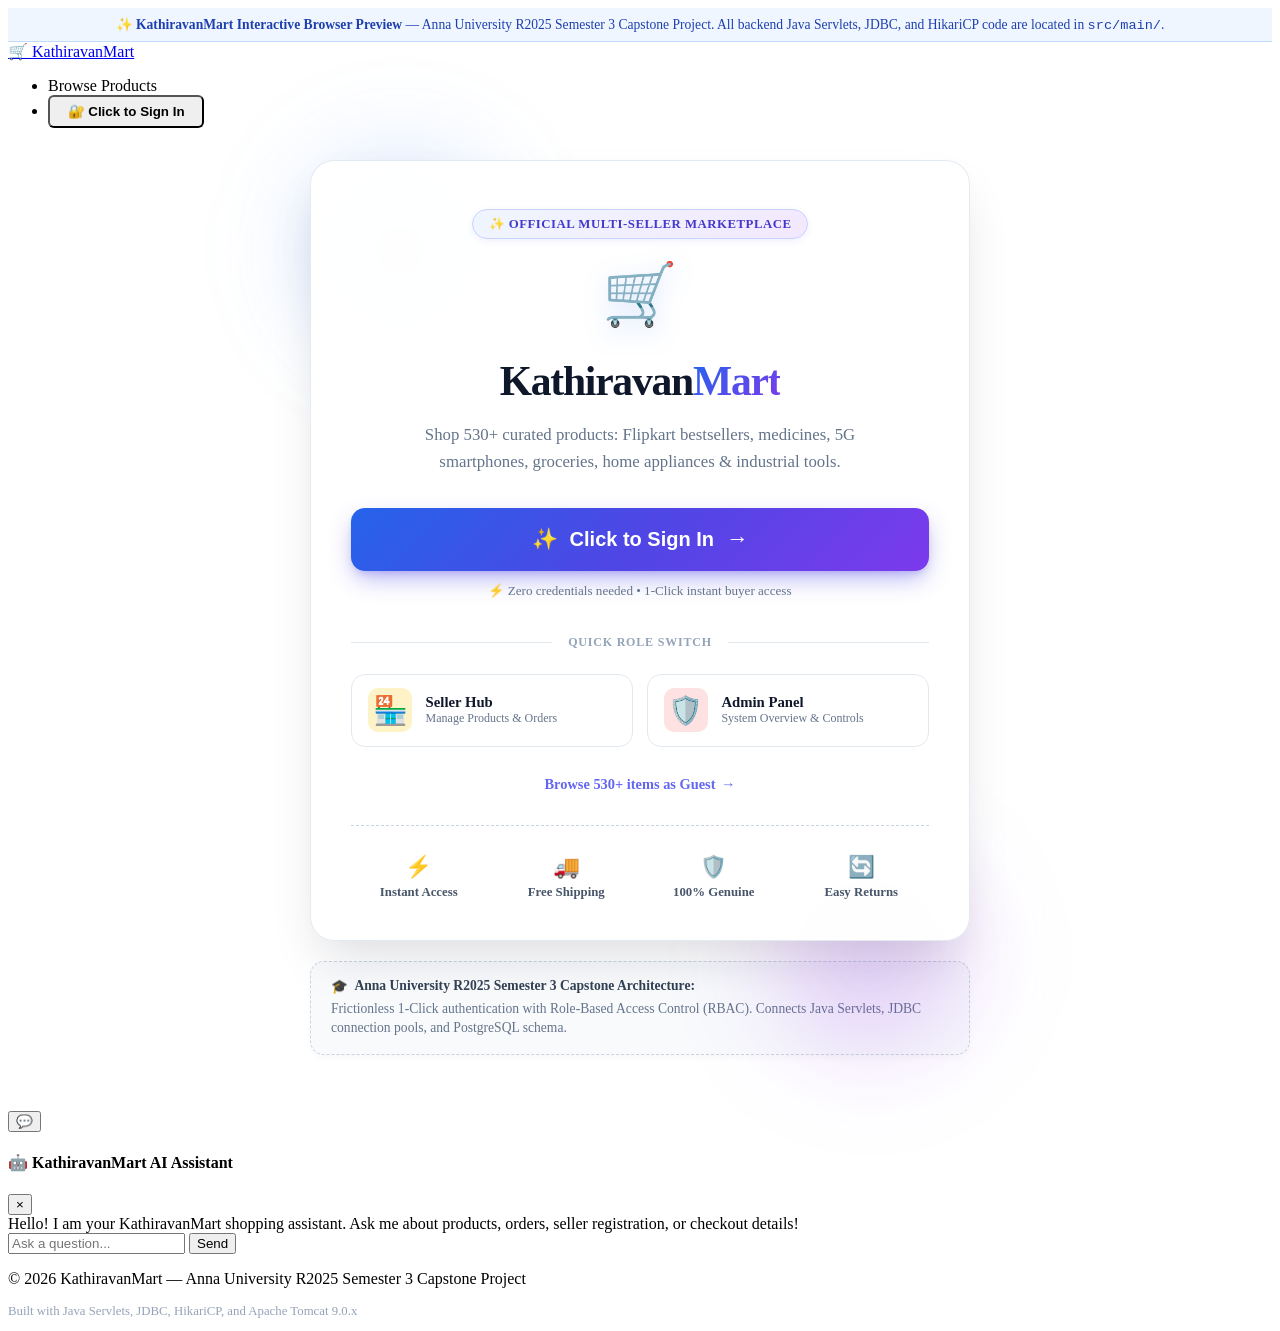
==== src/main/webapp/index.html @ b0058762 "Initial commit of KathiravanMart" ====
﻿<!DOCTYPE html>
<html lang="en">
<head>
    <meta charset="UTF-8">
    <meta name="viewport" content="width=device-width, initial-scale=1.0">
    <title>KathiravanMart — Multi-Seller E-Commerce Marketplace</title>
    <link rel="stylesheet" href="src/main/webapp/css/style.css">
    <style>
        .view-section { display: none; }
        .view-section.active { display: block; }
        .nav-links a { cursor: pointer; }
        .role-selector {
            background: #f1f5f9;
            border: 1px solid #cbd5e1;
            padding: 0.35rem 0.75rem;
            border-radius: 6px;
            font-size: 0.85rem;
            font-weight: 600;
        }
        .banner-notice {
            background: #eff6ff;
            border-bottom: 1px solid #bfdbfe;
            color: #1e40af;
            font-size: 0.85rem;
            padding: 0.5rem 1rem;
            text-align: center;
        }

        /* Luxury & Attractive Login Page Styling */
        .login-wrap {
            position: relative;
            max-width: 660px;
            margin: 2rem auto 3.5rem auto;
        }
        .login-glow-bg-1 {
            position: absolute;
            top: -40px;
            left: -40px;
            width: 260px;
            height: 260px;
            background: radial-gradient(circle, rgba(59, 130, 246, 0.35) 0%, transparent 70%);
            border-radius: 50%;
            filter: blur(45px);
            z-index: 0;
            pointer-events: none;
            animation: pulseGlow 6s ease-in-out infinite alternate;
        }
        .login-glow-bg-2 {
            position: absolute;
            bottom: -40px;
            right: -40px;
            width: 280px;
            height: 280px;
            background: radial-gradient(circle, rgba(147, 51, 234, 0.3) 0%, transparent 70%);
            border-radius: 50%;
            filter: blur(45px);
            z-index: 0;
            pointer-events: none;
            animation: pulseGlow 8s ease-in-out infinite alternate-reverse;
        }
        @keyframes pulseGlow {
            0% { transform: scale(0.95); opacity: 0.6; }
            100% { transform: scale(1.15); opacity: 0.95; }
        }
        .login-card-luxury {
            position: relative;
            z-index: 1;
            background: rgba(255, 255, 255, 0.96);
            backdrop-filter: blur(20px);
            -webkit-backdrop-filter: blur(20px);
            border: 1px solid rgba(226, 232, 240, 0.9);
            border-radius: 24px;
            box-shadow: 0 25px 50px -12px rgba(15, 23, 42, 0.15), 0 0 0 1px rgba(255, 255, 255, 0.8) inset;
            padding: 3rem 2.5rem 2.5rem 2.5rem;
            text-align: center;
        }
        .login-brand-badge {
            display: inline-flex;
            align-items: center;
            gap: 0.45rem;
            background: linear-gradient(135deg, #eff6ff 0%, #f3e8ff 100%);
            color: #4338ca;
            border: 1px solid #c7d2fe;
            padding: 0.35rem 1rem;
            border-radius: 50px;
            font-size: 0.8rem;
            font-weight: 700;
            letter-spacing: 0.5px;
            text-transform: uppercase;
            margin-bottom: 1.25rem;
            box-shadow: 0 2px 6px rgba(99, 102, 241, 0.1);
        }
        .login-btn-cta {
            width: 100%;
            padding: 1.15rem 1.75rem;
            font-size: 1.25rem;
            font-weight: 800;
            color: #ffffff;
            background: linear-gradient(135deg, #2563eb 0%, #4f46e5 50%, #7c3aed 100%);
            border: none;
            border-radius: 14px;
            box-shadow: 0 10px 25px -4px rgba(79, 70, 229, 0.45), 0 4px 6px -2px rgba(79, 70, 229, 0.2);
            display: flex;
            align-items: center;
            justify-content: center;
            gap: 0.75rem;
            cursor: pointer;
            transition: all 0.25s cubic-bezier(0.4, 0, 0.2, 1);
        }
        .login-btn-cta:hover {
            transform: translateY(-2px);
            box-shadow: 0 16px 32px -4px rgba(79, 70, 229, 0.55), 0 6px 12px -2px rgba(79, 70, 229, 0.3);
            background: linear-gradient(135deg, #1d4ed8 0%, #4338ca 50%, #6d28d9 100%);
        }
        .login-btn-cta:active {
            transform: translateY(0);
        }
        .role-pill-card {
            background: #ffffff;
            border: 1.5px solid #e2e8f0;
            border-radius: 14px;
            padding: 0.85rem 1rem;
            display: flex;
            align-items: center;
            gap: 0.85rem;
            cursor: pointer;
            transition: all 0.2s ease;
            text-align: left;
        }
        .role-pill-card:hover {
            border-color: #6366f1;
            background: #f8faff;
            transform: translateY(-2px);
            box-shadow: 0 6px 14px rgba(99, 102, 241, 0.12);
        }
        .perks-bar {
            display: grid;
            grid-template-columns: repeat(4, 1fr);
            gap: 0.75rem;
            margin-top: 2rem;
            padding-top: 1.75rem;
            border-top: 1px dashed #cbd5e1;
        }
        @media (max-width: 600px) {
            .perks-bar { grid-template-columns: repeat(2, 1fr); }
            .login-card-luxury { padding: 2rem 1.25rem; }
        }
        .perk-item {
            font-size: 0.8rem;
            color: #475569;
            display: flex;
            flex-direction: column;
            align-items: center;
            gap: 0.3rem;
            font-weight: 600;
        }
        .perk-icon {
            font-size: 1.35rem;
        }
    </style>
</head>
<body>

<div class="banner-notice">
    ✨ <strong>KathiravanMart Interactive Browser Preview</strong> — Anna University R2025 Semester 3 Capstone Project. All backend Java Servlets, JDBC, and HikariCP code are located in <code>src/main/</code>.
</div>

<!-- Header & Navbar -->
<header class="navbar">
    <a href="#" onclick="handleBrandClick()" class="brand">
        🛒 Kathiravan<span>Mart</span>
    </a>
    <nav>
        <ul class="nav-links">
            <li><a onclick="showView('catalog')">Browse Products</a></li>
            <li id="navCart" style="display:none;"><a onclick="showView('cart')">🛒 Cart (<span id="cartCount">1</span>)</a></li>
            <li id="navWishlist" style="display:none;"><a onclick="showView('wishlist')">❤️ Wishlist (<span id="wishCount">1</span>)</a></li>
            <li id="navOrders" style="display:none;"><a onclick="showView('orders')">📦 My Orders</a></li>
            <li id="navSeller" style="display:none;"><a onclick="showView('seller')">📊 Seller Hub</a></li>
            <li id="navAdmin" style="display:none;"><a onclick="showView('admin')">⚙️ Admin Panel</a></li>
            
            <!-- Logged Out State -->
            <li id="navAuthLoggedOut">
                <button type="button" onclick="quickLogin('BUYER')" class="btn btn-primary btn-sm" style="font-weight: 700; padding: 0.45rem 1.1rem; border-radius: 6px; cursor: pointer;">
                    🔐 Click to Sign In
                </button>
            </li>

            <!-- Logged In State -->
            <li id="navAuthLoggedIn" style="display:none; align-items: center; gap: 0.6rem;">
                <span id="userStatusBadge" class="user-badge" style="background:#e0e7ff; color:#3730a3;">BUYER</span>
                <span id="userNameDisplay" style="font-size: 0.85rem; font-weight: 600; color: var(--gray-700);">Aditya</span>
                <button type="button" onclick="performLogout()" class="btn btn-secondary btn-sm" style="padding: 0.35rem 0.75rem; font-size: 0.8rem; border-radius: 6px; cursor: pointer;">
                    Logout
                </button>
            </li>
        </ul>
    </nav>
</header>

<div class="container">

    <!-- 0. LOGIN VIEW (Initial Landing Screen) -->
    <div id="view-login" class="view-section active">
        <div class="login-wrap">
            <div class="login-glow-bg-1"></div>
            <div class="login-glow-bg-2"></div>

            <div class="login-card-luxury">
                <div class="login-brand-badge">
                    <span>✨ Official Multi-Seller Marketplace</span>
                </div>
                
                <div style="font-size: 3.8rem; margin-bottom: 0.5rem; filter: drop-shadow(0 6px 12px rgba(37,99,235,0.25));">
                    🛒
                </div>

                <h1 style="font-size: 2.6rem; font-weight: 900; color: #0f172a; margin-bottom: 0.5rem; letter-spacing: -0.03em;">
                    Kathiravan<span style="background: linear-gradient(135deg, #2563eb, #7c3aed); -webkit-background-clip: text; -webkit-text-fill-color: transparent;">Mart</span>
                </h1>

                <p style="color: #64748b; font-size: 1.05rem; margin-bottom: 2rem; line-height: 1.6; max-width: 520px; margin-left: auto; margin-right: auto;">
                    Shop 530+ curated products: Flipkart bestsellers, medicines, 5G smartphones, groceries, home appliances & industrial tools.
                </p>

                <div id="loginAlertBox" style="display:none; margin-bottom: 1.5rem; padding: 0.85rem 1.25rem; border-radius: 10px; font-size: 0.95rem; font-weight: 500;"></div>

                <!-- INSTANT 1-CLICK SIGN IN: NO EMAIL, NO PASSWORD NEEDED! -->
                <button type="button" onclick="quickLogin('BUYER')" class="login-btn-cta">
                    <span style="font-size: 1.3rem;">✨</span>
                    <span>Click to Sign In</span>
                    <span style="font-size: 1.4rem;">&rarr;</span>
                </button>
                <div style="font-size: 0.82rem; color: #64748b; margin-top: 0.75rem; font-weight: 500;">
                    ⚡ Zero credentials needed • 1-Click instant buyer access
                </div>

                <div style="margin: 2.25rem 0 1.5rem 0; display: flex; align-items: center; text-align: center; color: #94a3b8;">
                    <div style="flex: 1; border-bottom: 1px solid #e2e8f0;"></div>
                    <span style="padding: 0 1rem; font-size: 0.75rem; font-weight: 700; text-transform: uppercase; letter-spacing: 0.8px;">Quick Role Switch</span>
                    <div style="flex: 1; border-bottom: 1px solid #e2e8f0;"></div>
                </div>

                <!-- 1-Click Role Switches -->
                <div style="display: grid; grid-template-columns: 1fr 1fr; gap: 0.85rem;">
                    <div class="role-pill-card" onclick="quickLogin('SELLER')">
                        <div style="font-size: 1.75rem; background: #fef3c7; border-radius: 10px; width: 44px; height: 44px; display: flex; align-items: center; justify-content: center;">
                            🏪
                        </div>
                        <div>
                            <div style="font-weight: 700; color: #0f172a; font-size: 0.92rem;">Seller Hub</div>
                            <div style="font-size: 0.75rem; color: #64748b;">Manage Products & Orders</div>
                        </div>
                    </div>

                    <div class="role-pill-card" onclick="quickLogin('ADMIN')">
                        <div style="font-size: 1.75rem; background: #fee2e2; border-radius: 10px; width: 44px; height: 44px; display: flex; align-items: center; justify-content: center;">
                            🛡️
                        </div>
                        <div>
                            <div style="font-weight: 700; color: #0f172a; font-size: 0.92rem;">Admin Panel</div>
                            <div style="font-size: 0.75rem; color: #64748b;">System Overview & Controls</div>
                        </div>
                    </div>
                </div>

                <div style="margin-top: 1.75rem;">
                    <a href="#" onclick="showView('catalog')" style="color: #6366f1; font-weight: 600; font-size: 0.9rem; text-decoration: none; display: inline-flex; align-items: center; gap: 0.35rem;">
                        <span>Browse 530+ items as Guest</span> <span>&rarr;</span>
                    </a>
                </div>

                <!-- Trust Perks Bar -->
                <div class="perks-bar">
                    <div class="perk-item">
                        <span class="perk-icon">⚡</span>
                        <span>Instant Access</span>
                    </div>
                    <div class="perk-item">
                        <span class="perk-icon">🚚</span>
                        <span>Free Shipping</span>
                    </div>
                    <div class="perk-item">
                        <span class="perk-icon">🛡️</span>
                        <span>100% Genuine</span>
                    </div>
                    <div class="perk-item">
                        <span class="perk-icon">🔄</span>
                        <span>Easy Returns</span>
                    </div>
                </div>
            </div>

            <!-- Hint for Viva / Evaluators -->
            <div style="margin-top: 1.25rem; background: rgba(248, 250, 252, 0.9); border: 1px dashed #cbd5e1; border-radius: 14px; font-size: 0.85rem; padding: 1rem 1.25rem; text-align: left; box-shadow: 0 4px 6px -1px rgba(0,0,0,0.03);">
                <div style="font-weight: 700; color: #334155; margin-bottom: 0.25rem; display: flex; align-items: center; gap: 0.4rem;">
                    <span>🎓</span> Anna University R2025 Semester 3 Capstone Architecture:
                </div>
                <div style="color: #64748b; line-height: 1.45;">
                    Frictionless 1-Click authentication with Role-Based Access Control (RBAC). Connects Java Servlets, JDBC connection pools, and PostgreSQL schema.
                </div>
            </div>
        </div>
    </div>

    <!-- 1. CATALOG VIEW (F3) -->
    <div id="view-catalog" class="view-section">
        <div class="hero">
            <h1>Everyday Essentials, Flipkart Bestsellers, Mobiles & Industrial Gear</h1>
            <p>530+ Products across Flipkart Bestsellers, Medicines & Pharmacy, Flagship Smartphones, Daily Groceries, Industrial Tools & Fashion.</p>
            <div class="search-bar" style="display: flex; gap: 0.5rem; flex-wrap: wrap; justify-content: center; max-width: 960px; margin: 0 auto;">
                <select id="catFilter" class="category-select" onchange="filterProducts()" style="min-width: 175px; font-weight: 500;">
                    <option value="ALL">All Categories (530+)</option>
                    <option value="Flipkart Bestsellers">🛍️ Flipkart Bestsellers</option>
                    <option value="Mobile Phones & Tech">📱 Mobile Phones & Tech</option>
                    <option value="Laptops & Computers">💻 Laptops & Computers</option>
                    <option value="Gaming & Consoles">🎮 Gaming & Consoles</option>
                    <option value="Cameras & Drones">📷 Cameras & Drones</option>
                    <option value="Smart TVs & Audio">📺 Smart TVs & Audio</option>
                    <option value="Musical Instruments">🎸 Musical Instruments</option>
                    <option value="Industrial & Tools">🛠️ Industrial & Tools</option>
                    <option value="Medicines & Pharmacy">💊 Medicines & Pharmacy</option>
                    <option value="Kitchen & Dining">🍳 Kitchen & Dining</option>
                    <option value="Furniture & Decor">🛋️ Furniture & Decor</option>
                    <option value="Groceries & Gourmet">🍚 Groceries & Gourmet</option>
                    <option value="Footwear & Shoes">👟 Footwear & Shoes</option>
                    <option value="Clothes & Fashion">👕 Clothes & Fashion</option>
                    <option value="Perfumes & Beauty">🧴 Perfumes & Beauty</option>
                    <option value="Sports & Fitness">🏋️ Sports & Fitness</option>
                    <option value="Cycles & Adventure">🚴 Cycles & Adventure</option>
                    <option value="Baby & Kids Toys">👶 Baby & Kids Toys</option>
                    <option value="Pet Supplies">🐶 Pet Supplies</option>
                    <option value="Plants & Gardening">🌿 Plants & Gardening</option>
                    <option value="Safety & Security">🧯 Safety & Security</option>
                    <option value="Books & Stationery">📚 Books & Stationery</option>
                    <option value="Automotive & Biking">🚗 Automotive & Biking</option>
                    <option value="Watches & Travel">⌚ Watches & Travel</option>
                </select>
                <select id="priceFilter" class="category-select" onchange="filterProducts()" style="min-width: 175px; font-weight: 600; color: #047857; border: 2px solid #10b981;">
                    <option value="ALL">🏷️ All Prices</option>
                    <option value="500">⚡ Under ₹500 (180+ Deals)</option>
                    <option value="1000">🔥 Under ₹1,000 (300+ Deals)</option>
                    <option value="2000">₹ Under ₹2,000</option>
                    <option value="3000">₹ Under ₹3,000</option>
                    <option value="3001">₹ Above ₹3,000</option>
                </select>
                <input type="text" id="searchInput" class="search-input" placeholder="Search boAt, Paracetamol, Dettol, Volini, iPhone, drill, rice, shoes..." oninput="filterProducts()" style="min-width: 240px;">
                <select id="sortFilter" class="category-select" onchange="filterProducts()" style="min-width: 140px; font-weight: 500;">
                    <option value="featured">Featured</option>
                    <option value="price-asc">Price: Low to High</option>
                    <option value="price-desc">Price: High to Low</option>
                    <option value="rating-desc">Top Rated</option>
                </select>
                <button class="btn btn-primary" onclick="filterProducts()">Search</button>
            </div>

            <!-- Quick Filter Pills -->
            <div style="display: flex; gap: 0.5rem; flex-wrap: wrap; justify-content: center; margin-top: 1.25rem;">
                <button type="button" class="btn btn-sm" onclick="setQuickFilter('ALL')" id="pill-all" style="background: rgba(255,255,255,0.25); color: white; border: 1px solid rgba(255,255,255,0.4); border-radius: 20px; padding: 0.35rem 0.85rem; font-size: 0.85rem;">All Products (530)</button>
                <button type="button" class="btn btn-sm" onclick="setQuickFilter('Flipkart Bestsellers')" style="background: #2874f0; color: white; border: none; font-weight: bold; border-radius: 20px; padding: 0.35rem 0.85rem; font-size: 0.85rem; box-shadow: 0 2px 4px rgba(0,0,0,0.2);">🛍️ Flipkart Bestsellers</button>
                <button type="button" class="btn btn-sm" onclick="setQuickFilter('Mobile Phones & Tech')" style="background: #2563eb; color: white; border: none; font-weight: bold; border-radius: 20px; padding: 0.35rem 0.85rem; font-size: 0.85rem; box-shadow: 0 2px 4px rgba(0,0,0,0.2);">📱 Mobiles</button>
                <button type="button" class="btn btn-sm" onclick="setQuickFilter('Laptops & Computers')" style="background: #0284c7; color: white; border: none; font-weight: bold; border-radius: 20px; padding: 0.35rem 0.85rem; font-size: 0.85rem; box-shadow: 0 2px 4px rgba(0,0,0,0.2);">💻 Laptops</button>
                <button type="button" class="btn btn-sm" onclick="setQuickFilter('Gaming & Consoles')" style="background: #7c3aed; color: white; border: none; font-weight: bold; border-radius: 20px; padding: 0.35rem 0.85rem; font-size: 0.85rem; box-shadow: 0 2px 4px rgba(0,0,0,0.2);">🎮 PS5 & Gaming</button>
                <button type="button" class="btn btn-sm" onclick="setQuickFilter('Cameras & Drones')" style="background: #0d9488; color: white; border: none; font-weight: bold; border-radius: 20px; padding: 0.35rem 0.85rem; font-size: 0.85rem; box-shadow: 0 2px 4px rgba(0,0,0,0.2);">📷 Cameras & Drones</button>
                <button type="button" class="btn btn-sm" onclick="setQuickFilter('Musical Instruments')" style="background: #d97706; color: white; border: none; font-weight: bold; border-radius: 20px; padding: 0.35rem 0.85rem; font-size: 0.85rem; box-shadow: 0 2px 4px rgba(0,0,0,0.2);">🎸 Guitars & Music</button>
                <button type="button" class="btn btn-sm" onclick="setQuickFilter('Industrial & Tools')" style="background: #ea580c; color: white; border: none; font-weight: bold; border-radius: 20px; padding: 0.35rem 0.85rem; font-size: 0.85rem; box-shadow: 0 2px 4px rgba(0,0,0,0.2);">🛠️ Industrial & Tools</button>
                <button type="button" class="btn btn-sm" onclick="setQuickFilter('Medicines & Pharmacy')" style="background: #e11d48; color: white; border: none; font-weight: bold; border-radius: 20px; padding: 0.35rem 0.85rem; font-size: 0.85rem; box-shadow: 0 2px 4px rgba(0,0,0,0.2);">💊 Medicines</button>
                <button type="button" class="btn btn-sm" onclick="setQuickFilter('Smart TVs & Audio')" style="background: #4f46e5; color: white; border: none; font-weight: bold; border-radius: 20px; padding: 0.35rem 0.85rem; font-size: 0.85rem; box-shadow: 0 2px 4px rgba(0,0,0,0.2);">📺 4K Smart TVs</button>
                <button type="button" class="btn btn-sm" onclick="setQuickFilter('Kitchen & Dining')" style="background: #b45309; color: white; border: none; font-weight: bold; border-radius: 20px; padding: 0.35rem 0.85rem; font-size: 0.85rem; box-shadow: 0 2px 4px rgba(0,0,0,0.2);">🍳 Kitchen</button>
                <button type="button" class="btn btn-sm" onclick="setQuickFilter('Furniture & Decor')" style="background: #78350f; color: white; border: none; font-weight: bold; border-radius: 20px; padding: 0.35rem 0.85rem; font-size: 0.85rem; box-shadow: 0 2px 4px rgba(0,0,0,0.2);">🛋️ Furniture</button>
                <button type="button" class="btn btn-sm" onclick="setQuickFilter('Groceries & Gourmet')" style="background: #15803d; color: white; border: none; font-weight: bold; border-radius: 20px; padding: 0.35rem 0.85rem; font-size: 0.85rem; box-shadow: 0 2px 4px rgba(0,0,0,0.2);">🍚 Groceries</button>
                <button type="button" class="btn btn-sm" onclick="setQuickFilter('Footwear & Shoes')" style="background: #475569; color: white; border: none; font-weight: bold; border-radius: 20px; padding: 0.35rem 0.85rem; font-size: 0.85rem; box-shadow: 0 2px 4px rgba(0,0,0,0.2);">👟 Footwear</button>
                <button type="button" class="btn btn-sm" onclick="setQuickFilter('Clothes & Fashion')" style="background: #db2777; color: white; border: none; font-weight: bold; border-radius: 20px; padding: 0.35rem 0.85rem; font-size: 0.85rem; box-shadow: 0 2px 4px rgba(0,0,0,0.2);">👕 Clothes</button>
                <button type="button" class="btn btn-sm" onclick="setQuickFilter('Perfumes & Beauty')" style="background: #be185d; color: white; border: none; font-weight: bold; border-radius: 20px; padding: 0.35rem 0.85rem; font-size: 0.85rem; box-shadow: 0 2px 4px rgba(0,0,0,0.2);">🧴 Perfumes</button>
                <button type="button" class="btn btn-sm" onclick="setQuickFilter('Sports & Fitness')" style="background: #059669; color: white; border: none; font-weight: bold; border-radius: 20px; padding: 0.35rem 0.85rem; font-size: 0.85rem; box-shadow: 0 2px 4px rgba(0,0,0,0.2);">🏋️ Fitness & Gym</button>
                <button type="button" class="btn btn-sm" onclick="setQuickFilter('Cycles & Adventure')" style="background: #047857; color: white; border: none; font-weight: bold; border-radius: 20px; padding: 0.35rem 0.85rem; font-size: 0.85rem; box-shadow: 0 2px 4px rgba(0,0,0,0.2);">🚴 Bicycles & Tents</button>
                <button type="button" class="btn btn-sm" onclick="setQuickFilter('Baby & Kids Toys')" style="background: #f43f5e; color: white; border: none; font-weight: bold; border-radius: 20px; padding: 0.35rem 0.85rem; font-size: 0.85rem; box-shadow: 0 2px 4px rgba(0,0,0,0.2);">👶 Baby & Toys</button>
                <button type="button" class="btn btn-sm" onclick="setQuickFilter('Pet Supplies')" style="background: #eab308; color: #78350f; border: none; font-weight: bold; border-radius: 20px; padding: 0.35rem 0.85rem; font-size: 0.85rem; box-shadow: 0 2px 4px rgba(0,0,0,0.2);">🐶 Pet Supplies</button>
                <button type="button" class="btn btn-sm" onclick="setQuickFilter('Plants & Gardening')" style="background: #16a34a; color: white; border: none; font-weight: bold; border-radius: 20px; padding: 0.35rem 0.85rem; font-size: 0.85rem; box-shadow: 0 2px 4px rgba(0,0,0,0.2);">🌿 Plants & Bonsai</button>
                <button type="button" class="btn btn-sm" onclick="setQuickFilter('Safety & Security')" style="background: #dc2626; color: white; border: none; font-weight: bold; border-radius: 20px; padding: 0.35rem 0.85rem; font-size: 0.85rem; box-shadow: 0 2px 4px rgba(0,0,0,0.2);">🧯 Fire & CCTV</button>
                <button type="button" class="btn btn-sm" onclick="setQuickFilter('Books & Stationery')" style="background: #9333ea; color: white; border: none; font-weight: bold; border-radius: 20px; padding: 0.35rem 0.85rem; font-size: 0.85rem; box-shadow: 0 2px 4px rgba(0,0,0,0.2);">📚 Books & Journals</button>
                <button type="button" class="btn btn-sm" onclick="setQuickFilter('Automotive & Biking')" style="background: #312e81; color: white; border: none; font-weight: bold; border-radius: 20px; padding: 0.35rem 0.85rem; font-size: 0.85rem; box-shadow: 0 2px 4px rgba(0,0,0,0.2);">🚗 Auto & Helmets</button>
                <button type="button" class="btn btn-sm" onclick="setQuickFilter('Watches & Travel')" style="background: #1e293b; color: white; border: none; font-weight: bold; border-radius: 20px; padding: 0.35rem 0.85rem; font-size: 0.85rem; box-shadow: 0 2px 4px rgba(0,0,0,0.2);">⌚ Watches & Luggage</button>
                <button type="button" class="btn btn-sm" onclick="setQuickFilter('UNDER_1000')" id="pill-1000" style="background: #10b981; color: white; border: none; font-weight: bold; border-radius: 20px; padding: 0.35rem 0.85rem; font-size: 0.85rem; box-shadow: 0 2px 4px rgba(0,0,0,0.2);">🔥 Deals Under ₹1,000 (310+)</button>
                <button type="button" class="btn btn-sm" onclick="setQuickFilter('UNDER_500')" id="pill-500" style="background: #ef4444; color: white; border: none; font-weight: bold; border-radius: 20px; padding: 0.35rem 0.85rem; font-size: 0.85rem; box-shadow: 0 2px 4px rgba(0,0,0,0.2);">⚡ Steals Under ₹500 (190+)</button>
            </div>
        </div>

        <div style="display: flex; justify-content: space-between; align-items: center; margin-bottom: 1rem;">
            <h2>Catalog Listings</h2>
            <span style="color: var(--gray-600); font-size: 0.9rem;" id="productCountText">Showing 7 products</span>
        </div>

        <div class="product-grid" id="productGrid">
            <!-- Dynamic products rendered via JS -->
        </div>
    </div>

    <!-- 2. CART VIEW (F4) -->
    <div id="view-cart" class="view-section">
        <h1 style="margin-bottom: 1.5rem;">Your Shopping Cart (F4)</h1>
        <div class="card">
            <div class="table-responsive">
                <table class="table">
                    <thead>
                        <tr>
                            <th>Product</th>
                            <th>Unit Price</th>
                            <th>Quantity</th>
                            <th>Subtotal</th>
                            <th>Action</th>
                        </tr>
                    </thead>
                    <tbody id="cartTableBody">
                        <!-- Dynamic Cart items -->
                    </tbody>
                </table>
            </div>

            <div style="margin-top: 2rem; padding-top: 1.5rem; border-top: 2px solid var(--gray-200); display: flex; justify-content: space-between; align-items: center;">
                <div>
                    <button onclick="showView('catalog')" class="btn btn-secondary">&larr; Continue Shopping</button>
                </div>
                <div style="text-align: right;">
                    <span style="font-size: 1.1rem; color: var(--gray-600);">Running Total:</span>
                    <div style="font-size: 1.8rem; font-weight: 800; color: var(--primary);" id="runningTotalDisplay">
                        ₹4,999.00
                    </div>
                    <button onclick="showView('checkout')" class="btn btn-success" style="margin-top: 0.75rem; padding: 0.75rem 2rem; font-size: 1rem;">
                        Proceed to Checkout &rarr;
                    </button>
                </div>
            </div>
        </div>
    </div>

    <!-- 3. CHECKOUT VIEW (F5) -->
    <div id="view-checkout" class="view-section">
        <h1 style="margin-bottom: 1.5rem;">Secure Checkout (F5)</h1>
        <div style="display: grid; grid-template-columns: 1.4fr 1fr; gap: 2rem;">
            <div>
                <div class="card">
                    <h3 style="margin-bottom: 1rem;">1. Shipping Address</h3>
                    <div class="form-group">
                        <label for="checkoutAddress">Delivery Address Details</label>
                        <textarea id="checkoutAddress" class="form-control" rows="4">42 Anna Salai, Guindy, Chennai - 600025</textarea>
                    </div>

                    <h3 style="margin: 1.5rem 0 1rem 0;">2. Mock Payment Confirmation (Strategy Pattern)</h3>
                    <div style="background-color: var(--gray-50); border: 1px solid var(--gray-300); border-radius: 8px; padding: 1.25rem; margin-bottom: 1.5rem;">
                        <p style="font-size: 0.9rem; color: var(--gray-800); margin-bottom: 0.5rem;">
                            <strong>Mock Payment Authorization:</strong> Checkout simulates instant settlement without external payment SDKs.
                        </p>
                        <label><input type="radio" checked> Instant Mock Payment Confirmation</label>
                    </div>

                    <button onclick="placeOrder()" class="btn btn-success" style="width: 100%; padding: 0.85rem; font-size: 1.1rem; font-weight: 700;">
                        Place Order (<span id="checkoutTotalBtn">₹4,999.00</span>)
                    </button>
                </div>
            </div>

            <div>
                <div class="card">
                    <h3 style="margin-bottom: 1rem; border-bottom: 1px solid var(--gray-200); padding-bottom: 0.75rem;">Order Summary</h3>
                    <div id="checkoutSummaryItems" style="display: flex; flex-direction: column; gap: 0.75rem; margin-bottom: 1.5rem;">
                        <!-- Summary items -->
                    </div>
                    <div style="border-top: 2px solid var(--gray-200); padding-top: 1rem; display: flex; justify-content: space-between; align-items: center;">
                        <span style="font-weight: 600;">Total Amount:</span>
                        <span style="font-size: 1.5rem; font-weight: 800; color: var(--primary);" id="checkoutTotalDisplay">₹4,999.00</span>
                    </div>
                </div>
            </div>
        </div>
    </div>

    <!-- 4. ORDER HISTORY VIEW (F6, O2) -->
    <div id="view-orders" class="view-section">
        <h1 style="margin-bottom: 1.5rem;" id="orderHistoryTitle">📦 Order History (F6)</h1>
        <div id="orderListContainer" style="display: flex; flex-direction: column; gap: 1.5rem;">
            <!-- Order cards -->
        </div>
    </div>

    <!-- 5. SELLER DASHBOARD (F2, O3) -->
    <div id="view-seller" class="view-section">
        <div style="display: flex; justify-content: space-between; align-items: center; margin-bottom: 1.5rem;">
            <div>
                <h1>📊 Seller Management Dashboard (F2, O3)</h1>
                <p style="color: var(--gray-600);">TechNova Seller Portal — Manage product listings and view revenue metrics.</p>
            </div>
        </div>

        <div style="display: grid; grid-template-columns: repeat(auto-fit, minmax(220px, 1fr)); gap: 1.5rem; margin-bottom: 2rem;">
            <div class="card" style="border-left: 4px solid var(--primary);">
                <div style="font-size: 0.85rem; color: var(--gray-600); font-weight: 600; text-transform: uppercase;">Total Revenue (O3)</div>
                <div style="font-size: 1.8rem; font-weight: 800; color: var(--gray-900); margin-top: 0.5rem;" id="sellerRevenueDisplay">₹8,797.00</div>
            </div>
            <div class="card" style="border-left: 4px solid var(--success);">
                <div style="font-size: 0.85rem; color: var(--gray-600); font-weight: 600; text-transform: uppercase;">Orders Received (O3)</div>
                <div style="font-size: 1.8rem; font-weight: 800; color: var(--gray-900); margin-top: 0.5rem;" id="sellerOrderCountDisplay">2</div>
            </div>
            <div class="card" style="border-left: 4px solid var(--accent);">
                <div style="font-size: 0.85rem; color: var(--gray-600); font-weight: 600; text-transform: uppercase;">Listed Products</div>
                <div style="font-size: 1.8rem; font-weight: 800; color: var(--gray-900); margin-top: 0.5rem;" id="sellerListingCountDisplay">4</div>
            </div>
        </div>

        <!-- Add Product Form (F2) -->
        <div class="card" style="margin-bottom: 2rem;">
            <h3 style="margin-bottom: 1rem;">Create New Product Listing (F2)</h3>
            <form onsubmit="event.preventDefault(); addNewProduct();">
                <div style="display: grid; grid-template-columns: 1fr 1fr; gap: 1rem;">
                    <div class="form-group">
                        <label>Product Name</label>
                        <input type="text" id="newProdName" class="form-control" required placeholder="e.g. Ergonomic Office Desk">
                    </div>
                    <div class="form-group">
                        <label>Category</label>
                        <select id="newProdCat" class="form-control" required>
                            <option value="Mobile Phones">Mobile Phones</option>
                            <option value="Watches">Watches</option>
                            <option value="Clothes">Clothes</option>
                            <option value="Accessories">Accessories</option>
                            <option value="Home Appliances">Home Appliances</option>
                            <option value="Electronics">Electronics</option>
                            <option value="Home & Living">Home & Living</option>
                            <option value="Books & Stationery">Books & Stationery</option>
                            <option value="Sports & Fitness">Sports & Fitness</option>
                        </select>
                    </div>
                </div>
                <div style="display: grid; grid-template-columns: 1fr 1fr; gap: 1rem;">
                    <div class="form-group">
                        <label>Price (₹)</label>
                        <input type="number" step="0.01" id="newProdPrice" class="form-control" required placeholder="1499.00">
                    </div>
                    <div class="form-group">
                        <label>Stock Quantity</label>
                        <input type="number" id="newProdStock" class="form-control" required min="1" placeholder="25">
                    </div>
                </div>
                <div class="form-group">
                    <label>Image URL</label>
                    <input type="url" id="newProdImage" class="form-control" placeholder="https://images.unsplash.com/photo-...">
                </div>
                <button type="submit" class="btn btn-success">Publish Listing</button>
            </form>
        </div>

        <div class="card">
            <h3 style="margin-bottom: 1rem;">Active Seller Inventory</h3>
            <div class="table-responsive">
                <table class="table">
                    <thead>
                        <tr>
                            <th>Product</th>
                            <th>Category</th>
                            <th>Price</th>
                            <th>Stock</th>
                            <th>Action</th>
                        </tr>
                    </thead>
                    <tbody id="sellerProductTableBody">
                    </tbody>
                </table>
            </div>
        </div>
    </div>

    <!-- 6. ADMIN DASHBOARD (F7) -->
    <div id="view-admin" class="view-section">
        <h1 style="margin-bottom: 1.5rem;">⚙️ Administrator Governance Panel (F7)</h1>
        <div style="display: grid; grid-template-columns: repeat(auto-fit, minmax(220px, 1fr)); gap: 1.5rem; margin-bottom: 2rem;">
            <div class="card" style="border-left: 4px solid var(--primary);">
                <div style="font-size: 0.85rem; color: var(--gray-600); font-weight: 600; text-transform: uppercase;">Registered Users</div>
                <div style="font-size: 1.8rem; font-weight: 800; margin-top: 0.5rem;">5 Accounts</div>
            </div>
            <div class="card" style="border-left: 4px solid var(--success);">
                <div style="font-size: 0.85rem; color: var(--gray-600); font-weight: 600; text-transform: uppercase;">Total Marketplace GMV</div>
                <div style="font-size: 1.8rem; font-weight: 800; margin-top: 0.5rem;">₹11,296.00</div>
            </div>
            <div class="card" style="border-left: 4px solid var(--accent);">
                <div style="font-size: 0.85rem; color: var(--gray-600); font-weight: 600; text-transform: uppercase;">Total Orders Placed</div>
                <div style="font-size: 1.8rem; font-weight: 800; margin-top: 0.5rem;">3 Orders</div>
            </div>
        </div>

        <div class="card" style="margin-bottom: 2rem;">
            <h3 style="margin-bottom: 1rem;">User Directory (F7)</h3>
            <div class="table-responsive">
                <table class="table">
                    <thead>
                        <tr>
                            <th>ID</th>
                            <th>Name</th>
                            <th>Email</th>
                            <th>Role</th>
                        </tr>
                    </thead>
                    <tbody>
                        <tr><td>#1</td><td>Kathiravan Admin</td><td>admin@kathiravanmart.com</td><td><span class="user-badge">ADMIN</span></td></tr>
                        <tr><td>#2</td><td>TechNova Seller</td><td>technova@seller.com</td><td><span class="user-badge">SELLER</span></td></tr>
                        <tr><td>#3</td><td>UrbanStyle Seller</td><td>urbanstyle@seller.com</td><td><span class="user-badge">SELLER</span></td></tr>
                        <tr><td>#4</td><td>Aditya Buyer</td><td>aditya@buyer.com</td><td><span class="user-badge">BUYER</span></td></tr>
                        <tr><td>#5</td><td>Priya Buyer</td><td>priya@buyer.com</td><td><span class="user-badge">BUYER</span></td></tr>
                    </tbody>
                </table>
            </div>
        </div>

        <div class="card">
            <h3 style="margin-bottom: 1rem;">Listing Moderation (F7)</h3>
            <div class="table-responsive">
                <table class="table">
                    <thead>
                        <tr>
                            <th>Product</th>
                            <th>Seller</th>
                            <th>Price</th>
                            <th>Status</th>
                            <th>Action</th>
                        </tr>
                    </thead>
                    <tbody id="adminModerationTableBody">
                    </tbody>
                </table>
            </div>
        </div>
    </div>

    <!-- 7. WISHLIST VIEW (O1) -->
    <div id="view-wishlist" class="view-section">
        <h1 style="margin-bottom: 1.5rem;">❤️ My Wishlist / Save-for-Later (O1)</h1>
        <div class="card">
            <div class="table-responsive">
                <table class="table">
                    <thead>
                        <tr>
                            <th>Product</th>
                            <th>Price</th>
                            <th>Actions</th>
                        </tr>
                    </thead>
                    <tbody id="wishlistTableBody">
                    </tbody>
                </table>
            </div>
        </div>
    </div>

</div>

<!-- AI Chatbot Floating Widget (Section 11 & O4) -->
<button id="chatWidgetBtn" class="chat-widget-button" onclick="toggleChat()" title="Chat with AI Assistant">
    💬
</button>

<div id="chatPanel" class="chat-panel">
    <div class="chat-header">
        <h4>🤖 KathiravanMart AI Assistant</h4>
        <button onclick="toggleChat()">&times;</button>
    </div>
    <div id="chatMessages" class="chat-messages">
        <div class="chat-bubble bot">
            Hello! I am your KathiravanMart shopping assistant. Ask me about products, orders, seller registration, or checkout details!
        </div>
    </div>
    <form id="chatForm" class="chat-footer" onsubmit="event.preventDefault(); submitChat();">
        <input type="text" id="chatInput" placeholder="Ask a question..." maxlength="250" required>
        <button type="submit">Send</button>
    </form>
</div>

<footer class="footer">
    <p>&copy; 2026 KathiravanMart — Anna University R2025 Semester 3 Capstone Project</p>
    <p style="font-size: 0.8rem; margin-top: 0.25rem; color: #94a3b8;">Built with Java Servlets, JDBC, HikariCP, and Apache Tomcat 9.0.x</p>
</footer>

<script>
// Mock Data store mirroring seed.sql
const products = [
    { id: 1, sellerId: 2, sellerName: "TechNova", name: "boAt Rockerz 255 Pro+ Wireless Neckband with ASAP Fast Charge", category: "Flipkart Bestsellers", price: 999.00, stock: 140, rating: 4.8, reviews: 380, image: "https://images.unsplash.com/photo-1590658268037-6bf12165a8df?w=500", active: true },
    { id: 2, sellerId: 2, sellerName: "TechNova", name: "Noise ColorFit Pulse 2 Max 1.85-Inch Bluetooth Calling Smartwatch", category: "Flipkart Bestsellers", price: 1199.00, stock: 120, rating: 4.7, reviews: 310, image: "https://images.unsplash.com/photo-1579586337278-3befd40fd17a?w=500", active: true },
    { id: 3, sellerId: 2, sellerName: "TechNova", name: "SanDisk Ultra 64GB MicroSDXC UHS-I High Speed Memory Card (140MB/s)", category: "Flipkart Bestsellers", price: 449.00, stock: 220, rating: 4.9, reviews: 450, image: "https://images.unsplash.com/photo-1544816155-12df9643f363?w=500", active: true },
    { id: 4, sellerId: 2, sellerName: "TechNova", name: "Portronics Toad 23 2.4GHz Wireless Silent Optical Mouse with Nano Dongle", category: "Flipkart Bestsellers", price: 299.00, stock: 180, rating: 4.8, reviews: 280, image: "https://images.unsplash.com/photo-1527864550417-7fd91fc51a46?w=500", active: true },
    { id: 5, sellerId: 2, sellerName: "TechNova", name: "Ambrane 20000mAh Power Bank with 22.5W Two-Way Fast Power Delivery", category: "Flipkart Bestsellers", price: 1499.00, stock: 95, rating: 4.8, reviews: 320, image: "https://images.unsplash.com/photo-1609592426508-cc126e8555e1?w=500", active: true },
    { id: 6, sellerId: 2, sellerName: "TechNova", name: "boAt Aavante Bar 610 25W Bluetooth Soundbar with Dual Passive Radiators", category: "Flipkart Bestsellers", price: 1799.00, stock: 65, rating: 4.7, reviews: 240, image: "https://images.unsplash.com/photo-1545454675-3531b543be5d?w=500", active: true },
    { id: 7, sellerId: 2, sellerName: "TechNova", name: "Zebronics Transformer RGB Backlit Gaming Keyboard & Mouse Metal Combo", category: "Flipkart Bestsellers", price: 1199.00, stock: 85, rating: 4.8, reviews: 290, image: "https://images.unsplash.com/photo-1587829741301-dc798b83add3?w=500", active: true },
    { id: 8, sellerId: 1, sellerName: "KathiravanMart", name: "Happilo 100% Natural California Whole Raw Almonds (500g Value Pack)", category: "Flipkart Bestsellers", price: 449.00, stock: 150, rating: 4.9, reviews: 390, image: "https://images.unsplash.com/photo-1508061252445-5350f3ab0a56?w=500", active: true },
    { id: 9, sellerId: 1, sellerName: "KathiravanMart", name: "Farmley Select Whole Cashews W320 Grade Vacuum Pack (500g)", category: "Flipkart Bestsellers", price: 499.00, stock: 130, rating: 4.9, reviews: 310, image: "https://images.unsplash.com/photo-1508061252224-203a2300478a?w=500", active: true },
    { id: 10, sellerId: 1, sellerName: "KathiravanMart", name: "Tata Tea Gold Rich Taste & Long Leaves Aromatic CTC Tea (1kg Pouch)", category: "Flipkart Bestsellers", price: 520.00, stock: 140, rating: 4.8, reviews: 350, image: "https://images.unsplash.com/photo-1576092768241-dec231879fc3?w=500", active: true },
    { id: 11, sellerId: 1, sellerName: "KathiravanMart", name: "Kellogg's Original Corn Flakes with Essential B-Vitamins (1.2kg Saver Pack)", category: "Flipkart Bestsellers", price: 380.00, stock: 110, rating: 4.8, reviews: 270, image: "https://images.unsplash.com/photo-1517673132405-a56a62b18caf?w=500", active: true },
    { id: 12, sellerId: 1, sellerName: "KathiravanMart", name: "Cadbury Dairy Milk Silk Chocolate Family Bar Pack (3 x 150g Bars)", category: "Flipkart Bestsellers", price: 495.00, stock: 160, rating: 4.9, reviews: 440, image: "https://images.unsplash.com/photo-1549007994-cb92caebd54b?w=500", active: true },
    { id: 13, sellerId: 3, sellerName: "UrbanStyle", name: "Sparx Men Ultra-Lightweight Breathable Mesh Walking & Running Sports Shoes", category: "Flipkart Bestsellers", price: 849.00, stock: 95, rating: 4.8, reviews: 320, image: "https://images.unsplash.com/photo-1542291026-7eec264c27ff?w=500", active: true },
    { id: 14, sellerId: 3, sellerName: "UrbanStyle", name: "Wildcraft 35L 3-Compartment Water-Resistant Everyday School & College Backpack", category: "Flipkart Bestsellers", price: 1299.00, stock: 80, rating: 4.9, reviews: 290, image: "https://images.unsplash.com/photo-1622560480605-d83c853bc5c3?w=500", active: true },
    { id: 15, sellerId: 3, sellerName: "UrbanStyle", name: "Flying Machine Men Slim Fit Mid-Rise Comfort Stretch Denim Jeans (Blue)", category: "Flipkart Bestsellers", price: 1199.00, stock: 75, rating: 4.7, reviews: 260, image: "https://images.unsplash.com/photo-1541099649105-f69ad21f3246?w=500", active: true },
    { id: 16, sellerId: 3, sellerName: "UrbanStyle", name: "Louis Philippe Men Slim Fit Supima Cotton Luxury Semi-Formal Shirt", category: "Flipkart Bestsellers", price: 1499.00, stock: 60, rating: 4.8, reviews: 280, image: "https://images.unsplash.com/photo-1596755094514-f87e34085b2c?w=500", active: true },
    { id: 17, sellerId: 1, sellerName: "KathiravanMart", name: "Milton Thermosteel Duo Deluxe 1000ml Hot & Cold Stainless Steel Flask", category: "Flipkart Bestsellers", price: 999.00, stock: 110, rating: 4.9, reviews: 360, image: "https://images.unsplash.com/photo-1602143407151-7111542de6e8?w=500", active: true },
    { id: 18, sellerId: 1, sellerName: "KathiravanMart", name: "Pigeon by Stovekraft Handy Mini Vegetable Chopper with 3 Steel Blades", category: "Flipkart Bestsellers", price: 199.00, stock: 240, rating: 4.8, reviews: 510, image: "https://images.unsplash.com/photo-1584269600464-37b1b58a9fe7?w=500", active: true },
    { id: 19, sellerId: 1, sellerName: "KathiravanMart", name: "Cello Opalware Imperial 18-Piece Microwave Safe Lightweight Dinner Set", category: "Flipkart Bestsellers", price: 1499.00, stock: 55, rating: 4.8, reviews: 220, image: "https://images.unsplash.com/photo-1584269600464-37b1b58a9fe7?w=500", active: true },
    { id: 20, sellerId: 2, sellerName: "TechNova", name: "Philips 9W Smart Wi-Fi LED Color Changing Light Bulb (Pack of 2)", category: "Flipkart Bestsellers", price: 999.00, stock: 90, rating: 4.8, reviews: 290, image: "https://images.unsplash.com/photo-1507499739999-097706ad8914?w=500", active: true },
    { id: 21, sellerId: 1, sellerName: "KathiravanMart", name: "Boldfit Anti-Skid 6mm High-Density Cushioning Yoga Exercise Mat with Strap", category: "Flipkart Bestsellers", price: 699.00, stock: 120, rating: 4.9, reviews: 340, image: "https://images.unsplash.com/photo-1544367567-0f2fcb009e0b?w=500", active: true },
    { id: 22, sellerId: 2, sellerName: "TechNova", name: "Casio FX-991CW ClassWiz Non-Programmable Scientific Calculator (540+ Functions)", category: "Flipkart Bestsellers", price: 1495.00, stock: 80, rating: 4.9, reviews: 410, image: "https://images.unsplash.com/photo-1587145820266-a5951ee6f620?w=500", active: true },
    { id: 23, sellerId: 3, sellerName: "UrbanStyle", name: "Yonex ZR 100 Aluminium Frame Head-Light Badminton Racquet with Full Cover", category: "Flipkart Bestsellers", price: 499.00, stock: 130, rating: 4.8, reviews: 330, image: "https://images.unsplash.com/photo-1626224583764-f87db24ac4ea?w=500", active: true },
    { id: 24, sellerId: 3, sellerName: "UrbanStyle", name: "Parker Vector Stainless Steel Chrome Trim Rollerball Pen in Gift Box", category: "Flipkart Bestsellers", price: 349.00, stock: 160, rating: 4.9, reviews: 370, image: "https://images.unsplash.com/photo-1583485088034-697b5bc54ccd?w=500", active: true },
    { id: 25, sellerId: 2, sellerName: "TechNova", name: "Fire-Boltt Ninja Call Pro Plus 1.83-Inch HD Bluetooth Calling Smartwatch", category: "Flipkart Bestsellers", price: 1099.00, stock: 110, rating: 4.7, reviews: 340, image: "https://images.unsplash.com/photo-1579586337278-3befd40fd17a?w=500", active: true },
    { id: 26, sellerId: 2, sellerName: "TechNova", name: "Apple iPhone 15 Pro Max (256GB Natural Titanium, A17 Pro Chip)", category: "Mobile Phones & Tech", price: 134999.00, stock: 20, rating: 4.9, reviews: 490, image: "https://images.unsplash.com/photo-1695048133142-1a20484d2569?w=500", active: true },
    { id: 27, sellerId: 2, sellerName: "TechNova", name: "Apple iPhone 15 (128GB Blue, Dynamic Island, 48MP Main Camera)", category: "Mobile Phones & Tech", price: 71999.00, stock: 35, rating: 4.9, reviews: 430, image: "https://images.unsplash.com/photo-1510557880182-3d4d3cba35a5?w=500", active: true },
    { id: 28, sellerId: 2, sellerName: "TechNova", name: "Apple iPhone 14 (128GB Midnight, Super Retina OLED Display)", category: "Mobile Phones & Tech", price: 58999.00, stock: 40, rating: 4.8, reviews: 510, image: "https://images.unsplash.com/photo-1592750475338-74b7b21085ab?w=500", active: true },
    { id: 29, sellerId: 2, sellerName: "TechNova", name: "Samsung Galaxy S24 Ultra 5G (12GB RAM, 256GB Titanium Gray with S-Pen)", category: "Mobile Phones & Tech", price: 129999.00, stock: 22, rating: 4.9, reviews: 460, image: "https://images.unsplash.com/photo-1610945415295-d9bbf067e59c?w=500", active: true },
    { id: 30, sellerId: 2, sellerName: "TechNova", name: "Samsung Galaxy S23 FE 5G (8GB RAM, 128GB Mint Green, 50MP Pro Camera)", category: "Mobile Phones & Tech", price: 42999.00, stock: 45, rating: 4.8, reviews: 310, image: "https://images.unsplash.com/photo-1580910051074-3eb694886505?w=500", active: true },
    { id: 31, sellerId: 2, sellerName: "TechNova", name: "Samsung Galaxy A55 5G (8GB RAM, 128GB Awesome Navy Metal Frame)", category: "Mobile Phones & Tech", price: 36999.00, stock: 50, rating: 4.7, reviews: 260, image: "https://images.unsplash.com/photo-1565849904461-04a58ad377e0?w=500", active: true },
    { id: 32, sellerId: 2, sellerName: "TechNova", name: "Samsung Galaxy M34 5G (6GB RAM, 128GB Prism Silver, 6000mAh Battery)", category: "Mobile Phones & Tech", price: 14999.00, stock: 70, rating: 4.8, reviews: 390, image: "https://images.unsplash.com/photo-1598327105666-5b89351aff97?w=500", active: true },
    { id: 33, sellerId: 2, sellerName: "TechNova", name: "OnePlus 12 5G (16GB RAM, 512GB Flowy Emerald, Snapdragon 8 Gen 3)", category: "Mobile Phones & Tech", price: 64999.00, stock: 25, rating: 4.9, reviews: 370, image: "https://images.unsplash.com/photo-1567581935884-3349723552ca?w=500", active: true },
    { id: 34, sellerId: 2, sellerName: "TechNova", name: "OnePlus 12R 5G (8GB RAM, 128GB Cool Blue, 5500mAh Battery)", category: "Mobile Phones & Tech", price: 39999.00, stock: 50, rating: 4.8, reviews: 330, image: "https://images.unsplash.com/photo-1574944985070-8f3ebc6b79d2?w=500", active: true },
    { id: 35, sellerId: 2, sellerName: "TechNova", name: "OnePlus Nord CE4 5G (8GB RAM, 128GB Celadon Marble, 100W SuperVOOC)", category: "Mobile Phones & Tech", price: 24999.00, stock: 60, rating: 4.8, reviews: 290, image: "https://images.unsplash.com/photo-1512054502232-10a0a035d672?w=500", active: true },
    { id: 36, sellerId: 2, sellerName: "TechNova", name: "Google Pixel 8 Pro 5G (12GB RAM, 128GB Obsidian, Google Tensor G3)", category: "Mobile Phones & Tech", price: 89999.00, stock: 18, rating: 4.9, reviews: 310, image: "https://images.unsplash.com/photo-1591337676887-a217a6970a8a?w=500", active: true },
    { id: 37, sellerId: 2, sellerName: "TechNova", name: "Google Pixel 7a 5G (8GB RAM, 128GB Sea Blue, Titan M2 Security)", category: "Mobile Phones & Tech", price: 35999.00, stock: 40, rating: 4.8, reviews: 280, image: "https://images.unsplash.com/photo-1585060544812-6b45742d762f?w=500", active: true },
    { id: 38, sellerId: 2, sellerName: "TechNova", name: "Xiaomi Redmi Note 13 Pro+ 5G (8GB RAM, 256GB Fusion Purple, 200MP OIS)", category: "Mobile Phones & Tech", price: 29999.00, stock: 55, rating: 4.8, reviews: 340, image: "https://images.unsplash.com/photo-1511707171634-5f897ff02aa9?w=500", active: true },
    { id: 39, sellerId: 2, sellerName: "TechNova", name: "Xiaomi Redmi 13C 5G (4GB RAM, 128GB Starlight Black, 90Hz Display)", category: "Mobile Phones & Tech", price: 10999.00, stock: 80, rating: 4.7, reviews: 310, image: "https://images.unsplash.com/photo-1533228876829-65c94e7b5025?w=500", active: true },
    { id: 40, sellerId: 2, sellerName: "TechNova", name: "Realme 12 Pro+ 5G (8GB RAM, 256GB Submarine Blue, 64MP Periscope Lens)", category: "Mobile Phones & Tech", price: 29999.00, stock: 45, rating: 4.8, reviews: 270, image: "https://images.unsplash.com/photo-1575695342320-d2d2d2f9b73f?w=500", active: true },
    { id: 41, sellerId: 2, sellerName: "TechNova", name: "Realme Narzo 60x 5G (6GB RAM, 128GB Stellar Green, 33W Fast Charge)", category: "Mobile Phones & Tech", price: 12499.00, stock: 70, rating: 4.7, reviews: 240, image: "https://images.unsplash.com/photo-1569770218135-bea267ed7e84?w=500", active: true },
    { id: 42, sellerId: 2, sellerName: "TechNova", name: "Motorola Edge 50 Pro 5G (8GB RAM, 256GB Luxe Lavender, Pantone Validated)", category: "Mobile Phones & Tech", price: 31999.00, stock: 40, rating: 4.8, reviews: 250, image: "https://images.unsplash.com/photo-1556656793-08538906a9f8?w=500", active: true },
    { id: 43, sellerId: 2, sellerName: "TechNova", name: "Moto G84 5G (12GB RAM, 256GB Viva Magenta Vegan Leather, 50MP OIS)", category: "Mobile Phones & Tech", price: 17999.00, stock: 55, rating: 4.8, reviews: 310, image: "https://images.unsplash.com/photo-1546054454-aa26e2b734c7?w=500", active: true },
    { id: 44, sellerId: 2, sellerName: "TechNova", name: "Vivo V30 Pro 5G (12GB RAM, 512GB Andaman Blue, ZEISS Co-Engineered)", category: "Mobile Phones & Tech", price: 41999.00, stock: 35, rating: 4.8, reviews: 220, image: "https://images.unsplash.com/photo-1589492477829-5e65395b66cc?w=500", active: true },
    { id: 45, sellerId: 2, sellerName: "TechNova", name: "Vivo T3 5G (8GB RAM, 128GB Crystal Flake, Sony IMX882 OIS Camera)", category: "Mobile Phones & Tech", price: 19999.00, stock: 50, rating: 4.7, reviews: 260, image: "https://images.unsplash.com/photo-1525598912003-663126343e1f?w=500", active: true },
    { id: 46, sellerId: 2, sellerName: "TechNova", name: "iQOO Neo 9 Pro 5G (8GB RAM, 128GB Fiery Red Dual Tone, Snapdragon 8 Gen 2)", category: "Mobile Phones & Tech", price: 34999.00, stock: 40, rating: 4.9, reviews: 300, image: "https://images.unsplash.com/photo-1572569511254-d8f925fe2cbb?w=500", active: true },
    { id: 47, sellerId: 2, sellerName: "TechNova", name: "POCO X6 Pro 5G (8GB RAM, 256GB Racing Yellow, Dimensity 8300-Ultra)", category: "Mobile Phones & Tech", price: 26999.00, stock: 45, rating: 4.8, reviews: 280, image: "https://images.unsplash.com/photo-1541807084-5c52b6b3adef?w=500", active: true },
    { id: 48, sellerId: 2, sellerName: "TechNova", name: "Nothing Phone (2a) 5G (8GB RAM, 128GB Black, Glyph Interface Light)", category: "Mobile Phones & Tech", price: 23999.00, stock: 50, rating: 4.9, reviews: 370, image: "https://images.unsplash.com/photo-1565630916779-e303be97b6f5?w=500", active: true },
    { id: 49, sellerId: 2, sellerName: "TechNova", name: "Apple iPad 10th Gen 10.9-Inch (64GB Wi-Fi Silver, Liquid Retina Display)", category: "Mobile Phones & Tech", price: 32999.00, stock: 35, rating: 4.9, reviews: 320, image: "https://images.unsplash.com/photo-1544244015-0df4b3ffc6b0?w=500", active: true },
    { id: 50, sellerId: 2, sellerName: "TechNova", name: "OnePlus Pad Go 11.35-Inch 2.4K Eye-Care Tablet (8GB RAM, 128GB Wi-Fi)", category: "Mobile Phones & Tech", price: 19999.00, stock: 40, rating: 4.8, reviews: 190, image: "https://images.unsplash.com/photo-1561154464-82e9adf32764?w=500", active: true },
    { id: 51, sellerId: 2, sellerName: "TechNova", name: "Apple MacBook Air 13.6-Inch M3 Chip (8GB Unified Memory, 256GB SSD, Midnight)", category: "Laptops & Computers", price: 99900.00, stock: 25, rating: 4.9, reviews: 380, image: "https://images.unsplash.com/photo-1517336714731-489689fd1ca8?w=500", active: true },
    { id: 52, sellerId: 2, sellerName: "TechNova", name: "Apple MacBook Pro 14-Inch M3 Pro (18GB Memory, 512GB SSD, Space Black)", category: "Laptops & Computers", price: 189900.00, stock: 15, rating: 4.9, reviews: 210, image: "https://images.unsplash.com/photo-1517336714731-489689fd1ca8?w=500", active: true },
    { id: 53, sellerId: 2, sellerName: "TechNova", name: "Dell XPS 13 9315 Intel Core i7 12th Gen Thin & Light Laptop (16GB, 512GB SSD)", category: "Laptops & Computers", price: 98990.00, stock: 20, rating: 4.8, reviews: 190, image: "https://images.unsplash.com/photo-1593642632823-8f785ba67e45?w=500", active: true },
    { id: 54, sellerId: 2, sellerName: "TechNova", name: "HP Pavilion 15 AMD Ryzen 7 7730U (16GB RAM, 1TB NVMe SSD, Natural Silver)", category: "Laptops & Computers", price: 64990.00, stock: 35, rating: 4.8, reviews: 280, image: "https://images.unsplash.com/photo-1496181133206-80ce9b88a853?w=500", active: true },
    { id: 55, sellerId: 2, sellerName: "TechNova", name: "ASUS ROG Strix G16 Gaming Laptop (Intel i7 13th Gen, RTX 4060, 16GB, 1TB)", category: "Laptops & Computers", price: 124990.00, stock: 18, rating: 4.9, reviews: 260, image: "https://images.unsplash.com/photo-1587202372775-e229f172b9d7?w=500", active: true },
    { id: 56, sellerId: 2, sellerName: "TechNova", name: "Lenovo ThinkPad E14 Gen 5 AMD Ryzen 5 (16GB RAM, 512GB SSD, Aluminum Top)", category: "Laptops & Computers", price: 54990.00, stock: 30, rating: 4.8, reviews: 230, image: "https://images.unsplash.com/photo-1496181133206-80ce9b88a853?w=500", active: true },
    { id: 57, sellerId: 2, sellerName: "TechNova", name: "Acer Nitro V 15 Gaming Laptop (Intel Core i5 13th Gen, RTX 3050, 16GB, 512GB)", category: "Laptops & Computers", price: 69990.00, stock: 35, rating: 4.7, reviews: 270, image: "https://images.unsplash.com/photo-1587202372775-e229f172b9d7?w=500", active: true },
    { id: 58, sellerId: 2, sellerName: "TechNova", name: "LG 27-Inch UltraGear IPS Gaming Monitor (144Hz, 1ms MBR, AMD FreeSync)", category: "Laptops & Computers", price: 15499.00, stock: 40, rating: 4.8, reviews: 340, image: "https://images.unsplash.com/photo-1527443224154-c4a3942d3acf?w=500", active: true },
    { id: 59, sellerId: 2, sellerName: "TechNova", name: "Samsung 32-Inch Curved 4K UHD Smart Monitor M7 with Built-in Speakers", category: "Laptops & Computers", price: 28999.00, stock: 25, rating: 4.8, reviews: 180, image: "https://images.unsplash.com/photo-1527443224154-c4a3942d3acf?w=500", active: true },
    { id: 60, sellerId: 2, sellerName: "TechNova", name: "Corsair K70 RGB MK.2 Mechanical Gaming Keyboard (Cherry MX Red Switches)", category: "Laptops & Computers", price: 9999.00, stock: 30, rating: 4.9, reviews: 220, image: "https://images.unsplash.com/photo-1587829741301-dc798b83add3?w=500", active: true },
    { id: 61, sellerId: 2, sellerName: "TechNova", name: "Razer DeathAdder Essential Ergonomic Wired Gaming Mouse (6400 DPI)", category: "Laptops & Computers", price: 1499.00, stock: 90, rating: 4.8, reviews: 450, image: "https://images.unsplash.com/photo-1527864550417-7fd91fc51a46?w=500", active: true },
    { id: 62, sellerId: 2, sellerName: "TechNova", name: "HyperX Cloud II Pro Wired Gaming Headset with Virtual 7.1 Surround Sound", category: "Laptops & Computers", price: 6490.00, stock: 45, rating: 4.9, reviews: 310, image: "https://images.unsplash.com/photo-1598550476439-6847785fcea6?w=500", active: true },
    { id: 63, sellerId: 2, sellerName: "TechNova", name: "Sony PlayStation 5 Slim Console Disc Edition with 1TB SSD & DualSense", category: "Gaming & Consoles", price: 54990.00, stock: 20, rating: 4.9, reviews: 560, image: "https://images.unsplash.com/photo-1606144042614-b2417e99c4e3?w=500", active: true },
    { id: 64, sellerId: 2, sellerName: "TechNova", name: "Sony PlayStation 5 DualSense Wireless Controller (Midnight Black)", category: "Gaming & Consoles", price: 5699.00, stock: 55, rating: 4.9, reviews: 380, image: "https://images.unsplash.com/photo-1606144042614-b2417e99c4e3?w=500", active: true },
    { id: 65, sellerId: 2, sellerName: "TechNova", name: "Microsoft Xbox Series X 1TB Gaming Console (True 4K Gaming, 12 Teraflops)", category: "Gaming & Consoles", price: 52990.00, stock: 18, rating: 4.9, reviews: 410, image: "https://images.unsplash.com/photo-1605901309584-818e25960a8f?w=500", active: true },
    { id: 66, sellerId: 2, sellerName: "TechNova", name: "Microsoft Xbox Wireless Controller with Hybrid D-Pad (Robot White)", category: "Gaming & Consoles", price: 5190.00, stock: 45, rating: 4.8, reviews: 290, image: "https://images.unsplash.com/photo-1605901309584-818e25960a8f?w=500", active: true },
    { id: 67, sellerId: 2, sellerName: "TechNova", name: "Nintendo Switch OLED Model Console with Neon Blue & Neon Red Joy-Con", category: "Gaming & Consoles", price: 31999.00, stock: 25, rating: 4.9, reviews: 340, image: "https://images.unsplash.com/photo-1578303512597-81e6cc155b3e?w=500", active: true },
    { id: 68, sellerId: 2, sellerName: "TechNova", name: "Logitech G29 Driving Force Dual-Motor Feedback Racing Wheel and Pedals", category: "Gaming & Consoles", price: 27995.00, stock: 15, rating: 4.9, reviews: 190, image: "https://images.unsplash.com/photo-1598550476439-6847785fcea6?w=500", active: true },
    { id: 69, sellerId: 2, sellerName: "TechNova", name: "Elgato Stream Deck MK.2 with 15 Customizable Dynamic LCD Keys", category: "Gaming & Consoles", price: 13999.00, stock: 25, rating: 4.9, reviews: 180, image: "https://images.unsplash.com/photo-1587829741301-dc798b83add3?w=500", active: true },
    { id: 70, sellerId: 2, sellerName: "TechNova", name: "Blue Yeti USB Multi-Pattern Condenser Microphone for Podcasting & Streaming", category: "Laptops & Computers", price: 9999.00, stock: 35, rating: 4.8, reviews: 280, image: "https://images.unsplash.com/photo-1511192336575-5a79af67a629?w=500", active: true },
    { id: 71, sellerId: 2, sellerName: "TechNova", name: "SanDisk Extreme 1TB Portable External NVMe SSD up to 1050MB/s (IP55 Water)", category: "Laptops & Computers", price: 9499.00, stock: 45, rating: 4.9, reviews: 320, image: "https://images.unsplash.com/photo-1544816155-12df9643f363?w=500", active: true },
    { id: 72, sellerId: 2, sellerName: "TechNova", name: "Seagate Barracuda 2TB Internal 3.5-Inch SATA 6Gb/s 7200 RPM Desktop HDD", category: "Laptops & Computers", price: 4899.00, stock: 50, rating: 4.8, reviews: 240, image: "https://images.unsplash.com/photo-1544816155-12df9643f363?w=500", active: true },
    { id: 73, sellerId: 2, sellerName: "TechNova", name: "Antec 750W 80-Plus Gold Certified Fully Modular Gaming Power Supply Unit", category: "Laptops & Computers", price: 7899.00, stock: 30, rating: 4.8, reviews: 160, image: "https://images.unsplash.com/photo-1587202372775-e229f172b9d7?w=500", active: true },
    { id: 74, sellerId: 2, sellerName: "TechNova", name: "Cooler Master MasterLiquid 240L ARGB Dual Chamber Liquid CPU Cooler", category: "Laptops & Computers", price: 5999.00, stock: 35, rating: 4.8, reviews: 210, image: "https://images.unsplash.com/photo-1587202372775-e229f172b9d7?w=500", active: true },
    { id: 75, sellerId: 2, sellerName: "TechNova", name: "DeepCool MATREXX 55 Mesh Mid-Tower Gaming Cabinet with 4 Pre-Installed ARGB Fans", category: "Laptops & Computers", price: 4499.00, stock: 40, rating: 4.7, reviews: 195, image: "https://images.unsplash.com/photo-1587202372775-e229f172b9d7?w=500", active: true },
    { id: 76, sellerId: 2, sellerName: "TechNova", name: "Canon EOS 1500D 24.1MP Digital SLR Camera with EF-S 18-55mm IS II Lens", category: "Cameras & Drones", price: 38990.00, stock: 25, rating: 4.8, reviews: 410, image: "https://images.unsplash.com/photo-1516035069371-29a1b244cc32?w=500", active: true },
    { id: 77, sellerId: 2, sellerName: "TechNova", name: "Sony Alpha ILCE-6400L 24.2MP Mirrorless Camera with 16-50mm Power Zoom Lens", category: "Cameras & Drones", price: 74990.00, stock: 18, rating: 4.9, reviews: 330, image: "https://images.unsplash.com/photo-1502920917128-1aa500764cbd?w=500", active: true },
    { id: 78, sellerId: 2, sellerName: "TechNova", name: "Nikon Z50 Mirrorless Camera Body with 4K UHD Video & Eye Detection AF", category: "Cameras & Drones", price: 59990.00, stock: 15, rating: 4.8, reviews: 190, image: "https://images.unsplash.com/photo-1512790182412-b19e6d62bc39?w=500", active: true },
    { id: 79, sellerId: 2, sellerName: "TechNova", name: "GoPro HERO12 Black Waterproof Action Camera with Enduro Battery & HDR", category: "Cameras & Drones", price: 37990.00, stock: 30, rating: 4.9, reviews: 380, image: "https://images.unsplash.com/photo-1517404215738-15263e9f9178?w=500", active: true },
    { id: 80, sellerId: 2, sellerName: "TechNova", name: "DJI Mini 4 Pro Drone with 4K/60fps HDR Video & Omnidirectional Obstacle Sensing", category: "Cameras & Drones", price: 89990.00, stock: 12, rating: 4.9, reviews: 220, image: "https://images.unsplash.com/photo-1508614589041-895b88991e3e?w=500", active: true },
    { id: 81, sellerId: 2, sellerName: "TechNova", name: "DJI Osmo Mobile 6 Smartphone 3-Axis Gimbal Stabilizer with ActiveTrack 6.0", category: "Cameras & Drones", price: 12990.00, stock: 35, rating: 4.8, reviews: 280, image: "https://images.unsplash.com/photo-1563861826100-9cb868fdbe1c?w=500", active: true },
    { id: 82, sellerId: 2, sellerName: "TechNova", name: "Godox SL60W 60W Continuous Daylight Balanced Studio LED Video Light", category: "Cameras & Drones", price: 10499.00, stock: 25, rating: 4.8, reviews: 190, image: "https://images.unsplash.com/photo-1517524008697-84bbe3c3fd98?w=500", active: true },
    { id: 83, sellerId: 2, sellerName: "TechNova", name: "Digitek 18-Inch Professional Bi-Color LED Ring Light with 9-Foot Tripod Stand", category: "Cameras & Drones", price: 3499.00, stock: 60, rating: 4.7, reviews: 340, image: "https://images.unsplash.com/photo-1524253482453-3fed8d2fe12b?w=500", active: true },
    { id: 84, sellerId: 2, sellerName: "TechNova", name: "Manfrotto Compact Action Aluminium Tripod with Ergonomic Joystick Head", category: "Cameras & Drones", price: 6490.00, stock: 30, rating: 4.8, reviews: 210, image: "https://images.unsplash.com/photo-1510127031490-453be7831d6f?w=500", active: true },
    { id: 85, sellerId: 2, sellerName: "TechNova", name: "SanDisk Extreme PRO 128GB SDXC UHS-I High Performance Memory Card (200MB/s)", category: "Cameras & Drones", price: 1899.00, stock: 85, rating: 4.9, reviews: 310, image: "https://images.unsplash.com/photo-1544816155-12df9643f363?w=500", active: true },
    { id: 86, sellerId: 2, sellerName: "TechNova", name: "Celestron PowerSeeker 70AZ Refractor Astronomical Telescope with 3x Barlow Lens", category: "Cameras & Drones", price: 10990.00, stock: 20, rating: 4.8, reviews: 160, image: "https://images.unsplash.com/photo-1506703719100-a0f3a48c0f86?w=500", active: true },
    { id: 87, sellerId: 2, sellerName: "TechNova", name: "Bushnell Falcon 10x50 Wide Angle High-Powered Outdoor Binoculars with InstaFocus", category: "Cameras & Drones", price: 4899.00, stock: 40, rating: 4.7, reviews: 230, image: "https://images.unsplash.com/photo-1517824806704-9040b037703b?w=500", active: true },
    { id: 88, sellerId: 2, sellerName: "TechNova", name: "Sigma 18-50mm F2.8 DC DN Contemporary Zoom Lens for Sony E-Mount", category: "Cameras & Drones", price: 43990.00, stock: 15, rating: 4.9, reviews: 140, image: "https://images.unsplash.com/photo-1617043786394-f977fa12eddf?w=500", active: true },
    { id: 89, sellerId: 2, sellerName: "TechNova", name: "Rode Wireless ME Ultra-Compact Dual Wireless Microphone System with GainAssist", category: "Cameras & Drones", price: 13990.00, stock: 25, rating: 4.9, reviews: 220, image: "https://images.unsplash.com/photo-1590602847861-f357a9332bbc?w=500", active: true },
    { id: 90, sellerId: 2, sellerName: "TechNova", name: "Lowepro Tahoe BP 150 Lightweight Camera Backpack with Customizable Dividers", category: "Cameras & Drones", price: 4990.00, stock: 35, rating: 4.8, reviews: 180, image: "https://images.unsplash.com/photo-1553062407-98eeb64c6a62?w=500", active: true },
    { id: 91, sellerId: 2, sellerName: "TechNova", name: "Boya BY-M1 Omnidirectional Lavalier Clip-on Condenser Microphone (6-Meter Cable)", category: "Cameras & Drones", price: 699.00, stock: 140, rating: 4.7, reviews: 420, image: "https://images.unsplash.com/photo-1511192336575-5a79af67a629?w=500", active: true },
    { id: 92, sellerId: 2, sellerName: "TechNova", name: "Apexel 10-in-1 Phone Camera Lens Attachment Kit (Telephoto, Fisheye, Macro)", category: "Cameras & Drones", price: 1499.00, stock: 65, rating: 4.6, reviews: 190, image: "https://images.unsplash.com/photo-1508739773434-c26b3d09e071?w=500", active: true },
    { id: 93, sellerId: 2, sellerName: "TechNova", name: "K&F Concept Variable ND2-ND400 Neutral Density Slim Lens Filter (67mm Thread)", category: "Cameras & Drones", price: 1899.00, stock: 50, rating: 4.8, reviews: 170, image: "https://images.unsplash.com/photo-1516724562728-afc824a36e84?w=500", active: true },
    { id: 94, sellerId: 2, sellerName: "TechNova", name: "Fujifilm Instax Mini 12 Instant Film Camera with Automatic Exposure (Pastel Blue)", category: "Cameras & Drones", price: 6499.00, stock: 45, rating: 4.9, reviews: 360, image: "https://images.unsplash.com/photo-1526170375885-4d8ecf77b99f?w=500", active: true },
    { id: 95, sellerId: 2, sellerName: "TechNova", name: "Fujifilm Instax Mini Instant Photo Sheets (Twin Pack of 20 Credit-Card Sized Photos)", category: "Cameras & Drones", price: 1399.00, stock: 90, rating: 4.9, reviews: 410, image: "https://images.unsplash.com/photo-1582139329536-e7284fece509?w=500", active: true },
    { id: 96, sellerId: 3, sellerName: "UrbanStyle", name: "Yamaha F310 Full-Size Natural Acoustic Folk Guitar with Padded Bag & Picks", category: "Musical Instruments", price: 9490.00, stock: 35, rating: 4.9, reviews: 380, image: "https://images.unsplash.com/photo-1510915361894-db8b60106cb1?w=500", active: true },
    { id: 97, sellerId: 3, sellerName: "UrbanStyle", name: "Fender Squier Bullet Stratocaster HSS Electric Guitar (Brown Sunburst)", category: "Musical Instruments", price: 16999.00, stock: 20, rating: 4.8, reviews: 240, image: "https://images.unsplash.com/photo-1550291652-6ea9114a47b1?w=500", active: true },
    { id: 98, sellerId: 3, sellerName: "UrbanStyle", name: "Casio CT-S300 Casiotone 61-Key Touch Sensitive Portable Electronic Keyboard", category: "Musical Instruments", price: 9995.00, stock: 30, rating: 4.8, reviews: 290, image: "https://images.unsplash.com/photo-1520523839898-50712704b2b3?w=500", active: true },
    { id: 99, sellerId: 3, sellerName: "UrbanStyle", name: "Yamaha PSR-E373 61-Key Touch Sensitive Educational Keyboard with LSI Tone Generator", category: "Musical Instruments", price: 13990.00, stock: 25, rating: 4.9, reviews: 260, image: "https://images.unsplash.com/photo-1511379938547-c1f69419868d?w=500", active: true },
    { id: 100, sellerId: 3, sellerName: "UrbanStyle", name: "Kadence Concert Ukulele 24-Inch Mahogany Wood with Equalizer & Tuner", category: "Musical Instruments", price: 3199.00, stock: 50, rating: 4.8, reviews: 210, image: "https://images.unsplash.com/photo-1507838153414-b4b713384a76?w=500", active: true },
    { id: 101, sellerId: 3, sellerName: "UrbanStyle", name: "Arctic Classical 4/4 Handcrafted Solid Spruce Top Violin with Bow, Rosin & Hard Case", category: "Musical Instruments", price: 4899.00, stock: 25, rating: 4.7, reviews: 170, image: "https://images.unsplash.com/photo-1612225330812-01a9c6b355ec?w=500", active: true },
    { id: 102, sellerId: 3, sellerName: "UrbanStyle", name: "Punam Flutes C Natural Medium Right Hand Professional Bamboo Bansuri Flute (19-Inch)", category: "Musical Instruments", price: 2199.00, stock: 45, rating: 4.9, reviews: 230, image: "https://images.unsplash.com/photo-1511192336575-5a79af67a629?w=500", active: true },
    { id: 103, sellerId: 3, sellerName: "UrbanStyle", name: "Roland TD-02K Entry-Level V-Drums Electronic Drum Kit with 16 Expressive Drum Kits", category: "Musical Instruments", price: 34990.00, stock: 12, rating: 4.9, reviews: 140, image: "https://images.unsplash.com/photo-1519892300165-cb5542fb47c7?w=500", active: true },
    { id: 104, sellerId: 3, sellerName: "UrbanStyle", name: "Promark American Hickory 5A Wood Tip Balanced Drumsticks (Pair)", category: "Musical Instruments", price: 999.00, stock: 70, rating: 4.9, reviews: 280, image: "https://images.unsplash.com/photo-1543791187-df796fa11835?w=500", active: true },
    { id: 105, sellerId: 3, sellerName: "UrbanStyle", name: "Donner Mini Multi-Effects Electric Guitar Pedal with Delay, Chorus & Distortion", category: "Musical Instruments", price: 3499.00, stock: 35, rating: 4.7, reviews: 180, image: "https://images.unsplash.com/photo-1563245372-f21724e3856d?w=500", active: true },
    { id: 106, sellerId: 3, sellerName: "UrbanStyle", name: "Marshall Kilburn II Portable Bluetooth Speaker with Multi-Directional Sound & Brass Knobs", category: "Musical Instruments", price: 24999.00, stock: 20, rating: 4.9, reviews: 310, image: "https://images.unsplash.com/photo-1545454675-3531b543be5d?w=500", active: true },
    { id: 107, sellerId: 3, sellerName: "UrbanStyle", name: "Shure SM58-LC Cardioid Dynamic Handheld Vocal Stage & Studio Microphone", category: "Musical Instruments", price: 8899.00, stock: 30, rating: 4.9, reviews: 360, image: "https://images.unsplash.com/photo-1590602847861-f357a9332bbc?w=500", active: true },
    { id: 108, sellerId: 3, sellerName: "UrbanStyle", name: "Focusrite Scarlett 2i2 4th Gen 2-In 2-Out USB Audio Recording Studio Interface", category: "Musical Instruments", price: 18990.00, stock: 22, rating: 4.9, reviews: 270, image: "https://images.unsplash.com/photo-1598488035139-bdbb2231ce04?w=500", active: true },
    { id: 109, sellerId: 3, sellerName: "UrbanStyle", name: "Audio-Technica ATH-M50x Professional Studio Monitor Over-Ear Headphones", category: "Musical Instruments", price: 13490.00, stock: 35, rating: 4.9, reviews: 420, image: "https://images.unsplash.com/photo-1546435770-a3e426bf472b?w=500", active: true },
    { id: 110, sellerId: 3, sellerName: "UrbanStyle", name: "Hercules GS414B PLUS Auto-Grip Universal Folding Guitar Floor Stand", category: "Musical Instruments", price: 3190.00, stock: 40, rating: 4.8, reviews: 190, image: "https://images.unsplash.com/photo-1514525253161-7a46d19cd819?w=500", active: true },
    { id: 111, sellerId: 3, sellerName: "UrbanStyle", name: "D'Addario EJ16 Phosphor Bronze Light Gauge Acoustic Guitar Strings (Set of 6)", category: "Musical Instruments", price: 649.00, stock: 110, rating: 4.9, reviews: 390, image: "https://images.unsplash.com/photo-1525201548942-d8732f6617a0?w=500", active: true },
    { id: 112, sellerId: 3, sellerName: "UrbanStyle", name: "Dunlop Tortex Standard Guitar Picks 0.73mm Yellow Gauge (Pack of 12 Picks)", category: "Musical Instruments", price: 499.00, stock: 130, rating: 4.8, reviews: 260, image: "https://images.unsplash.com/photo-1516924962500-2b4b3b99ea02?w=500", active: true },
    { id: 113, sellerId: 3, sellerName: "UrbanStyle", name: "Korg TM-60 Combo Clip-on Digital Chromatic Tuner & Metronome with Backlit Screen", category: "Musical Instruments", price: 2490.00, stock: 35, rating: 4.8, reviews: 175, image: "https://images.unsplash.com/photo-1507676184212-d03ab07a01bf?w=500", active: true },
    { id: 114, sellerId: 3, sellerName: "UrbanStyle", name: "Stagg 3-Meter Heavy Duty Shielded 1/4-Inch Male Instrument Guitar Patch Cable", category: "Musical Instruments", price: 499.00, stock: 80, rating: 4.7, reviews: 210, image: "https://images.unsplash.com/photo-1558655146-d09347e92766?w=500", active: true },
    { id: 115, sellerId: 3, sellerName: "UrbanStyle", name: "Yamaha Pianica P-32D 32-Key Wind Keyboard Melodica with Blow Pipe & Case", category: "Musical Instruments", price: 3790.00, stock: 30, rating: 4.8, reviews: 160, image: "https://images.unsplash.com/photo-1465847899084-d164df4dedc6?w=500", active: true },
    { id: 116, sellerId: 2, sellerName: "TechNova", name: "Bosch GSB 500 RE 500W Impact Drill Kit with 100 Accessories & Hard Case", category: "Industrial & Tools", price: 2499.00, stock: 65, rating: 4.9, reviews: 340, image: "https://images.unsplash.com/photo-1504148455328-c376907d081c?w=500", active: true },
    { id: 117, sellerId: 2, sellerName: "TechNova", name: "DeWalt 20V Max Brushless Cordless Compact Drill Driver Kit with 2 Lithium Batteries", category: "Industrial & Tools", price: 7999.00, stock: 25, rating: 4.9, reviews: 210, image: "https://images.unsplash.com/photo-1622260614153-03223fb72052?w=500", active: true },
    { id: 118, sellerId: 2, sellerName: "TechNova", name: "Makita 9554NB 4-Inch 710W Heavy Duty Metal Slicing Angle Grinder", category: "Industrial & Tools", price: 2699.00, stock: 45, rating: 4.8, reviews: 190, image: "https://images.unsplash.com/photo-1581244277943-fe4a9c777189?w=500", active: true },
    { id: 119, sellerId: 2, sellerName: "TechNova", name: "Bosch GDC 120 1200W Professional Marble, Tile & Granite Cutter (12000 RPM)", category: "Industrial & Tools", price: 2999.00, stock: 40, rating: 4.8, reviews: 170, image: "https://images.unsplash.com/photo-1572981779307-38b8cabb2407?w=500", active: true },
    { id: 120, sellerId: 2, sellerName: "TechNova", name: "Stanley 10-Piece Chrome Vanadium Combination Spanner Set (8mm to 19mm)", category: "Industrial & Tools", price: 899.00, stock: 85, rating: 4.9, reviews: 290, image: "https://images.unsplash.com/photo-1586864387967-d02ef85d93e8?w=500", active: true },
    { id: 121, sellerId: 2, sellerName: "TechNova", name: "Taparia 1012 Universal Adjustable Wrench 12-Inch Chrome Finish with Millimeter Scale", category: "Industrial & Tools", price: 499.00, stock: 95, rating: 4.8, reviews: 240, image: "https://images.unsplash.com/photo-1580901368919-89a531630b14?w=500", active: true },
    { id: 122, sellerId: 2, sellerName: "TechNova", name: "Taparia 842 Heavy Duty Linesman Combination Plier (8-Inch Insulated 1000V)", category: "Industrial & Tools", price: 299.00, stock: 130, rating: 4.9, reviews: 310, image: "https://images.unsplash.com/photo-1586864387789-628af9feed72?w=500", active: true },
    { id: 123, sellerId: 2, sellerName: "TechNova", name: "Taparia 812 High Grade Steel Screwdriver Set (5 Reversible Blades + Neon Tester)", category: "Industrial & Tools", price: 320.00, stock: 140, rating: 4.9, reviews: 350, image: "https://images.unsplash.com/photo-1530124566582-a618bc2615dc?w=500", active: true },
    { id: 124, sellerId: 2, sellerName: "TechNova", name: "Fluke 101 Pocket Digital Multimeter with CAT III 600V Industrial Safety Rating", category: "Industrial & Tools", price: 3299.00, stock: 45, rating: 4.9, reviews: 220, image: "https://images.unsplash.com/photo-1581092160607-ee22621dd758?w=500", active: true },
    { id: 125, sellerId: 2, sellerName: "TechNova", name: "Soldron 50W Temperature Controlled Variable Soldering Station with Metal Stand", category: "Industrial & Tools", price: 2499.00, stock: 40, rating: 4.9, reviews: 180, image: "https://images.unsplash.com/photo-1581092335397-9583fe92d232?w=500", active: true },
    { id: 126, sellerId: 2, sellerName: "TechNova", name: "Quick 850A Hot Air SMD Rework Station for Mobile & Chip Level BGA Repair", category: "Industrial & Tools", price: 3899.00, stock: 25, rating: 4.8, reviews: 150, image: "https://images.unsplash.com/photo-1581092580497-e0d23cbdf1dc?w=500", active: true },
    { id: 127, sellerId: 2, sellerName: "TechNova", name: "Michelin 12V High-Power Digital Car Tyre Inflator & Workshop Air Compressor", category: "Industrial & Tools", price: 2499.00, stock: 55, rating: 4.9, reviews: 260, image: "https://images.unsplash.com/photo-1619642751034-765dfdf7c58e?w=500", active: true },
    { id: 128, sellerId: 2, sellerName: "TechNova", name: "Taparia Heavy Duty 3-Ton Hydraulic Bottle Jack for SUVs, Vans & Trucks", category: "Industrial & Tools", price: 1899.00, stock: 45, rating: 4.8, reviews: 140, image: "https://images.unsplash.com/photo-1486006920555-c77dce18193b?w=500", active: true },
    { id: 129, sellerId: 2, sellerName: "TechNova", name: "Stanley 30-Meter Fiberglass Long Land & Surveying Measuring Tape with Reel", category: "Industrial & Tools", price: 449.00, stock: 90, rating: 4.8, reviews: 210, image: "https://images.unsplash.com/photo-1508873696983-2df5703bc20d?w=500", active: true },
    { id: 130, sellerId: 2, sellerName: "TechNova", name: "Freemans 5-Meter Steel Auto-Lock Workshop Measuring Tape with Belt Clip", category: "Industrial & Tools", price: 199.00, stock: 160, rating: 4.9, reviews: 380, image: "https://images.unsplash.com/photo-1589939705384-5185137a7f0f?w=500", active: true },
    { id: 131, sellerId: 2, sellerName: "TechNova", name: "Stanley 16-Ounce Fiberglass Curved Claw Hammer with Anti-Vibration Grip", category: "Industrial & Tools", price: 420.00, stock: 95, rating: 4.9, reviews: 250, image: "https://images.unsplash.com/photo-1586864387789-628af9feed72?w=500", active: true },
    { id: 132, sellerId: 2, sellerName: "TechNova", name: "Taparia 1171 Machinist Ball Pein Hammer 500g with Seasoned Wooden Handle", category: "Industrial & Tools", price: 280.00, stock: 120, rating: 4.8, reviews: 230, image: "https://images.unsplash.com/photo-1580901368919-89a531630b14?w=500", active: true },
    { id: 133, sellerId: 2, sellerName: "TechNova", name: "Taparia 2-Pound Heavy Demolition Sledge Hammer with Rubberized Grip", category: "Industrial & Tools", price: 549.00, stock: 75, rating: 4.8, reviews: 160, image: "https://images.unsplash.com/photo-1581244277943-fe4a9c777189?w=500", active: true },
    { id: 134, sellerId: 2, sellerName: "TechNova", name: "Taparia Forged Steel Heavy Duty C-Clamp 4-Inch for Welding & Carpentry", category: "Industrial & Tools", price: 299.00, stock: 100, rating: 4.8, reviews: 175, image: "https://images.unsplash.com/photo-1572981779307-38b8cabb2407?w=500", active: true },
    { id: 135, sellerId: 2, sellerName: "TechNova", name: "Multitec 06 Automatic Wire Stripper and Cutter (0.5mm to 6.0mm Electrical Cables)", category: "Industrial & Tools", price: 149.00, stock: 170, rating: 4.9, reviews: 390, image: "https://images.unsplash.com/photo-1586864387967-d02ef85d93e8?w=500", active: true },
    { id: 136, sellerId: 2, sellerName: "TechNova", name: "Kester 60/40 Rosin Core Lead Solder Wire (500g Spool, 20 SWG Diameter)", category: "Industrial & Tools", price: 699.00, stock: 85, rating: 4.9, reviews: 220, image: "https://images.unsplash.com/photo-1581244277943-fe4a9c777189?w=500", active: true },
    { id: 137, sellerId: 2, sellerName: "TechNova", name: "3M 1110 Corded Soft Foam Hearing Protection Earplugs (Pack of 10 Pairs)", category: "Industrial & Tools", price: 199.00, stock: 190, rating: 4.8, reviews: 290, image: "https://images.unsplash.com/photo-1584308666744-24d5c474f2ae?w=500", active: true },
    { id: 138, sellerId: 2, sellerName: "TechNova", name: "3M 9004V Particulate Respirator Dust Mask with Cool Flow Valve (Box of 10)", category: "Industrial & Tools", price: 249.00, stock: 175, rating: 4.8, reviews: 260, image: "https://images.unsplash.com/photo-1584634731339-252c581abfc5?w=500", active: true },
    { id: 139, sellerId: 2, sellerName: "TechNova", name: "Karam Safety Goggles with Anti-Scratch & Anti-Fog Polycarbonate Protective Shield", category: "Industrial & Tools", price: 149.00, stock: 180, rating: 4.8, reviews: 240, image: "https://images.unsplash.com/photo-1577741314755-048d8525d31e?w=500", active: true },
    { id: 140, sellerId: 2, sellerName: "TechNova", name: "Karam CE Certified Heavy Duty Industrial Construction Safety Helmet (Yellow)", category: "Industrial & Tools", price: 349.00, stock: 130, rating: 4.9, reviews: 270, image: "https://images.unsplash.com/photo-1504307651254-35680f356dfd?w=500", active: true },
    { id: 141, sellerId: 2, sellerName: "TechNova", name: "Safari Leather Steel-Toe Heavy Duty Industrial Safety Work Shoes (Size 8)", category: "Industrial & Tools", price: 1499.00, stock: 65, rating: 4.8, reviews: 190, image: "https://images.unsplash.com/photo-1549298916-b41d501d3772?w=500", active: true },
    { id: 142, sellerId: 2, sellerName: "TechNova", name: "Stanley Cantilever 3-Tier Multi-Compartment Heavy Duty Metal Toolbox (19-Inch)", category: "Industrial & Tools", price: 2199.00, stock: 40, rating: 4.9, reviews: 160, image: "https://images.unsplash.com/photo-1530124566582-a618bc2615dc?w=500", active: true },
    { id: 143, sellerId: 2, sellerName: "TechNova", name: "WD-40 Specialist High Performance White Lithium Heavy Duty Grease (400ml Can)", category: "Industrial & Tools", price: 420.00, stock: 115, rating: 4.9, reviews: 310, image: "https://images.unsplash.com/photo-1619642751034-765dfdf7c58e?w=500", active: true },
    { id: 144, sellerId: 2, sellerName: "TechNova", name: "Loctite 242 Threadlocker Medium Strength Removable Nut & Bolt Adhesive (50ml)", category: "Industrial & Tools", price: 380.00, stock: 90, rating: 4.8, reviews: 150, image: "https://images.unsplash.com/photo-1584017911766-d451b3d0e843?w=500", active: true },
    { id: 145, sellerId: 2, sellerName: "TechNova", name: "3M Scotch 88 Heavy Duty Vinyl Electrical Insulation Tape (Pack of 5 Rolls)", category: "Industrial & Tools", price: 199.00, stock: 210, rating: 4.9, reviews: 340, image: "https://images.unsplash.com/photo-1581092160607-ee22621dd758?w=500", active: true },
    { id: 146, sellerId: 1, sellerName: "KathiravanMart", name: "Dolo 650 Paracetamol Fast Fever Relief Tablets (Strip of 15 Tablets)", category: "Medicines & Pharmacy", price: 35.00, stock: 230, rating: 4.9, reviews: 450, image: "https://images.unsplash.com/photo-1584308666744-24d5c474f2ae?w=500", active: true },
    { id: 147, sellerId: 1, sellerName: "KathiravanMart", name: "Crocin 650 Advance Fast Action Paracetamol Tablets (Strip of 15)", category: "Medicines & Pharmacy", price: 32.00, stock: 210, rating: 4.8, reviews: 330, image: "https://images.unsplash.com/photo-1584017911766-d451b3d0e843?w=500", active: true },
    { id: 148, sellerId: 1, sellerName: "KathiravanMart", name: "Saridon Triple Action Fast Headache Relief Tablets (Strip of 10)", category: "Medicines & Pharmacy", price: 45.00, stock: 190, rating: 4.9, reviews: 290, image: "https://images.unsplash.com/photo-1587854692152-cbe660dbde88?w=500", active: true },
    { id: 149, sellerId: 1, sellerName: "KathiravanMart", name: "Combiflam Ibuprofen & Paracetamol Dual Action Pain Relief (Strip of 20)", category: "Medicines & Pharmacy", price: 42.00, stock: 200, rating: 4.8, reviews: 260, image: "https://images.unsplash.com/photo-1550572017-ed200f545dec?w=500", active: true },
    { id: 150, sellerId: 1, sellerName: "KathiravanMart", name: "Cheston Cold Multi-Symptom Cold & Congestion Tablets (Strip of 10)", category: "Medicines & Pharmacy", price: 58.00, stock: 170, rating: 4.8, reviews: 220, image: "https://images.unsplash.com/photo-1471864190281-a93a3070b6de?w=500", active: true },
    { id: 151, sellerId: 1, sellerName: "KathiravanMart", name: "Benadryl Dry Cough Active Relief Soothing Syrup (150ml Bottle)", category: "Medicines & Pharmacy", price: 135.00, stock: 160, rating: 4.9, reviews: 270, image: "https://images.unsplash.com/photo-1584515979956-d9f6e5d09982?w=500", active: true },
    { id: 152, sellerId: 1, sellerName: "KathiravanMart", name: "Alex Sugar-Free Cough Formula Syrup for Dry & Allergic Cough (100ml)", category: "Medicines & Pharmacy", price: 118.00, stock: 150, rating: 4.8, reviews: 190, image: "https://images.unsplash.com/photo-1587854692152-cbe660dbde88?w=500", active: true },
    { id: 153, sellerId: 1, sellerName: "KathiravanMart", name: "Ascoril D Plus Expectorant Cough Syrup with Menthol (100ml)", category: "Medicines & Pharmacy", price: 125.00, stock: 140, rating: 4.8, reviews: 160, image: "https://images.unsplash.com/photo-1584515933487-779824d29309?w=500", active: true },
    { id: 154, sellerId: 1, sellerName: "KathiravanMart", name: "Gelusil Antacid & Gas Relief Liquid Suspension (Cool Mint Flavour, 200ml)", category: "Medicines & Pharmacy", price: 145.00, stock: 180, rating: 4.8, reviews: 240, image: "https://images.unsplash.com/photo-1584308666744-24d5c474f2ae?w=500", active: true },
    { id: 155, sellerId: 1, sellerName: "KathiravanMart", name: "Digene Ultra Fizz Instant Acidity & Gas Relief Sachets (Pack of 10)", category: "Medicines & Pharmacy", price: 99.00, stock: 220, rating: 4.9, reviews: 280, image: "https://images.unsplash.com/photo-1513558161293-cdaf765ed2fd?w=500", active: true },
    { id: 156, sellerId: 1, sellerName: "KathiravanMart", name: "Eno Lemon Fast Acting Fruit Salt Effervescent Antacid (100g Bottle)", category: "Medicines & Pharmacy", price: 110.00, stock: 250, rating: 4.9, reviews: 390, image: "https://images.unsplash.com/photo-1556881286-fc6915169721?w=500", active: true },
    { id: 157, sellerId: 1, sellerName: "KathiravanMart", name: "Dabur Pudin Hara Active Herbal Digestive Pearls (Pack of 30 Softgels)", category: "Medicines & Pharmacy", price: 65.00, stock: 260, rating: 4.9, reviews: 310, image: "https://images.unsplash.com/photo-1544367567-0f2fcb009e0b?w=500", active: true },
    { id: 158, sellerId: 1, sellerName: "KathiravanMart", name: "Himalaya Liv.52 DS Double Strength Liver Care Herbal Tablets (60 Tablets)", category: "Medicines & Pharmacy", price: 195.00, stock: 160, rating: 4.9, reviews: 360, image: "https://images.unsplash.com/photo-1587854692152-cbe660dbde88?w=500", active: true },
    { id: 159, sellerId: 1, sellerName: "KathiravanMart", name: "Supradyn Daily Multivitamin Tablets with Minerals & Trace Elements (15 Tablets)", category: "Medicines & Pharmacy", price: 60.00, stock: 210, rating: 4.8, reviews: 320, image: "https://images.unsplash.com/photo-1577401239170-897942555fb3?w=500", active: true },
    { id: 160, sellerId: 1, sellerName: "KathiravanMart", name: "Neurobion Forte Vitamin B12, B6 & B1 Nerve Health Tablets (Strip of 30)", category: "Medicines & Pharmacy", price: 48.00, stock: 230, rating: 4.9, reviews: 290, image: "https://images.unsplash.com/photo-1584017911766-d451b3d0e843?w=500", active: true },
    { id: 161, sellerId: 1, sellerName: "KathiravanMart", name: "Celin 500mg Chewable Pure Vitamin C Immunity Booster Tablets (Strip of 25)", category: "Medicines & Pharmacy", price: 42.00, stock: 240, rating: 4.9, reviews: 410, image: "https://images.unsplash.com/photo-1584308666744-24d5c474f2ae?w=500", active: true },
    { id: 162, sellerId: 1, sellerName: "KathiravanMart", name: "Zincovit Daily Multivitamin & Zinc Nutrition Tonic Syrup (200ml Bottle)", category: "Medicines & Pharmacy", price: 165.00, stock: 130, rating: 4.8, reviews: 190, image: "https://images.unsplash.com/photo-1587854692152-cbe660dbde88?w=500", active: true },
    { id: 163, sellerId: 1, sellerName: "KathiravanMart", name: "Volini Maxx Instant Pain Relief Gel with Micro-Particles Formula (75g Tube)", category: "Medicines & Pharmacy", price: 145.00, stock: 190, rating: 4.9, reviews: 330, image: "https://images.unsplash.com/photo-1556228720-195a672e8a03?w=500", active: true },
    { id: 164, sellerId: 1, sellerName: "KathiravanMart", name: "Moov Strong Diclofenac Instant Muscle & Joint Pain Relief Spray (150ml Can)", category: "Medicines & Pharmacy", price: 199.00, stock: 170, rating: 4.8, reviews: 250, image: "https://images.unsplash.com/photo-1522337360788-8b13dee7a37e?w=500", active: true },
    { id: 165, sellerId: 1, sellerName: "KathiravanMart", name: "Iodex Ultra Gel Diclofenac Fast Absorbing Body Pain Specialist (50g)", category: "Medicines & Pharmacy", price: 135.00, stock: 160, rating: 4.8, reviews: 210, image: "https://images.unsplash.com/photo-1608248597359-281b67fcf4b8?w=500", active: true },
    { id: 166, sellerId: 1, sellerName: "KathiravanMart", name: "Tiger Balm Red Extra Strength Herbal Pain Relieving Ointment (21ml Glass Jar)", category: "Medicines & Pharmacy", price: 110.00, stock: 200, rating: 4.9, reviews: 290, image: "https://images.unsplash.com/photo-1570172619644-dfd03ed5d881?w=500", active: true },
    { id: 167, sellerId: 1, sellerName: "KathiravanMart", name: "Betadine 10% First Aid Antiseptic Microbicidal Solution (100ml Bottle)", category: "Medicines & Pharmacy", price: 125.00, stock: 150, rating: 4.9, reviews: 270, image: "https://images.unsplash.com/photo-1583947215259-38e31be8751f?w=500", active: true },
    { id: 168, sellerId: 1, sellerName: "KathiravanMart", name: "Burnol Antiseptic Antimicrobial Minor Burn Relief Soothing Cream (20g)", category: "Medicines & Pharmacy", price: 75.00, stock: 190, rating: 4.8, reviews: 195, image: "https://images.unsplash.com/photo-1576091160399-112ba8d25d1d?w=500", active: true },
    { id: 169, sellerId: 1, sellerName: "KathiravanMart", name: "Soframycin Framycetin Skin Antibacterial Healing Cream (30g Tube)", category: "Medicines & Pharmacy", price: 65.00, stock: 210, rating: 4.9, reviews: 310, image: "https://images.unsplash.com/photo-1556228720-195a672e8a03?w=500", active: true },
    { id: 170, sellerId: 1, sellerName: "KathiravanMart", name: "Neosporin Antibiotic Triple Action First Aid Ointment (20g Tube)", category: "Medicines & Pharmacy", price: 85.00, stock: 180, rating: 4.8, reviews: 175, image: "https://images.unsplash.com/photo-1608248597359-281b67fcf4b8?w=500", active: true },
    { id: 171, sellerId: 1, sellerName: "KathiravanMart", name: "Hansaplast Medicated Adhesive Band-Aids Value Pack (Pack of 50 Strips)", category: "Medicines & Pharmacy", price: 95.00, stock: 230, rating: 4.9, reviews: 280, image: "https://images.unsplash.com/photo-1607613009820-a29f7bb81c04?w=500", active: true },
    { id: 172, sellerId: 1, sellerName: "KathiravanMart", name: "Flamingo Elastic Hospital Grade Crepe Bandage with Clips (10cm x 4m)", category: "Medicines & Pharmacy", price: 149.00, stock: 140, rating: 4.8, reviews: 160, image: "https://images.unsplash.com/photo-1584515933487-779824d29309?w=500", active: true },
    { id: 173, sellerId: 1, sellerName: "KathiravanMart", name: "Otrivin Oxy Fast Acting 25-Second Nasal Decongestant Spray (10ml)", category: "Medicines & Pharmacy", price: 98.00, stock: 185, rating: 4.8, reviews: 230, image: "https://images.unsplash.com/photo-1584017911766-d451b3d0e843?w=500", active: true },
    { id: 174, sellerId: 1, sellerName: "KathiravanMart", name: "Vicks Inhaler Pocket Nasal Clearing Sticks with Keyring (Pack of 3)", category: "Medicines & Pharmacy", price: 135.00, stock: 220, rating: 4.9, reviews: 310, image: "https://images.unsplash.com/photo-1584308666744-24d5c474f2ae?w=500", active: true },
    { id: 175, sellerId: 1, sellerName: "KathiravanMart", name: "Vicks VapoRub Family Size Ayurvedic Vaporizing Chest Rub Balm (100g)", category: "Medicines & Pharmacy", price: 160.00, stock: 190, rating: 4.9, reviews: 380, image: "https://images.unsplash.com/photo-1570172619644-dfd03ed5d881?w=500", active: true },
    { id: 176, sellerId: 2, sellerName: "TechNova", name: "Samsung 55-Inch Crystal 4K Vivid Pro Ultra HD Smart LED TV", category: "Smart TVs & Audio", price: 44990.00, stock: 20, rating: 4.9, reviews: 380, image: "https://images.unsplash.com/photo-1593359677879-a4bb92f829d1?w=500", active: true },
    { id: 177, sellerId: 2, sellerName: "TechNova", name: "LG 43-Inch 4K Ultra HD Smart LED TV with WebOS & AI Magic Remote", category: "Smart TVs & Audio", price: 29990.00, stock: 30, rating: 4.8, reviews: 290, image: "https://images.unsplash.com/photo-1593784991095-a205069470b6?w=500", active: true },
    { id: 178, sellerId: 2, sellerName: "TechNova", name: "Sony Bravia 50-Inch 4K Ultra HD Smart Google TV with Dolby Vision & Atmos", category: "Smart TVs & Audio", price: 54990.00, stock: 18, rating: 4.9, reviews: 310, image: "https://images.unsplash.com/photo-1509281373149-e957c6296406?w=500", active: true },
    { id: 179, sellerId: 2, sellerName: "TechNova", name: "Mi 43-Inch X Series 4K Ultra HD Smart Google TV with 30W Dolby Audio", category: "Smart TVs & Audio", price: 24999.00, stock: 40, rating: 4.7, reviews: 340, image: "https://images.unsplash.com/photo-1461151304267-38535e780c79?w=500", active: true },
    { id: 180, sellerId: 2, sellerName: "TechNova", name: "OnePlus TV 32-Inch Y Series HD Ready Smart Android LED TV (OxygenPlay)", category: "Smart TVs & Audio", price: 11999.00, stock: 50, rating: 4.7, reviews: 410, image: "https://images.unsplash.com/photo-1558888401-3cc1de77652d?w=500", active: true },
    { id: 181, sellerId: 2, sellerName: "TechNova", name: "Sony HT-S20R 5.1ch Dolby Digital Wired Cinema Soundbar System (400W)", category: "Smart TVs & Audio", price: 17990.00, stock: 35, rating: 4.9, reviews: 330, image: "https://images.unsplash.com/photo-1545454675-3531b543be5d?w=500", active: true },
    { id: 182, sellerId: 2, sellerName: "TechNova", name: "boAt Aavante Bar 1160 60W 2.0 Channel Bluetooth Soundbar with Remote", category: "Smart TVs & Audio", price: 3499.00, stock: 70, rating: 4.8, reviews: 280, image: "https://images.unsplash.com/photo-1608043152269-423dbba4e7e1?w=500", active: true },
    { id: 183, sellerId: 2, sellerName: "TechNova", name: "JBL Cinema SB241 110W Dolby Digital 2.1 Soundbar with Wired Subwoofer", category: "Smart TVs & Audio", price: 8499.00, stock: 40, rating: 4.8, reviews: 260, image: "https://images.unsplash.com/photo-1508700115892-45ecd05ae2ad?w=500", active: true },
    { id: 184, sellerId: 2, sellerName: "TechNova", name: "Amazon Echo Dot (5th Gen) Smart Speaker with Alexa & Deeper Bass (Black)", category: "Smart TVs & Audio", price: 4499.00, stock: 80, rating: 4.9, reviews: 510, image: "https://images.unsplash.com/photo-1543512214-318c7553f230?w=500", active: true },
    { id: 185, sellerId: 2, sellerName: "TechNova", name: "Amazon Fire TV Stick 4K Max with Wi-Fi 6 Support & Alexa Voice Remote", category: "Smart TVs & Audio", price: 5499.00, stock: 65, rating: 4.9, reviews: 440, image: "https://images.unsplash.com/photo-1545454675-3531b543be5d?w=500", active: true },
    { id: 186, sellerId: 2, sellerName: "TechNova", name: "Apple TV 4K Wi-Fi 64GB with Siri Remote & Dolby Atmos (3rd Generation)", category: "Smart TVs & Audio", price: 14900.00, stock: 25, rating: 4.9, reviews: 210, image: "https://images.unsplash.com/photo-1545454675-3531b543be5d?w=500", active: true },
    { id: 187, sellerId: 2, sellerName: "TechNova", name: "EGate O9 Pro Full HD Native 1080p Smart Android Home Cinema Projector", category: "Smart TVs & Audio", price: 19990.00, stock: 20, rating: 4.8, reviews: 170, image: "https://images.unsplash.com/photo-1517604931442-7e0c8ed2963c?w=500", active: true },
    { id: 188, sellerId: 2, sellerName: "TechNova", name: "Wanbo T2 Max New Auto Focus Portable Full HD Smart Projector (450 ANSI)", category: "Smart TVs & Audio", price: 13990.00, stock: 30, rating: 4.8, reviews: 190, image: "https://images.unsplash.com/photo-1535016120720-40c646be5580?w=500", active: true },
    { id: 189, sellerId: 2, sellerName: "TechNova", name: "Marshall Acton II Wireless Bluetooth Home Speaker with Analog Control Knobs", category: "Smart TVs & Audio", price: 24999.00, stock: 22, rating: 4.9, reviews: 290, image: "https://images.unsplash.com/photo-1545454675-3531b543be5d?w=500", active: true },
    { id: 190, sellerId: 2, sellerName: "TechNova", name: "JBL Charge 5 Portable Waterproof Bluetooth Speaker with Built-in Powerbank", category: "Smart TVs & Audio", price: 14999.00, stock: 35, rating: 4.9, reviews: 360, image: "https://images.unsplash.com/photo-1545454675-3531b543be5d?w=500", active: true },
    { id: 191, sellerId: 2, sellerName: "TechNova", name: "Sony WH-1000XM4 Industry Leading Wireless Noise Cancelling Over-Ear Headphones", category: "Smart TVs & Audio", price: 22990.00, stock: 30, rating: 4.9, reviews: 490, image: "https://images.unsplash.com/photo-1546435770-a3e426bf472b?w=500", active: true },
    { id: 192, sellerId: 2, sellerName: "TechNova", name: "Bose QuietComfort 45 Bluetooth Wireless Noise Cancelling Headphones (Black)", category: "Smart TVs & Audio", price: 25900.00, stock: 20, rating: 4.9, reviews: 310, image: "https://images.unsplash.com/photo-1505740420928-5e560c06d30e?w=500", active: true },
    { id: 193, sellerId: 2, sellerName: "TechNova", name: "Sennheiser HD 450SE Bluetooth 5.0 Wireless ANC Over-Ear Headphones with Alexa", category: "Smart TVs & Audio", price: 8990.00, stock: 40, rating: 4.8, reviews: 230, image: "https://images.unsplash.com/photo-1484704849700-f032a568e944?w=500", active: true },
    { id: 194, sellerId: 2, sellerName: "TechNova", name: "Zebronics Juke Bar 9500 Pro 525W Dolby 5.1 Soundbar with Dual Wireless Satellites", category: "Smart TVs & Audio", price: 12999.00, stock: 25, rating: 4.8, reviews: 240, image: "https://images.unsplash.com/photo-1545454675-3531b543be5d?w=500", active: true },
    { id: 195, sellerId: 2, sellerName: "TechNova", name: "Philips Audio SPA8140B 4.1 Channel Multimedia Speaker System (50W with Bluetooth)", category: "Smart TVs & Audio", price: 4299.00, stock: 50, rating: 4.7, reviews: 280, image: "https://images.unsplash.com/photo-1545454675-3531b543be5d?w=500", active: true },
    { id: 196, sellerId: 1, sellerName: "KathiravanMart", name: "Hawkins Classic 3-Liter Aluminium Pressure Cooker Inner Lid", category: "Kitchen & Dining", price: 1499.00, stock: 70, rating: 4.9, reviews: 410, image: "https://images.unsplash.com/photo-1584269600464-37b1b58a9fe7?w=500", active: true },
    { id: 197, sellerId: 1, sellerName: "KathiravanMart", name: "Hawkins Contura 5-Liter Hard Anodized Pressure Cooker (Black)", category: "Kitchen & Dining", price: 2399.00, stock: 50, rating: 4.9, reviews: 330, image: "https://images.unsplash.com/photo-1585515320310-259814833e62?w=500", active: true },
    { id: 198, sellerId: 1, sellerName: "KathiravanMart", name: "Prestige Deluxe Alpha Stainless Steel Outer Lid Cooker (3-Liter)", category: "Kitchen & Dining", price: 2199.00, stock: 55, rating: 4.8, reviews: 290, image: "https://images.unsplash.com/photo-1544025162-d76694265947?w=500", active: true },
    { id: 199, sellerId: 1, sellerName: "KathiravanMart", name: "Wonderchef Granite Non-Stick 3-Piece Induction Cookware Set with Glass Lids", category: "Kitchen & Dining", price: 2799.00, stock: 45, rating: 4.9, reviews: 270, image: "https://images.unsplash.com/photo-1584992236310-6edddc08acff?w=500", active: true },
    { id: 200, sellerId: 1, sellerName: "KathiravanMart", name: "Butterfly Jet Elite 750W Mixer Grinder with 4 Multi-Utility Stainless Jars", category: "Kitchen & Dining", price: 2999.00, stock: 50, rating: 4.9, reviews: 360, image: "https://images.unsplash.com/photo-1570222094114-d054a817e56b?w=500", active: true },
    { id: 201, sellerId: 2, sellerName: "TechNova", name: "Philips 25-Liter Digital Oven Toaster Grill (OTG) with Opti-Temp Technology", category: "Kitchen & Dining", price: 7499.00, stock: 30, rating: 4.9, reviews: 190, image: "https://images.unsplash.com/photo-1585515320310-259814833e62?w=500", active: true },
    { id: 202, sellerId: 2, sellerName: "TechNova", name: "Morphy Richards 20L Solo Microwave Oven 800W with 5 Power Levels", category: "Kitchen & Dining", price: 5999.00, stock: 35, rating: 4.8, reviews: 170, image: "https://images.unsplash.com/photo-1574269909862-7e1d70bb8078?w=500", active: true },
    { id: 203, sellerId: 1, sellerName: "KathiravanMart", name: "Kent Ultra Storage 7L UV+UF Water Purifier with Stainless Steel Tank", category: "Kitchen & Dining", price: 7999.00, stock: 25, rating: 4.9, reviews: 220, image: "https://images.unsplash.com/photo-1585837575652-267c041d77d4?w=500", active: true },
    { id: 204, sellerId: 1, sellerName: "KathiravanMart", name: "Aquaguard Sure Delight NXT RO+UV+UF 6-Stage Water Purifier (6L Storage)", category: "Kitchen & Dining", price: 8999.00, stock: 30, rating: 4.8, reviews: 250, image: "https://images.unsplash.com/photo-1548839140-29a749e1bc4e?w=500", active: true },
    { id: 205, sellerId: 2, sellerName: "TechNova", name: "AGARO Royal 4-Slice Pop-Up Stainless Steel Bread Toaster (1400W)", category: "Kitchen & Dining", price: 2199.00, stock: 45, rating: 4.8, reviews: 180, image: "https://images.unsplash.com/photo-1583743814966-8936f5b7be1a?w=500", active: true },
    { id: 206, sellerId: 2, sellerName: "TechNova", name: "Inalsa Stand Mixer Professional 1200W Dough Kneader with 5.5L Stainless Bowl", category: "Kitchen & Dining", price: 8990.00, stock: 18, rating: 4.8, reviews: 130, image: "https://images.unsplash.com/photo-1590794056226-79ef3a8147e1?w=500", active: true },
    { id: 207, sellerId: 2, sellerName: "TechNova", name: "Havells 1200W Induction Cooktop with Soft Touch Panel & Auto Off Timer", category: "Kitchen & Dining", price: 2699.00, stock: 50, rating: 4.7, reviews: 210, image: "https://images.unsplash.com/photo-1556911220-e15b29be8c8f?w=500", active: true },
    { id: 208, sellerId: 1, sellerName: "KathiravanMart", name: "Pigeon by Stovekraft Handy Mini Plastic Vegetable Chopper (3 Steel Blades)", category: "Kitchen & Dining", price: 199.00, stock: 260, rating: 4.8, reviews: 480, image: "https://images.unsplash.com/photo-1590794056226-79ef3a8147e1?w=500", active: true },
    { id: 209, sellerId: 1, sellerName: "KathiravanMart", name: "Philips Daily Collection 300W Hand Mixer with 5 Speeds & Dough Hooks", category: "Kitchen & Dining", price: 1799.00, stock: 70, rating: 4.8, reviews: 230, image: "https://images.unsplash.com/photo-1594998893017-36147cbcae05?w=500", active: true },
    { id: 210, sellerId: 1, sellerName: "KathiravanMart", name: "Kent 16023 1500W Stainless Steel Electric Kettle 1.8-Liter with Auto Cut-Off", category: "Kitchen & Dining", price: 799.00, stock: 140, rating: 4.8, reviews: 350, image: "https://images.unsplash.com/photo-1517256064527-09c73fc73e38?w=500", active: true },
    { id: 211, sellerId: 1, sellerName: "KathiravanMart", name: "Prestige Non-Stick Grill Sandwich Toaster with Heat-Resistant Bakelite Body", category: "Kitchen & Dining", price: 1199.00, stock: 95, rating: 4.8, reviews: 290, image: "https://images.unsplash.com/photo-1528735602780-2552fd46c7af?w=500", active: true },
    { id: 212, sellerId: 1, sellerName: "KathiravanMart", name: "Milton Executive Insulated Lunch Box with 3 Stainless Steel Leak-Proof Containers", category: "Kitchen & Dining", price: 499.00, stock: 120, rating: 4.8, reviews: 310, image: "https://images.unsplash.com/photo-1596040033229-a9821ebd058d?w=500", active: true },
    { id: 213, sellerId: 1, sellerName: "KathiravanMart", name: "Tupperware Aquasafe 1-Liter Ergonomic Fridge Water Bottles (Set of 4 Multicolor)", category: "Kitchen & Dining", price: 699.00, stock: 100, rating: 4.9, reviews: 360, image: "https://images.unsplash.com/photo-1602143407151-7111542de6e8?w=500", active: true },
    { id: 214, sellerId: 1, sellerName: "KathiravanMart", name: "Signoraware Besto Microwave Safe Air-Tight Food Storage Containers (Set of 6)", category: "Kitchen & Dining", price: 599.00, stock: 90, rating: 4.8, reviews: 240, image: "https://images.unsplash.com/photo-1584473457406-6240486418e9?w=500", active: true },
    { id: 215, sellerId: 1, sellerName: "KathiravanMart", name: "Solimo Stainless Steel Cutlery Set 24-Piece with Revolving Stand", category: "Kitchen & Dining", price: 499.00, stock: 105, rating: 4.8, reviews: 280, image: "https://images.unsplash.com/photo-1589182373726-e4f658ab50f0?w=500", active: true },
    { id: 216, sellerId: 1, sellerName: "KathiravanMart", name: "Cello Opalware Imperial 18-Piece Microwave Safe Dinner Crockery Set", category: "Kitchen & Dining", price: 1499.00, stock: 50, rating: 4.8, reviews: 210, image: "https://images.unsplash.com/photo-1610701596007-11502861dcfa?w=500", active: true },
    { id: 217, sellerId: 1, sellerName: "KathiravanMart", name: "Vinod Stainless Steel 2-Tier Multi-Steamer Kadai with Glass Lid (20cm)", category: "Kitchen & Dining", price: 1499.00, stock: 65, rating: 4.8, reviews: 200, image: "https://images.unsplash.com/photo-1544025162-d76694265947?w=500", active: true },
    { id: 218, sellerId: 1, sellerName: "KathiravanMart", name: "Prestige Hard Anodized Induction Compatible Omni Roti Tawa (250mm)", category: "Kitchen & Dining", price: 899.00, stock: 90, rating: 4.8, reviews: 270, image: "https://images.unsplash.com/photo-1584992236310-6edddc08acff?w=500", active: true },
    { id: 219, sellerId: 1, sellerName: "KathiravanMart", name: "Royalford Non-Stick Carbon Steel 12-Cup Muffin & Cupcake Baking Tray", category: "Kitchen & Dining", price: 349.00, stock: 95, rating: 4.8, reviews: 160, image: "https://images.unsplash.com/photo-1586985289688-ca3cf47d3e6e?w=500", active: true },
    { id: 220, sellerId: 1, sellerName: "KathiravanMart", name: "Home Centre Stoneware Ceramic Tea & Coffee Mugs Set of 6 (300ml Multicolor)", category: "Kitchen & Dining", price: 499.00, stock: 90, rating: 4.8, reviews: 230, image: "https://images.unsplash.com/photo-1514432324607-a09d9b4aefdd?w=500", active: true },
    { id: 221, sellerId: 3, sellerName: "UrbanStyle", name: "Green Soul Monster Ultimate Ergonomic High-Back Heavy Duty Gaming Chair", category: "Furniture & Decor", price: 18490.00, stock: 25, rating: 4.9, reviews: 310, image: "https://images.unsplash.com/photo-1580481077195-c22ae008f519?w=500", active: true },
    { id: 222, sellerId: 3, sellerName: "UrbanStyle", name: "Featherlite Astro Medium Back Ergonomic Breathable Mesh Office Desk Chair", category: "Furniture & Decor", price: 8990.00, stock: 40, rating: 4.8, reviews: 280, image: "https://images.unsplash.com/photo-1505797149-43b0069ec26b?w=500", active: true },
    { id: 223, sellerId: 3, sellerName: "UrbanStyle", name: "DeckUp Plank Engineered Wood Contemporary Computer Office Desk with Shelves", category: "Furniture & Decor", price: 4499.00, stock: 35, rating: 4.7, reviews: 210, image: "https://images.unsplash.com/photo-1533090161767-e6ffed986c88?w=500", active: true },
    { id: 224, sellerId: 3, sellerName: "UrbanStyle", name: "Solimo Engineered Wood 2-Door Wardrobe with Hanging Rod & Lock (Walnut Finish)", category: "Furniture & Decor", price: 8999.00, stock: 20, rating: 4.7, reviews: 180, image: "https://images.unsplash.com/photo-1555041469-a586c61ea9bc?w=500", active: true },
    { id: 225, sellerId: 3, sellerName: "UrbanStyle", name: "Nilkamal Plastic Freedom Mini Medium Storage Multi-Purpose Cabinet (Rust & Brown)", category: "Furniture & Decor", price: 3490.00, stock: 45, rating: 4.8, reviews: 240, image: "https://images.unsplash.com/photo-1595428774223-ef52624120d2?w=500", active: true },
    { id: 226, sellerId: 3, sellerName: "UrbanStyle", name: "Sattva Classic Leatherette Jumbo Bean Bag with Filled Beans (Navy Blue)", category: "Furniture & Decor", price: 1799.00, stock: 60, rating: 4.8, reviews: 330, image: "https://images.unsplash.com/photo-1586023492125-27b2c045efd7?w=500", active: true },
    { id: 227, sellerId: 3, sellerName: "UrbanStyle", name: "Home Centre Solid Sheesham Wood 4-Seater Dining Table Set with Cushioned Chairs", category: "Furniture & Decor", price: 24999.00, stock: 15, rating: 4.9, reviews: 160, image: "https://images.unsplash.com/photo-1617806118233-18e1de247200?w=500", active: true },
    { id: 228, sellerId: 3, sellerName: "UrbanStyle", name: "Wakefit GKW Solid Teak Wood Minimalist Center Coffee Table for Living Room", category: "Furniture & Decor", price: 5999.00, stock: 30, rating: 4.8, reviews: 190, image: "https://images.unsplash.com/photo-1533090481720-856c6e3c1fdc?w=500", active: true },
    { id: 229, sellerId: 3, sellerName: "UrbanStyle", name: "Solimo 100% Cotton 144 TC Double Bedsheet with 2 Pillow Covers (Geometric)", category: "Furniture & Decor", price: 649.00, stock: 120, rating: 4.8, reviews: 290, image: "https://images.unsplash.com/photo-1584269600464-37b1b58a9fe7?w=500", active: true },
    { id: 230, sellerId: 3, sellerName: "UrbanStyle", name: "Wakefit Hollow Fiber Hypoallergenic Sleeping Bed Pillows (Pack of 2 Pillows)", category: "Furniture & Decor", price: 899.00, stock: 110, rating: 4.9, reviews: 350, image: "https://images.unsplash.com/photo-1584269600464-37b1b58a9fe7?w=500", active: true },
    { id: 231, sellerId: 3, sellerName: "UrbanStyle", name: "Spaces 100% Cotton 300 TC Luxury King Bedsheet Set with 2 Pillow Covers", category: "Furniture & Decor", price: 1299.00, stock: 70, rating: 4.9, reviews: 270, image: "https://images.unsplash.com/photo-1505693416388-ac5ce068fe85?w=500", active: true },
    { id: 232, sellerId: 3, sellerName: "UrbanStyle", name: "Raymond Home Microfiber All-Season Reversible Double AC Quilt Blanket", category: "Furniture & Decor", price: 1699.00, stock: 60, rating: 4.9, reviews: 240, image: "https://images.unsplash.com/photo-1505693416388-ac5ce068fe85?w=500", active: true },
    { id: 233, sellerId: 3, sellerName: "UrbanStyle", name: "Cortina Floral Jacquard Eyelet Door Curtains 7 Feet Long (Pack of 2)", category: "Furniture & Decor", price: 599.00, stock: 90, rating: 4.8, reviews: 210, image: "https://images.unsplash.com/photo-1594980596870-8aa52a78d8cd?w=500", active: true },
    { id: 234, sellerId: 3, sellerName: "UrbanStyle", name: "Bombay Dyeing 100% Combed Cotton 4-Piece Plush Bath Towel Set (500 GSM)", category: "Furniture & Decor", price: 799.00, stock: 95, rating: 4.8, reviews: 250, image: "https://images.unsplash.com/photo-1618221195710-dd6b41faaea6?w=500", active: true },
    { id: 235, sellerId: 3, sellerName: "UrbanStyle", name: "Story@Home Blackout Thermal Insulated Window Curtains (Pack of 2, 7 Feet)", category: "Furniture & Decor", price: 849.00, stock: 80, rating: 4.7, reviews: 195, image: "https://images.unsplash.com/photo-1584269600464-37b1b58a9fe7?w=500", active: true },
    { id: 236, sellerId: 2, sellerName: "TechNova", name: "Philips Hue White & Color Ambiance Smart LED Starter Kit with Hue Bridge", category: "Furniture & Decor", price: 8999.00, stock: 25, rating: 4.9, reviews: 180, image: "https://images.unsplash.com/photo-1513506003901-1e6a229e2d15?w=500", active: true },
    { id: 237, sellerId: 2, sellerName: "TechNova", name: "Syska 10W B22 Smart LED Color Changing Light Bulb with App Control", category: "Furniture & Decor", price: 499.00, stock: 150, rating: 4.8, reviews: 280, image: "https://images.unsplash.com/photo-1507473885765-e6ed057f782c?w=500", active: true },
    { id: 238, sellerId: 2, sellerName: "TechNova", name: "Wipro 16A Smart Wi-Fi Plug with Real-Time Energy Consumption Monitoring", category: "Furniture & Decor", price: 799.00, stock: 120, rating: 4.8, reviews: 310, image: "https://images.unsplash.com/photo-1600121848594-d8644e57abab?w=500", active: true },
    { id: 239, sellerId: 2, sellerName: "TechNova", name: "Mi Smart LED Desk Lamp 1S with Stepless Color Temperature Control", category: "Furniture & Decor", price: 2299.00, stock: 55, rating: 4.9, reviews: 240, image: "https://images.unsplash.com/photo-1513694203232-719a280e022f?w=500", active: true },
    { id: 240, sellerId: 3, sellerName: "UrbanStyle", name: "PureSource Ceramic Ultrasonic Aromatherapy Essential Oil Diffuser (300ml)", category: "Furniture & Decor", price: 1299.00, stock: 65, rating: 4.8, reviews: 220, image: "https://images.unsplash.com/photo-1608571423902-eed4a5ad8108?w=500", active: true },
    { id: 241, sellerId: 1, sellerName: "KathiravanMart", name: "India Gate Super Basmati Rice Premium Aged Long Grain (5kg Pouch)", category: "Groceries & Gourmet", price: 520.00, stock: 130, rating: 4.9, reviews: 410, image: "https://images.unsplash.com/photo-1586201375761-83865001e31c?w=500", active: true },
    { id: 242, sellerId: 1, sellerName: "KathiravanMart", name: "Daawat Rozana Super Basmati Rice Everyday Family Grains (5kg Bag)", category: "Groceries & Gourmet", price: 449.00, stock: 120, rating: 4.8, reviews: 330, image: "https://images.unsplash.com/photo-1474979266404-7eaacbcd87c5?w=500", active: true },
    { id: 243, sellerId: 1, sellerName: "KathiravanMart", name: "Fortune Everyday Full Grain Basmati Rice for Daily Dining (5kg)", category: "Groceries & Gourmet", price: 420.00, stock: 110, rating: 4.8, reviews: 290, image: "https://images.unsplash.com/photo-1509440159596-0249088772ff?w=500", active: true },
    { id: 244, sellerId: 1, sellerName: "KathiravanMart", name: "Aashirvaad Shudh Chakki Atta Whole Wheat Stone Ground Flour (5kg)", category: "Groceries & Gourmet", price: 265.00, stock: 160, rating: 4.8, reviews: 440, image: "https://images.unsplash.com/photo-1518110925495-5fe2fda0442c?w=500", active: true },
    { id: 245, sellerId: 1, sellerName: "KathiravanMart", name: "Pillsbury Chakki Fresh Whole Wheat Atta with 100% Whole Grain (5kg)", category: "Groceries & Gourmet", price: 275.00, stock: 140, rating: 4.8, reviews: 330, image: "https://images.unsplash.com/photo-1515543237350-b3eea1ec8082?w=500", active: true },
    { id: 246, sellerId: 1, sellerName: "KathiravanMart", name: "24 Mantra Organic Whole Wheat Atta Certified Chemical-Free (5kg Bag)", category: "Groceries & Gourmet", price: 320.00, stock: 90, rating: 4.9, reviews: 210, image: "https://images.unsplash.com/photo-1540420773420-3366772f4999?w=500", active: true },
    { id: 247, sellerId: 1, sellerName: "KathiravanMart", name: "Tata Sampann Unpolished Toor Dal Arhar Dal Rich in Protein (1kg Pouch)", category: "Groceries & Gourmet", price: 175.00, stock: 180, rating: 4.9, reviews: 310, image: "https://images.unsplash.com/photo-1515543237350-b3eea1ec8082?w=500", active: true },
    { id: 248, sellerId: 1, sellerName: "KathiravanMart", name: "Tata Sampann Unpolished Moong Dal Split Yellow Lentils (1kg Pouch)", category: "Groceries & Gourmet", price: 165.00, stock: 170, rating: 4.8, reviews: 250, image: "https://images.unsplash.com/photo-1540420773420-3366772f4999?w=500", active: true },
    { id: 249, sellerId: 1, sellerName: "KathiravanMart", name: "Tata Sampann Unpolished Chana Dal Bengal Gram Lentils (1kg Pouch)", category: "Groceries & Gourmet", price: 130.00, stock: 160, rating: 4.8, reviews: 220, image: "https://images.unsplash.com/photo-1515543237350-b3eea1ec8082?w=500", active: true },
    { id: 250, sellerId: 1, sellerName: "KathiravanMart", name: "24 Mantra Organic Urad Dal Whole Black Gram (1kg Pouch)", category: "Groceries & Gourmet", price: 185.00, stock: 120, rating: 4.9, reviews: 225, image: "https://images.unsplash.com/photo-1589985270826-4b7bb135bc9d?w=500", active: true },
    { id: 251, sellerId: 1, sellerName: "KathiravanMart", name: "Dhara Kachi Ghani 100% Pure Mustard Oil Cold Pressed (1L Bottle)", category: "Groceries & Gourmet", price: 155.00, stock: 140, rating: 4.8, reviews: 270, image: "https://images.unsplash.com/photo-1474979266404-7eaacbcd87c5?w=500", active: true },
    { id: 252, sellerId: 1, sellerName: "KathiravanMart", name: "Fortune Soya Health Refined Soyabean Oil with Omega-3 (1L Pouch)", category: "Groceries & Gourmet", price: 128.00, stock: 180, rating: 4.7, reviews: 290, image: "https://images.unsplash.com/photo-1474979266404-7eaacbcd87c5?w=500", active: true },
    { id: 253, sellerId: 1, sellerName: "KathiravanMart", name: "Borges Extra Virgin Cold-Pressed Mediterranean Olive Oil (1L Tin)", category: "Groceries & Gourmet", price: 999.00, stock: 85, rating: 4.9, reviews: 310, image: "https://images.unsplash.com/photo-1596040033229-a9821ebd058d?w=500", active: true },
    { id: 254, sellerId: 1, sellerName: "KathiravanMart", name: "Figaro Pure Spanish Olive Oil for Cooking & Nourishment (500ml Tin)", category: "Groceries & Gourmet", price: 599.00, stock: 100, rating: 4.8, reviews: 240, image: "https://images.unsplash.com/photo-1596040033229-a9821ebd058d?w=500", active: true },
    { id: 255, sellerId: 1, sellerName: "KathiravanMart", name: "Amul Pure Cow Ghee Traditional Aroma & Granular Texture (1L Tin)", category: "Groceries & Gourmet", price: 650.00, stock: 140, rating: 4.9, reviews: 490, image: "https://images.unsplash.com/photo-1596040033229-a9821ebd058d?w=500", active: true },
    { id: 256, sellerId: 1, sellerName: "KathiravanMart", name: "Mother Dairy Pure Cow Desi Ghee in Sealed Pouch (1L)", category: "Groceries & Gourmet", price: 620.00, stock: 125, rating: 4.9, reviews: 350, image: "https://images.unsplash.com/photo-1596040033229-a9821ebd058d?w=500", active: true },
    { id: 257, sellerId: 1, sellerName: "KathiravanMart", name: "Tata Salt Lite Low Sodium Iodized Salt with 15% Less Sodium (1kg)", category: "Groceries & Gourmet", price: 42.00, stock: 240, rating: 4.8, reviews: 330, image: "https://images.unsplash.com/photo-1596040033229-a9821ebd058d?w=500", active: true },
    { id: 258, sellerId: 1, sellerName: "KathiravanMart", name: "Catch Pure Pink Himalayan Rock Salt Fine Powder (1kg Jar)", category: "Groceries & Gourmet", price: 99.00, stock: 190, rating: 4.9, reviews: 290, image: "https://images.unsplash.com/photo-1596040033229-a9821ebd058d?w=500", active: true },
    { id: 259, sellerId: 1, sellerName: "KathiravanMart", name: "Everest Pav Bhaji Masala Aromatic Spice Blend (100g Carton)", category: "Groceries & Gourmet", price: 78.00, stock: 210, rating: 4.9, reviews: 310, image: "https://images.unsplash.com/photo-1587049352846-4a222e784d38?w=500", active: true },
    { id: 260, sellerId: 1, sellerName: "KathiravanMart", name: "Everest Garam Masala Royal Blend of 13 Selected Spices (100g Carton)", category: "Groceries & Gourmet", price: 85.00, stock: 200, rating: 4.9, reviews: 320, image: "https://images.unsplash.com/photo-1587049352846-4a222e784d38?w=500", active: true },
    { id: 261, sellerId: 1, sellerName: "KathiravanMart", name: "MDH Chana Masala Authentic Punjabi Style Chickpea Spice Mix (100g)", category: "Groceries & Gourmet", price: 82.00, stock: 190, rating: 4.8, reviews: 260, image: "https://images.unsplash.com/photo-1596040033229-a9821ebd058d?w=500", active: true },
    { id: 262, sellerId: 1, sellerName: "KathiravanMart", name: "Catch Kashmiri Mirch Powder for Rich Natural Red Color (100g Box)", category: "Groceries & Gourmet", price: 95.00, stock: 180, rating: 4.9, reviews: 310, image: "https://images.unsplash.com/photo-1514432324607-a09d9b4aefdd?w=500", active: true },
    { id: 263, sellerId: 1, sellerName: "KathiravanMart", name: "Everest Turmeric Powder Golden Agmark Grade Pure Haldi (500g Pouch)", category: "Groceries & Gourmet", price: 145.00, stock: 160, rating: 4.9, reviews: 280, image: "https://images.unsplash.com/photo-1514432324607-a09d9b4aefdd?w=500", active: true },
    { id: 264, sellerId: 1, sellerName: "KathiravanMart", name: "Saffola Oats 100% Natural Whole Grain High Dietary Fiber (1kg Pouch)", category: "Groceries & Gourmet", price: 189.00, stock: 165, rating: 4.8, reviews: 350, image: "https://images.unsplash.com/photo-1517673132405-a56a62b18caf?w=500", active: true },
    { id: 265, sellerId: 1, sellerName: "KathiravanMart", name: "Quaker Oats Rolled Whole Grain Nutritious Breakfast Porridge (1kg Pouch)", category: "Groceries & Gourmet", price: 199.00, stock: 150, rating: 4.8, reviews: 330, image: "https://images.unsplash.com/photo-1517673132405-a56a62b18caf?w=500", active: true },
    { id: 266, sellerId: 1, sellerName: "KathiravanMart", name: "Nutella Hazelnut Cocoa Spread with Skimmed Milk (750g Glass Jar)", category: "Groceries & Gourmet", price: 585.00, stock: 120, rating: 4.9, reviews: 510, image: "https://images.unsplash.com/photo-1549007994-cb92caebd54b?w=500", active: true },
    { id: 267, sellerId: 1, sellerName: "KathiravanMart", name: "Kissan Mixed Fruit Jam with Real Juicy Fruit Pulp (1kg Tub)", category: "Groceries & Gourmet", price: 245.00, stock: 140, rating: 4.8, reviews: 320, image: "https://images.unsplash.com/photo-1587049352846-4a222e784d38?w=500", active: true },
    { id: 268, sellerId: 1, sellerName: "KathiravanMart", name: "Sundrop 100% Natural Crunchy Peanut Butter Unsweetened (924g Jar)", category: "Groceries & Gourmet", price: 320.00, stock: 130, rating: 4.9, reviews: 310, image: "https://images.unsplash.com/photo-1508061252445-5350f3ab0a56?w=500", active: true },
    { id: 269, sellerId: 1, sellerName: "KathiravanMart", name: "Maggi 2-Minute Masala Instant Noodles (Mega Family Pack of 12 x 70g)", category: "Groceries & Gourmet", price: 168.00, stock: 240, rating: 4.9, reviews: 620, image: "https://images.unsplash.com/photo-1569718212165-3a8278d5f624?w=500", active: true },
    { id: 270, sellerId: 1, sellerName: "KathiravanMart", name: "Haldiram's Nagpur Bhujia Sev Crispy Mung Bean Savory Snack (1kg Pouch)", category: "Groceries & Gourmet", price: 245.00, stock: 180, rating: 4.9, reviews: 370, image: "https://images.unsplash.com/photo-1508061252224-203a2300478a?w=500", active: true },
    { id: 271, sellerId: 3, sellerName: "UrbanStyle", name: "Bata Men's Formal Oxford Leather Lace-Up Office Shoes (Classic Black)", category: "Footwear & Shoes", price: 1499.00, stock: 70, rating: 4.9, reviews: 320, image: "https://images.unsplash.com/photo-1614252235316-8c857d38b5f4?w=500", active: true },
    { id: 272, sellerId: 3, sellerName: "UrbanStyle", name: "Bata Men's Hush Puppies Casual Slip-On Driving Loafers (Mocha Brown)", category: "Footwear & Shoes", price: 1799.00, stock: 55, rating: 4.8, reviews: 230, image: "https://images.unsplash.com/photo-1533867617858-e7b97e060509?w=500", active: true },
    { id: 273, sellerId: 3, sellerName: "UrbanStyle", name: "Woodland Men's Khaki Leather Heavy Duty Outdoor Trekking Shoes", category: "Footwear & Shoes", price: 3499.00, stock: 45, rating: 4.9, reviews: 350, image: "https://images.unsplash.com/photo-1520639888713-7851133b1ed0?w=500", active: true },
    { id: 274, sellerId: 3, sellerName: "UrbanStyle", name: "Red Chief Men's Casual Rust Brown Genuine Leather Derby Shoes", category: "Footwear & Shoes", price: 2499.00, stock: 50, rating: 4.8, reviews: 250, image: "https://images.unsplash.com/photo-1549298916-b41d501d3772?w=500", active: true },
    { id: 275, sellerId: 3, sellerName: "UrbanStyle", name: "Puma Men's Softride Rift Lightweight Running & Walking Shoes (Black & White)", category: "Footwear & Shoes", price: 2299.00, stock: 80, rating: 4.9, reviews: 440, image: "https://images.unsplash.com/photo-1608231387042-66d1773070a5?w=500", active: true },
    { id: 276, sellerId: 3, sellerName: "UrbanStyle", name: "Adidas Men's Dropline Lightweight Mesh Daily Running Shoes (Core Black)", category: "Footwear & Shoes", price: 2499.00, stock: 75, rating: 4.8, reviews: 380, image: "https://images.unsplash.com/photo-1587563871167-1ee9c731aefb?w=500", active: true },
    { id: 277, sellerId: 3, sellerName: "UrbanStyle", name: "Nike Men's Revolution 6 Next Nature Road Running Shoes (Wolf Grey)", category: "Footwear & Shoes", price: 2999.00, stock: 65, rating: 4.9, reviews: 410, image: "https://images.unsplash.com/photo-1542291026-7eec264c27ff?w=500", active: true },
    { id: 278, sellerId: 3, sellerName: "UrbanStyle", name: "Campus Men's First Running Shoes with Memory Foam Midsole (Navy & Orange)", category: "Footwear & Shoes", price: 899.00, stock: 120, rating: 4.8, reviews: 340, image: "https://images.unsplash.com/photo-1595950653106-6c9ebd614d3a?w=500", active: true },
    { id: 279, sellerId: 3, sellerName: "UrbanStyle", name: "Asian Men's Super King-01 Casual Sports Sneakers (White & Blue)", category: "Footwear & Shoes", price: 649.00, stock: 140, rating: 4.7, reviews: 310, image: "https://images.unsplash.com/photo-1525966222134-fcfa99b8ae77?w=500", active: true },
    { id: 280, sellerId: 3, sellerName: "UrbanStyle", name: "Crocs Unisex Classic Clog Lightweight Water Sandals (Navy Blue)", category: "Footwear & Shoes", price: 2199.00, stock: 85, rating: 4.9, reviews: 480, image: "https://images.unsplash.com/photo-1560769629-975ec94e6a86?w=500", active: true },
    { id: 281, sellerId: 3, sellerName: "UrbanStyle", name: "Sparx Men's Non-Slip Outdoor Sports Sandals with Adjustable Velcro Straps", category: "Footwear & Shoes", price: 699.00, stock: 130, rating: 4.8, reviews: 310, image: "https://images.unsplash.com/photo-1562273138-f46be4ebdf33?w=500", active: true },
    { id: 282, sellerId: 3, sellerName: "UrbanStyle", name: "Paragon Men's Daily Wear Soft Sole Flip Flops & Slippers (Black & Red)", category: "Footwear & Shoes", price: 249.00, stock: 180, rating: 4.8, reviews: 420, image: "https://images.unsplash.com/photo-1603808033192-082d6919d3e1?w=500", active: true },
    { id: 283, sellerId: 3, sellerName: "UrbanStyle", name: "Skechers Men's Go Walk Max Cushion Walking Shoes with 5GEN Sole", category: "Footwear & Shoes", price: 2899.00, stock: 55, rating: 4.9, reviews: 290, image: "https://images.unsplash.com/photo-1584735935682-2f2b69dff9d2?w=500", active: true },
    { id: 284, sellerId: 3, sellerName: "UrbanStyle", name: "Puma Men's Smash v2 Leather Casual Sneaker Shoes (Clean White)", category: "Footwear & Shoes", price: 1999.00, stock: 70, rating: 4.8, reviews: 330, image: "https://images.unsplash.com/photo-1542291026-7eec264c27ff?w=500", active: true },
    { id: 285, sellerId: 3, sellerName: "UrbanStyle", name: "Reebok Men's Stride Runner Lightweight Athletic Gym Training Shoes", category: "Footwear & Shoes", price: 1499.00, stock: 80, rating: 4.7, reviews: 260, image: "https://images.unsplash.com/photo-1575537302964-96cd47c06b1b?w=500", active: true },
    { id: 286, sellerId: 3, sellerName: "UrbanStyle", name: "Asics Men's Gel-Contend 8 Running Shoes with Rearfoot GEL Cushioning", category: "Footwear & Shoes", price: 3199.00, stock: 45, rating: 4.9, reviews: 270, image: "https://images.unsplash.com/photo-1582588678413-dbf45f4823e9?w=500", active: true },
    { id: 287, sellerId: 3, sellerName: "UrbanStyle", name: "Lee Cooper Men's Leather Casual Slip-On Driving Shoes (Tan Brown)", category: "Footwear & Shoes", price: 2199.00, stock: 50, rating: 4.8, reviews: 210, image: "https://images.unsplash.com/photo-1533867617858-e7b97e060509?w=500", active: true },
    { id: 288, sellerId: 3, sellerName: "UrbanStyle", name: "Red Tape Men's Classic Leather Formal Oxford Shoes with Perforated Toe", category: "Footwear & Shoes", price: 1799.00, stock: 65, rating: 4.8, reviews: 280, image: "https://images.unsplash.com/photo-1614252235316-8c857d38b5f4?w=500", active: true },
    { id: 289, sellerId: 3, sellerName: "UrbanStyle", name: "Sparx Men's Canvas Casual Slip-On Loafer Shoes (Denim Navy)", category: "Footwear & Shoes", price: 599.00, stock: 110, rating: 4.7, reviews: 260, image: "https://images.unsplash.com/photo-1525966222134-fcfa99b8ae77?w=500", active: true },
    { id: 290, sellerId: 3, sellerName: "UrbanStyle", name: "Flite Men's Ultra-Light EVA Foam Waterproof Bathroom Slippers (Slate Grey)", category: "Footwear & Shoes", price: 199.00, stock: 190, rating: 4.8, reviews: 380, image: "https://images.unsplash.com/photo-1603808033192-082d6919d3e1?w=500", active: true },
    { id: 291, sellerId: 3, sellerName: "UrbanStyle", name: "Action Men's Trekking Canvas Army Boot Shoes with Rubber Cleats (Olive Green)", category: "Footwear & Shoes", price: 799.00, stock: 90, rating: 4.8, reviews: 230, image: "https://images.unsplash.com/photo-1520639888713-7851133b1ed0?w=500", active: true },
    { id: 292, sellerId: 3, sellerName: "UrbanStyle", name: "Liberty Men's Fortune Formal Derby Leather Office Shoes (Black)", category: "Footwear & Shoes", price: 1399.00, stock: 60, rating: 4.8, reviews: 190, image: "https://images.unsplash.com/photo-1549298916-b41d501d3772?w=500", active: true },
    { id: 293, sellerId: 3, sellerName: "UrbanStyle", name: "Furo by Red Chief Hi-Top Athletic Training Sneakers (Grey & Neon)", category: "Footwear & Shoes", price: 1599.00, stock: 55, rating: 4.7, reviews: 180, image: "https://images.unsplash.com/photo-1552346154-21d32810aba3?w=500", active: true },
    { id: 294, sellerId: 3, sellerName: "UrbanStyle", name: "Metro Men's Ethnic Leather Mojari Jutti Shoes for Weddings & Sherwanis", category: "Footwear & Shoes", price: 1899.00, stock: 40, rating: 4.9, reviews: 210, image: "https://images.unsplash.com/photo-1535043934128-cf0b28d52f95?w=500", active: true },
    { id: 295, sellerId: 3, sellerName: "UrbanStyle", name: "Mochi Men's Handcrafted Leather Kolhapuri Chappal Sandals with Braided Strap", category: "Footwear & Shoes", price: 1299.00, stock: 50, rating: 4.8, reviews: 195, image: "https://images.unsplash.com/photo-1562273138-f46be4ebdf33?w=500", active: true },
    { id: 296, sellerId: 3, sellerName: "UrbanStyle", name: "Levi's Men's 511 Slim Fit Dark Blue Washed Denim Jeans", category: "Clothes & Fashion", price: 1799.00, stock: 60, rating: 4.9, reviews: 360, image: "https://images.unsplash.com/photo-1541099649105-f69ad21f3246?w=500", active: true },
    { id: 297, sellerId: 3, sellerName: "UrbanStyle", name: "Pepe Jeans Men's Regular Fit Mid-Rise Blue Denim Jeans", category: "Clothes & Fashion", price: 1599.00, stock: 65, rating: 4.8, reviews: 290, image: "https://images.unsplash.com/photo-1542272604-780c96856592?w=500", active: true },
    { id: 298, sellerId: 3, sellerName: "UrbanStyle", name: "Wrangler Men's Regular Fit Solid Rugged Tough Denim Jeans", category: "Clothes & Fashion", price: 1499.00, stock: 55, rating: 4.8, reviews: 230, image: "https://images.unsplash.com/photo-1555689502-c4b22d76c56f?w=500", active: true },
    { id: 299, sellerId: 3, sellerName: "UrbanStyle", name: "Spykar Men's Super Skinny Fit Stretchable Denim Jeans (Washed Black)", category: "Clothes & Fashion", price: 1699.00, stock: 50, rating: 4.7, reviews: 210, image: "https://images.unsplash.com/photo-1582552938357-32b906dfca00?w=500", active: true },
    { id: 300, sellerId: 3, sellerName: "UrbanStyle", name: "Allen Solly Men's Slim Fit Polo Collar T-Shirt (Navy Blue Cotton)", category: "Clothes & Fashion", price: 899.00, stock: 95, rating: 4.9, reviews: 410, image: "https://images.unsplash.com/photo-1581655353564-df123a1eb820?w=500", active: true },
    { id: 301, sellerId: 3, sellerName: "UrbanStyle", name: "U.S. Polo Assn. Men's Solid Pure Cotton Casual Polo T-Shirt (White)", category: "Clothes & Fashion", price: 999.00, stock: 90, rating: 4.8, reviews: 350, image: "https://images.unsplash.com/photo-1521572267360-ee0c2909d518?w=500", active: true },
    { id: 302, sellerId: 3, sellerName: "UrbanStyle", name: "Van Heusen Men's Formal Regular Fit Button-Down Shirt (Sky Blue)", category: "Clothes & Fashion", price: 1299.00, stock: 65, rating: 4.9, reviews: 280, image: "https://images.unsplash.com/photo-1602810318383-e386cc2a3ccf?w=500", active: true },
    { id: 303, sellerId: 3, sellerName: "UrbanStyle", name: "Arrow Men's Formal Wrinkle-Resistant Cotton Shirt (Classic Pearl White)", category: "Clothes & Fashion", price: 1499.00, stock: 55, rating: 4.9, reviews: 260, image: "https://images.unsplash.com/photo-1598033129183-c4f50c736f10?w=500", active: true },
    { id: 304, sellerId: 3, sellerName: "UrbanStyle", name: "Raymond Men's 100% Pure Natural Linen Full Sleeve Shirt (Light Pink)", category: "Clothes & Fashion", price: 1899.00, stock: 45, rating: 4.9, reviews: 210, image: "https://images.unsplash.com/photo-1596755094514-f87e34085b2c?w=500", active: true },
    { id: 305, sellerId: 3, sellerName: "UrbanStyle", name: "Peter England Men Classic Fit Pure Cotton Formal Full-Sleeve Office Shirt", category: "Clothes & Fashion", price: 899.00, stock: 80, rating: 4.8, reviews: 300, image: "https://images.unsplash.com/photo-1602810318383-e386cc2a3ccf?w=500", active: true },
    { id: 306, sellerId: 3, sellerName: "UrbanStyle", name: "Monte Carlo Men's Pure Wool High Neck Warm Winter Pullover Sweater", category: "Clothes & Fashion", price: 1699.00, stock: 50, rating: 4.8, reviews: 190, image: "https://images.unsplash.com/photo-1620799140408-edc6dcb6d633?w=500", active: true },
    { id: 307, sellerId: 3, sellerName: "UrbanStyle", name: "Fort Collins Men's Bomber Windproof Winter Jacket with Zipper Pockets (Olive)", category: "Clothes & Fashion", price: 1499.00, stock: 60, rating: 4.8, reviews: 240, image: "https://images.unsplash.com/photo-1551028719-00167b16eac5?w=500", active: true },
    { id: 308, sellerId: 3, sellerName: "UrbanStyle", name: "Manyavar Men's Silk Blend Jacquard Kurta Pajama Festive Ethnic Set", category: "Clothes & Fashion", price: 2499.00, stock: 40, rating: 4.9, reviews: 280, image: "https://images.unsplash.com/photo-1583391733956-3750e0ff4e8b?w=500", active: true },
    { id: 309, sellerId: 3, sellerName: "UrbanStyle", name: "Peter England Men's Slim Fit Single Breasted Formal Party Blazer (Navy Blue)", category: "Clothes & Fashion", price: 3499.00, stock: 35, rating: 4.8, reviews: 170, image: "https://images.unsplash.com/photo-1507679799987-c73779587ccf?w=500", active: true },
    { id: 310, sellerId: 3, sellerName: "UrbanStyle", name: "Jockey Men's 100% Super Combed Cotton Round Neck Undershirts (Pack of 3)", category: "Clothes & Fashion", price: 449.00, stock: 150, rating: 4.9, reviews: 510, image: "https://images.unsplash.com/photo-1602810318383-e386cc2a3ccf?w=500", active: true },
    { id: 311, sellerId: 3, sellerName: "UrbanStyle", name: "Jockey Men's Super Combed Cotton Woven Boxer Shorts with Pockets (Pack of 2)", category: "Clothes & Fashion", price: 599.00, stock: 130, rating: 4.9, reviews: 420, image: "https://images.unsplash.com/photo-1591195853828-11db59a44f6b?w=500", active: true },
    { id: 312, sellerId: 3, sellerName: "UrbanStyle", name: "Lux Cozi 100% Cotton Ribbed Men's Daily Inner Vests (Pack of 4 Vests)", category: "Clothes & Fashion", price: 349.00, stock: 160, rating: 4.8, reviews: 330, image: "https://images.unsplash.com/photo-1473966968600-fa801b869a1a?w=500", active: true },
    { id: 313, sellerId: 3, sellerName: "UrbanStyle", name: "Dollar Bigboss Men's 100% Cotton Outer Elastic Briefs Underwear (Pack of 5)", category: "Clothes & Fashion", price: 399.00, stock: 140, rating: 4.7, reviews: 280, image: "https://images.unsplash.com/photo-1473966968600-fa801b869a1a?w=500", active: true },
    { id: 314, sellerId: 3, sellerName: "UrbanStyle", name: "Jockey Men's Cotton Track Pants Athletic Joggers with Zipper Pockets (Black)", category: "Clothes & Fashion", price: 999.00, stock: 95, rating: 4.9, reviews: 370, image: "https://images.unsplash.com/photo-1583391733956-3750e0ff4e8b?w=500", active: true },
    { id: 315, sellerId: 3, sellerName: "UrbanStyle", name: "Puma Men's Active Sports Dri-FIT Gym Training Shorts with Drawstring", category: "Clothes & Fashion", price: 799.00, stock: 110, rating: 4.8, reviews: 290, image: "https://images.unsplash.com/photo-1542291026-7eec264c27ff?w=500", active: true },
    { id: 316, sellerId: 3, sellerName: "UrbanStyle", name: "Marks & Spencer Pure Cotton Regular Fit Flat Front Chino Trousers (Khaki)", category: "Clothes & Fashion", price: 1999.00, stock: 50, rating: 4.8, reviews: 190, image: "https://images.unsplash.com/photo-1509631179647-0177331693ae?w=500", active: true },
    { id: 317, sellerId: 3, sellerName: "UrbanStyle", name: "Blackberrys Men's Slim Fit Flat Front Formal Office Trousers (Charcoal Grey)", category: "Clothes & Fashion", price: 1699.00, stock: 60, rating: 4.8, reviews: 210, image: "https://images.unsplash.com/photo-1596755094514-f87e34085b2c?w=500", active: true },
    { id: 318, sellerId: 3, sellerName: "UrbanStyle", name: "Dennis Lingo Men's Casual Long Sleeve Plaid Check Cotton Shirt (Green & Black)", category: "Clothes & Fashion", price: 699.00, stock: 105, rating: 4.7, reviews: 340, image: "https://images.unsplash.com/photo-1509631179647-0177331693ae?w=500", active: true },
    { id: 319, sellerId: 3, sellerName: "UrbanStyle", name: "Roadster Men's Washed Denim Casual Trucker Jacket with Metal Buttons (Blue)", category: "Clothes & Fashion", price: 1299.00, stock: 70, rating: 4.8, reviews: 250, image: "https://images.unsplash.com/photo-1518611012118-696072aa579a?w=500", active: true },
    { id: 320, sellerId: 3, sellerName: "UrbanStyle", name: "FabIndia Men's Pure Cotton Handloom Short Kurta with Chinese Collar (Beige)", category: "Clothes & Fashion", price: 999.00, stock: 80, rating: 4.8, reviews: 220, image: "https://images.unsplash.com/photo-1584100936595-c0654b55a2e2?w=500", active: true },
    { id: 321, sellerId: 3, sellerName: "UrbanStyle", name: "Davidoff Cool Water Man Eau de Toilette Natural Spray (125ml)", category: "Perfumes & Beauty", price: 3499.00, stock: 45, rating: 4.9, reviews: 390, image: "https://images.unsplash.com/photo-1523293182086-7651a899d37f?w=500", active: true },
    { id: 322, sellerId: 3, sellerName: "UrbanStyle", name: "Titan Skinn Raw Eau de Parfum Long Lasting Perfume for Men (100ml)", category: "Perfumes & Beauty", price: 2495.00, stock: 55, rating: 4.9, reviews: 320, image: "https://images.unsplash.com/photo-1592945403244-b3fbafd7f539?w=500", active: true },
    { id: 323, sellerId: 3, sellerName: "UrbanStyle", name: "Jaguar Classic Black Eau de Toilette Spray for Men (100ml)", category: "Perfumes & Beauty", price: 1999.00, stock: 65, rating: 4.8, reviews: 280, image: "https://images.unsplash.com/photo-1547887537-6158d64c35b3?w=500", active: true },
    { id: 324, sellerId: 3, sellerName: "UrbanStyle", name: "Nautica Voyage Eau de Toilette Fresh Aquatic Scent for Men (100ml)", category: "Perfumes & Beauty", price: 1899.00, stock: 70, rating: 4.8, reviews: 310, image: "https://images.unsplash.com/photo-1588405748480-1c45af0027f3?w=500", active: true },
    { id: 325, sellerId: 3, sellerName: "UrbanStyle", name: "Fogg Scent Xtremo No Gas Long Lasting Perfume Spray (100ml)", category: "Perfumes & Beauty", price: 399.00, stock: 140, rating: 4.8, reviews: 450, image: "https://images.unsplash.com/photo-1594035910387-fea47794261f?w=500", active: true },
    { id: 326, sellerId: 3, sellerName: "UrbanStyle", name: "Denver Hamilton Deodorant Body Spray with Calming Notes (165ml)", category: "Perfumes & Beauty", price: 199.00, stock: 160, rating: 4.7, reviews: 320, image: "https://images.unsplash.com/photo-1592945403244-b3fbafd7f539?w=500", active: true },
    { id: 327, sellerId: 3, sellerName: "UrbanStyle", name: "Wild Stone Code Steel Luxury Perfume Body Spray (120ml)", category: "Perfumes & Beauty", price: 249.00, stock: 130, rating: 4.8, reviews: 270, image: "https://images.unsplash.com/photo-1592945403244-b3fbafd7f539?w=500", active: true },
    { id: 328, sellerId: 3, sellerName: "UrbanStyle", name: "Axe Signature Dark Temptation Daily Body Cologne Perfume (154ml)", category: "Perfumes & Beauty", price: 299.00, stock: 120, rating: 4.8, reviews: 330, image: "https://images.unsplash.com/photo-1588405748480-1c45af0027f3?w=500", active: true },
    { id: 329, sellerId: 3, sellerName: "UrbanStyle", name: "Old Spice Original Masculine After Shave Atomizer Lotion (150ml)", category: "Perfumes & Beauty", price: 280.00, stock: 110, rating: 4.9, reviews: 310, image: "https://images.unsplash.com/photo-1592945403244-b3fbafd7f539?w=500", active: true },
    { id: 330, sellerId: 3, sellerName: "UrbanStyle", name: "Bombay Shaving Company 6-in-1 Precision Shaving & Beard Grooming Kit", category: "Perfumes & Beauty", price: 899.00, stock: 80, rating: 4.8, reviews: 250, image: "https://images.unsplash.com/photo-1505740420928-5e560c06d30e?w=500", active: true },
    { id: 331, sellerId: 3, sellerName: "UrbanStyle", name: "Gillette Fusion5 Men's Razor Handle with 4 Anti-Friction Blade Cartridges", category: "Perfumes & Beauty", price: 849.00, stock: 85, rating: 4.9, reviews: 410, image: "https://images.unsplash.com/photo-1584308666744-24d5c474f2ae?w=500", active: true },
    { id: 332, sellerId: 3, sellerName: "UrbanStyle", name: "Beardo Godfather Nourishing Beard Oil with Almond & Argan (30ml)", category: "Perfumes & Beauty", price: 299.00, stock: 130, rating: 4.8, reviews: 290, image: "https://images.unsplash.com/photo-1608248597359-59754b2d3550?w=500", active: true },
    { id: 333, sellerId: 3, sellerName: "UrbanStyle", name: "Ustraa Hair Growth Vitalizer Serum with Redensyl & Jojoba Oil (100ml)", category: "Perfumes & Beauty", price: 499.00, stock: 95, rating: 4.7, reviews: 210, image: "https://images.unsplash.com/photo-1608248597359-59754b2d3550?w=500", active: true },
    { id: 334, sellerId: 3, sellerName: "UrbanStyle", name: "Philips All-in-One Cordless Rechargeable Beard Trimmer (BT1232)", category: "Perfumes & Beauty", price: 899.00, stock: 110, rating: 4.8, reviews: 380, image: "https://images.unsplash.com/photo-1505740420928-5e560c06d30e?w=500", active: true },
    { id: 335, sellerId: 3, sellerName: "UrbanStyle", name: "Havells Cordless Waterproof Beard & Body Hair Groomer with Length Settings", category: "Perfumes & Beauty", price: 1299.00, stock: 70, rating: 4.7, reviews: 190, image: "https://images.unsplash.com/photo-1505740420928-5e560c06d30e?w=500", active: true },
    { id: 336, sellerId: 3, sellerName: "UrbanStyle", name: "L'Oreal Paris Total Repair 5 Restoring Hair Shampoo with Keratin-XS (650ml)", category: "Perfumes & Beauty", price: 499.00, stock: 120, rating: 4.8, reviews: 380, image: "https://images.unsplash.com/photo-1535585209827-a15fcdbc4c2d?w=500", active: true },
    { id: 337, sellerId: 3, sellerName: "UrbanStyle", name: "Tresemme Keratin Smooth Infused Argan Oil Hair Shampoo (580ml)", category: "Perfumes & Beauty", price: 460.00, stock: 105, rating: 4.8, reviews: 310, image: "https://images.unsplash.com/photo-1522337360788-8b13dee7a37e?w=500", active: true },
    { id: 338, sellerId: 3, sellerName: "UrbanStyle", name: "Dove Intense Repair Damage Therapy Hair Shampoo with Nutri-Keratin (650ml)", category: "Perfumes & Beauty", price: 485.00, stock: 130, rating: 4.9, reviews: 420, image: "https://images.unsplash.com/photo-1535585209827-a15fcdbc4c2d?w=500", active: true },
    { id: 339, sellerId: 3, sellerName: "UrbanStyle", name: "Nivea Soft Light Moisturizing Cream with Vitamin E & Jojoba Oil (300ml)", category: "Perfumes & Beauty", price: 320.00, stock: 150, rating: 4.9, reviews: 450, image: "https://images.unsplash.com/photo-1556228720-195a672e8a03?w=500", active: true },
    { id: 340, sellerId: 3, sellerName: "UrbanStyle", name: "Pond's Super Light Gel Oil-Free Face Moisturizer with Hyaluronic Acid (147g)", category: "Perfumes & Beauty", price: 280.00, stock: 160, rating: 4.8, reviews: 390, image: "https://images.unsplash.com/photo-1570172619644-dfd03ed5d881?w=500", active: true },
    { id: 341, sellerId: 3, sellerName: "UrbanStyle", name: "Cetaphil Gentle Skin Cleanser for Sensitive & Dry Skin (250ml Bottle)", category: "Perfumes & Beauty", price: 499.00, stock: 95, rating: 4.9, reviews: 340, image: "https://images.unsplash.com/photo-1556228720-195a672e8a03?w=500", active: true },
    { id: 342, sellerId: 3, sellerName: "UrbanStyle", name: "Mamaearth Onion Hair Oil with Red Onion Seed Oil & Bhringraj (250ml)", category: "Perfumes & Beauty", price: 349.00, stock: 140, rating: 4.8, reviews: 360, image: "https://images.unsplash.com/photo-1608248597359-59754b2d3550?w=500", active: true },
    { id: 343, sellerId: 3, sellerName: "UrbanStyle", name: "WOW Skin Science Organic Apple Cider Vinegar Foaming Face Wash (150ml)", category: "Perfumes & Beauty", price: 349.00, stock: 130, rating: 4.8, reviews: 320, image: "https://images.unsplash.com/photo-1556228720-195a672e8a03?w=500", active: true },
    { id: 344, sellerId: 3, sellerName: "UrbanStyle", name: "Sensodyne Rapid Relief Fast Action Toothpaste for Sensitive Teeth (80g)", category: "Perfumes & Beauty", price: 175.00, stock: 170, rating: 4.9, reviews: 390, image: "https://images.unsplash.com/photo-1559591937-e62fb3d69481?w=500", active: true },
    { id: 345, sellerId: 2, sellerName: "TechNova", name: "Oral-B Vitality CrossAction Electric Rechargeable Toothbrush with Timer", category: "Perfumes & Beauty", price: 1499.00, stock: 70, rating: 4.9, reviews: 310, image: "https://images.unsplash.com/photo-1559591937-e62fb3d69481?w=500", active: true },
    { id: 346, sellerId: 3, sellerName: "UrbanStyle", name: "Cosco Light Weight Synthetic Rubber Basketball (Size 7 Official)", category: "Sports & Fitness", price: 699.00, stock: 80, rating: 4.8, reviews: 230, image: "https://images.unsplash.com/photo-1546519638-68e109498ffc?w=500", active: true },
    { id: 347, sellerId: 3, sellerName: "UrbanStyle", name: "Nivia Storm Moulded Rubber Football Size 5 for Grass & Hard Turf", category: "Sports & Fitness", price: 499.00, stock: 95, rating: 4.8, reviews: 290, image: "https://images.unsplash.com/photo-1511886929837-354d827aae26?w=500", active: true },
    { id: 348, sellerId: 3, sellerName: "UrbanStyle", name: "SG Savage Xtreme English Willow Cricket Bat Full Size (Short Handle)", category: "Sports & Fitness", price: 2999.00, stock: 40, rating: 4.9, reviews: 250, image: "https://images.unsplash.com/photo-1531415074868-036b107e775a?w=500", active: true },
    { id: 349, sellerId: 3, sellerName: "UrbanStyle", name: "MRF Grand Edition Kashmir Willow Cricket Bat with Padded Full Cover", category: "Sports & Fitness", price: 1799.00, stock: 50, rating: 4.8, reviews: 210, image: "https://images.unsplash.com/photo-1540747913346-19e32dc3e97e?w=500", active: true },
    { id: 350, sellerId: 3, sellerName: "UrbanStyle", name: "Cosco Cricket Heavy Weight Tennis Ball Pack of 6 (Vibrant Red)", category: "Sports & Fitness", price: 399.00, stock: 140, rating: 4.8, reviews: 330, image: "https://images.unsplash.com/photo-1595435934249-5df7ed86e1c0?w=500", active: true },
    { id: 351, sellerId: 3, sellerName: "UrbanStyle", name: "Cosco Super Volley Volleyball Official Size & Weight (18 Panels)", category: "Sports & Fitness", price: 599.00, stock: 70, rating: 4.7, reviews: 180, image: "https://images.unsplash.com/photo-1612872087720-bb876e2e67d1?w=500", active: true },
    { id: 352, sellerId: 3, sellerName: "UrbanStyle", name: "Stag 1000 Table Tennis Racket Bat with Rubber Grip & Zippered Cover", category: "Sports & Fitness", price: 799.00, stock: 65, rating: 4.8, reviews: 190, image: "https://images.unsplash.com/photo-1534158914592-062992fbe900?w=500", active: true },
    { id: 353, sellerId: 3, sellerName: "UrbanStyle", name: "Yonex Astrox 77 Play Graphite Badminton Racquet (Pre-Strung 24 lbs)", category: "Sports & Fitness", price: 2490.00, stock: 45, rating: 4.9, reviews: 280, image: "https://images.unsplash.com/photo-1626224583764-f87db24ac4ea?w=500", active: true },
    { id: 354, sellerId: 3, sellerName: "UrbanStyle", name: "Yonex Mavis 350 Nylon Badminton Shuttlecocks (Tube of 6, Yellow Slow)", category: "Sports & Fitness", price: 799.00, stock: 110, rating: 4.9, reviews: 370, image: "https://images.unsplash.com/photo-1613918431703-aa6253457582?w=500", active: true },
    { id: 355, sellerId: 1, sellerName: "KathiravanMart", name: "Boldfit Adjustable Hand Gripper for Wrist & Forearm Strength (10kg to 60kg)", category: "Sports & Fitness", price: 249.00, stock: 160, rating: 4.9, reviews: 390, image: "https://images.unsplash.com/photo-1584824486509-112e4181ff6b?w=500", active: true },
    { id: 356, sellerId: 1, sellerName: "KathiravanMart", name: "Protoner 20kg PVC Home Gym Dumbbell Set with Rods & Weight Locks", category: "Sports & Fitness", price: 1499.00, stock: 55, rating: 4.8, reviews: 230, image: "https://images.unsplash.com/photo-1583454110551-21f2fa2afe61?w=500", active: true },
    { id: 357, sellerId: 1, sellerName: "KathiravanMart", name: "Strauss Anti-Burst Balance Stability Exercise Swiss Gym Ball (65cm with Pump)", category: "Sports & Fitness", price: 649.00, stock: 85, rating: 4.8, reviews: 195, image: "https://images.unsplash.com/photo-1518611012118-696072aa579a?w=500", active: true },
    { id: 358, sellerId: 1, sellerName: "KathiravanMart", name: "Kore 10-in-1 Color-Coded Multi-Angle Push-Up Board with Silicone Grips", category: "Sports & Fitness", price: 599.00, stock: 95, rating: 4.8, reviews: 260, image: "https://images.unsplash.com/photo-1517838277536-f5f99be501cd?w=500", active: true },
    { id: 359, sellerId: 3, sellerName: "UrbanStyle", name: "Nivia Sports Gym Duffle Bag with Dedicated Ventilated Shoe Compartment", category: "Sports & Fitness", price: 599.00, stock: 110, rating: 4.8, reviews: 280, image: "https://images.unsplash.com/photo-1622560480605-d83c853bc5c3?w=500", active: true },
    { id: 360, sellerId: 1, sellerName: "KathiravanMart", name: "Boldfit Heavy Duty Resistance Loop Bands for Workout & Stretch (Set of 5)", category: "Sports & Fitness", price: 449.00, stock: 130, rating: 4.9, reviews: 340, image: "https://images.unsplash.com/photo-1598971861713-54ad16a7e72e?w=500", active: true },
    { id: 361, sellerId: 1, sellerName: "KathiravanMart", name: "Cockatoo Rubber Hex Dumbbells Pair for Strength Training (5kg x 2)", category: "Sports & Fitness", price: 1799.00, stock: 50, rating: 4.8, reviews: 210, image: "https://images.unsplash.com/photo-1534438327276-14e5300c3a48?w=500", active: true },
    { id: 362, sellerId: 1, sellerName: "KathiravanMart", name: "Vector X Heavy Duty Skipping Rope with Smooth 360 Ball Bearings", category: "Sports & Fitness", price: 199.00, stock: 170, rating: 4.8, reviews: 380, image: "https://images.unsplash.com/photo-1518611012118-696072aa579a?w=500", active: true },
    { id: 363, sellerId: 1, sellerName: "KathiravanMart", name: "Aurion Padded Genuine Leather Weightlifting Gym Belt with Steel Buckle", category: "Sports & Fitness", price: 799.00, stock: 70, rating: 4.8, reviews: 220, image: "https://images.unsplash.com/photo-1574680096145-d05b474e2155?w=500", active: true },
    { id: 364, sellerId: 1, sellerName: "KathiravanMart", name: "Kobo Leather Padded Gym Gloves with Elastic Wrist Wrap Support", category: "Sports & Fitness", price: 399.00, stock: 120, rating: 4.7, reviews: 260, image: "https://images.unsplash.com/photo-1584824486509-112e4181ff6b?w=500", active: true },
    { id: 365, sellerId: 1, sellerName: "KathiravanMart", name: "Burnlab Adjustable Ankle & Wrist Weights for Walking & Cardio (1kg Pair)", category: "Sports & Fitness", price: 599.00, stock: 80, rating: 4.8, reviews: 190, image: "https://images.unsplash.com/photo-1517838277536-f5f99be501cd?w=500", active: true },
    { id: 366, sellerId: 3, sellerName: "UrbanStyle", name: "Everlast Pro Style Training Boxing Gloves with Wrist Wrap (12 oz, Red)", category: "Sports & Fitness", price: 1899.00, stock: 40, rating: 4.9, reviews: 230, image: "https://images.unsplash.com/photo-1549476464-37392f717541?w=500", active: true },
    { id: 367, sellerId: 3, sellerName: "UrbanStyle", name: "Nivia Heavy Duty Inflatable Punching Bag with Heavy Steel Ceiling Hook", category: "Sports & Fitness", price: 1499.00, stock: 45, rating: 4.8, reviews: 180, image: "https://images.unsplash.com/photo-1517838277536-f5f99be501cd?w=500", active: true },
    { id: 368, sellerId: 3, sellerName: "UrbanStyle", name: "Speedo Futura Biofuse Flexiseal Swimming Goggles with Anti-Fog & UV Protect", category: "Sports & Fitness", price: 1299.00, stock: 60, rating: 4.9, reviews: 250, image: "https://images.unsplash.com/photo-1530549387789-4c1017266635?w=500", active: true },
    { id: 369, sellerId: 3, sellerName: "UrbanStyle", name: "Speedo 100% Silicone Ergonomic Waterproof Swimming Cap (Classic Black)", category: "Sports & Fitness", price: 399.00, stock: 110, rating: 4.8, reviews: 280, image: "https://images.unsplash.com/photo-1530549387789-4c1017266635?w=500", active: true },
    { id: 370, sellerId: 3, sellerName: "UrbanStyle", name: "Cosco High Bounce Squash Ball Single Blue Dot for Fast Rallies (Pack of 3)", category: "Sports & Fitness", price: 499.00, stock: 75, rating: 4.8, reviews: 160, image: "https://images.unsplash.com/photo-1587280501635-68a0e82cd5ff?w=500", active: true },
    { id: 371, sellerId: 3, sellerName: "UrbanStyle", name: "Firefox Bikes Viper 26T 21-Speed Mountain Bicycle with Dual Disc Brakes", category: "Cycles & Adventure", price: 14999.00, stock: 20, rating: 4.9, reviews: 290, image: "https://images.unsplash.com/photo-1485965120184-e220f721d03e?w=500", active: true },
    { id: 372, sellerId: 3, sellerName: "UrbanStyle", name: "Hero Sprint Pro Santiago 27.5T Single Speed Hybrid Alloy City Bicycle", category: "Cycles & Adventure", price: 8999.00, stock: 25, rating: 4.8, reviews: 240, image: "https://images.unsplash.com/photo-1507035895480-2b3156c31fc8?w=500", active: true },
    { id: 373, sellerId: 3, sellerName: "UrbanStyle", name: "Leader Scout 26T Front Suspension Mountain Bicycle with Rear Carrier", category: "Cycles & Adventure", price: 5499.00, stock: 35, rating: 4.7, reviews: 310, image: "https://images.unsplash.com/photo-1532298229144-0ec0c57515c7?w=500", active: true },
    { id: 374, sellerId: 3, sellerName: "UrbanStyle", name: "Quechua by Decathlon MH100 Waterproof Camping Tent (2-Person Capacity)", category: "Cycles & Adventure", price: 2499.00, stock: 45, rating: 4.9, reviews: 360, image: "https://images.unsplash.com/photo-1504280390367-361c6d9f38f4?w=500", active: true },
    { id: 375, sellerId: 3, sellerName: "UrbanStyle", name: "Coleman Sundome 4-Person Waterproof Dome Tent with WeatherTec System", category: "Cycles & Adventure", price: 6999.00, stock: 25, rating: 4.8, reviews: 210, image: "https://images.unsplash.com/photo-1510312305653-8ed496efae75?w=500", active: true },
    { id: 376, sellerId: 3, sellerName: "UrbanStyle", name: "Decathlon Forclaz Trek 500 Compact Sleeping Bag (10 Degrees C Rating)", category: "Cycles & Adventure", price: 2299.00, stock: 40, rating: 4.8, reviews: 250, image: "https://images.unsplash.com/photo-1517824806704-9040b037703b?w=500", active: true },
    { id: 377, sellerId: 3, sellerName: "UrbanStyle", name: "Wildcraft 60L Rucksack Heavy Duty Trekking Backpack with Internal Metal Frame", category: "Cycles & Adventure", price: 3499.00, stock: 35, rating: 4.9, reviews: 320, image: "https://images.unsplash.com/photo-1622560480605-d83c853bc5c3?w=500", active: true },
    { id: 378, sellerId: 3, sellerName: "UrbanStyle", name: "Decathlon Forclaz Aluminium Hiking Walking Poles (Pair with Padded Straps)", category: "Cycles & Adventure", price: 1499.00, stock: 60, rating: 4.8, reviews: 270, image: "https://images.unsplash.com/photo-1526778548025-fa2f459cd5c1?w=500", active: true },
    { id: 379, sellerId: 3, sellerName: "UrbanStyle", name: "Nitecore NU25 400 Lumens USB-C Rechargeable Ultra-Light Outdoor Headlamp Torch", category: "Cycles & Adventure", price: 2999.00, stock: 35, rating: 4.9, reviews: 180, image: "https://images.unsplash.com/photo-1508873696983-2df5703bc20d?w=500", active: true },
    { id: 380, sellerId: 3, sellerName: "UrbanStyle", name: "Wenzel Foldable Heavy Duty Camping Armchair with Built-in Cup Holder", category: "Cycles & Adventure", price: 1499.00, stock: 45, rating: 4.7, reviews: 190, image: "https://images.unsplash.com/photo-1506744038136-46273834b3fb?w=500", active: true },
    { id: 381, sellerId: 3, sellerName: "UrbanStyle", name: "Laken 1-Liter Aluminium Reusable Hiking Canteen Water Bottle with Neoprene Cover", category: "Cycles & Adventure", price: 999.00, stock: 70, rating: 4.8, reviews: 230, image: "https://images.unsplash.com/photo-1602143407151-7111542de6e8?w=500", active: true },
    { id: 382, sellerId: 3, sellerName: "UrbanStyle", name: "Victorinox Swiss Army Huntsman 15-Function Pocket Knife (Classic Red)", category: "Cycles & Adventure", price: 3850.00, stock: 30, rating: 4.9, reviews: 290, image: "https://images.unsplash.com/photo-1581244277943-fe4a9c777189?w=500", active: true },
    { id: 383, sellerId: 3, sellerName: "UrbanStyle", name: "Primus Classic Trail Compact Camp Stove Burner with Adjustable Gas Valve", category: "Cycles & Adventure", price: 2199.00, stock: 35, rating: 4.8, reviews: 160, image: "https://images.unsplash.com/photo-1555680202-c86f0e12f086?w=500", active: true },
    { id: 384, sellerId: 3, sellerName: "UrbanStyle", name: "GSI Outdoors Halulite Aluminium Camping Mess Kit Cookware Set with Mesh Bag", category: "Cycles & Adventure", price: 3499.00, stock: 25, rating: 4.8, reviews: 140, image: "https://images.unsplash.com/photo-1584269600464-37b1b58a9fe7?w=500", active: true },
    { id: 385, sellerId: 3, sellerName: "UrbanStyle", name: "Garmin eTrex 10 Handheld GPS Navigator with High-Sensitivity EGNOS Receiver", category: "Cycles & Adventure", price: 9990.00, stock: 15, rating: 4.8, reviews: 130, image: "https://images.unsplash.com/photo-1553062407-98eeb64c6a62?w=500", active: true },
    { id: 386, sellerId: 3, sellerName: "UrbanStyle", name: "LifeStraw Personal Water Purifier Filter Straw for Hiking & Camping", category: "Cycles & Adventure", price: 1490.00, stock: 65, rating: 4.9, reviews: 310, image: "https://images.unsplash.com/photo-1508873696983-2df5703bc20d?w=500", active: true },
    { id: 387, sellerId: 3, sellerName: "UrbanStyle", name: "Decathlon Subea 500 Easybreath Full Face Snorkel Mask with Panoramic View", category: "Cycles & Adventure", price: 2299.00, stock: 35, rating: 4.9, reviews: 240, image: "https://images.unsplash.com/photo-1526778548025-fa2f459cd5c1?w=500", active: true },
    { id: 388, sellerId: 3, sellerName: "UrbanStyle", name: "Intex Explorer K2 2-Person Inflatable Kayak with Aluminium Oars & Air Pump", category: "Cycles & Adventure", price: 9999.00, stock: 18, rating: 4.8, reviews: 175, image: "https://images.unsplash.com/photo-1507499739999-097706ad8914?w=500", active: true },
    { id: 389, sellerId: 3, sellerName: "UrbanStyle", name: "Wildcraft Survival Emergency Thermal Foil Mylar Space Blankets (Pack of 4)", category: "Cycles & Adventure", price: 399.00, stock: 110, rating: 4.8, reviews: 280, image: "https://images.unsplash.com/photo-1584100936595-c0654b55a2e2?w=500", active: true },
    { id: 390, sellerId: 3, sellerName: "UrbanStyle", name: "Decathlon Forclaz 20-Liter Ultralight Packable Hiking Daypack Backpack", category: "Cycles & Adventure", price: 499.00, stock: 130, rating: 4.8, reviews: 350, image: "https://images.unsplash.com/photo-1548839140-29a749e1bc4e?w=500", active: true },
    { id: 391, sellerId: 3, sellerName: "UrbanStyle", name: "LuvLap Sunshine Baby Stroller Buggy Pram with Reversible Handle & Mosquito Net", category: "Baby & Kids Toys", price: 4299.00, stock: 30, rating: 4.9, reviews: 310, image: "https://images.unsplash.com/photo-1515488042361-ee00e0ddd4e4?w=500", active: true },
    { id: 392, sellerId: 3, sellerName: "UrbanStyle", name: "Chicco Polly Easy 2-in-1 Adjustable High Chair for Baby Dining (Sunrise)", category: "Baby & Kids Toys", price: 6490.00, stock: 20, rating: 4.8, reviews: 190, image: "https://images.unsplash.com/photo-1515488042361-ee00e0ddd4e4?w=500", active: true },
    { id: 393, sellerId: 3, sellerName: "UrbanStyle", name: "Graco Pack 'n Play On the Go Travel Playard Cot with Removable Bassinet", category: "Baby & Kids Toys", price: 8990.00, stock: 15, rating: 4.9, reviews: 160, image: "https://images.unsplash.com/photo-1515488042361-ee00e0ddd4e4?w=500", active: true },
    { id: 394, sellerId: 1, sellerName: "KathiravanMart", name: "Pampers All Round Protection Pants Diapers Mega Value Pack (Large, 74 Count)", category: "Baby & Kids Toys", price: 999.00, stock: 140, rating: 4.9, reviews: 520, image: "https://images.unsplash.com/photo-1522337360788-8b13dee7a37e?w=500", active: true },
    { id: 395, sellerId: 1, sellerName: "KathiravanMart", name: "Huggies Nature Care Organic Cotton Baby Diaper Pants (Medium, 64 Count)", category: "Baby & Kids Toys", price: 899.00, stock: 125, rating: 4.8, reviews: 380, image: "https://images.unsplash.com/photo-1556228720-195a672e8a03?w=500", active: true },
    { id: 396, sellerId: 1, sellerName: "KathiravanMart", name: "Johnson's Baby Essential Daily Care Gift Box with Shampoo, Oil, Powder & Cream", category: "Baby & Kids Toys", price: 599.00, stock: 110, rating: 4.8, reviews: 340, image: "https://images.unsplash.com/photo-1608248597359-281b67fcf4b8?w=500", active: true },
    { id: 397, sellerId: 1, sellerName: "KathiravanMart", name: "Sebamed Baby Gentle Wash PH 5.5 Extra Soft Tear-Free Cleanser (400ml)", category: "Baby & Kids Toys", price: 799.00, stock: 90, rating: 4.9, reviews: 290, image: "https://images.unsplash.com/photo-1584308666744-24d5c474f2ae?w=500", active: true },
    { id: 398, sellerId: 1, sellerName: "KathiravanMart", name: "Philips Avent Natural 260ml Anti-Colic Baby Feeding Bottle (Twin Pack, BPA-Free)", category: "Baby & Kids Toys", price: 849.00, stock: 95, rating: 4.9, reviews: 330, image: "https://images.unsplash.com/photo-1584100936595-c0654b55a2e2?w=500", active: true },
    { id: 399, sellerId: 1, sellerName: "KathiravanMart", name: "Dr. Brown's Options+ Wide-Neck 270ml Glass Feeding Bottles (Twin Pack)", category: "Baby & Kids Toys", price: 1299.00, stock: 50, rating: 4.9, reviews: 210, image: "https://images.unsplash.com/photo-1519689680058-324335c77eba?w=500", active: true },
    { id: 400, sellerId: 1, sellerName: "KathiravanMart", name: "Himalaya Herbal Baby Gentle Wet Wipes with Aloe & Indian Lotus (Pack of 3 x 72)", category: "Baby & Kids Toys", price: 349.00, stock: 160, rating: 4.8, reviews: 450, image: "https://images.unsplash.com/photo-1585366119957-e9730b6d0f60?w=500", active: true },
    { id: 401, sellerId: 3, sellerName: "UrbanStyle", name: "LEGO Classic Large Creative Brick Box Building Set (790 Colorful Pieces)", category: "Baby & Kids Toys", price: 3999.00, stock: 45, rating: 4.9, reviews: 380, image: "https://images.unsplash.com/photo-1594787318286-3d835c1d207f?w=500", active: true },
    { id: 402, sellerId: 3, sellerName: "UrbanStyle", name: "Barbie Dreamhouse 3-Story Interactive Dollhouse Playset with Slide & Pool", category: "Baby & Kids Toys", price: 14999.00, stock: 15, rating: 4.9, reviews: 190, image: "https://images.unsplash.com/photo-1558060370-d644479cb6f7?w=500", active: true },
    { id: 403, sellerId: 3, sellerName: "UrbanStyle", name: "Hot Wheels 20-Car Die-Cast Vehicle Gift Collection Pack (1:64 Scale)", category: "Baby & Kids Toys", price: 1899.00, stock: 80, rating: 4.9, reviews: 440, image: "https://images.unsplash.com/photo-1594787318286-3d835c1d207f?w=500", active: true },
    { id: 404, sellerId: 3, sellerName: "UrbanStyle", name: "Fisher-Price Kick & Play Piano Baby Play Gym with Lights, Sounds & Mirror", category: "Baby & Kids Toys", price: 2799.00, stock: 40, rating: 4.8, reviews: 260, image: "https://images.unsplash.com/photo-1519689680058-324335c77eba?w=500", active: true },
    { id: 405, sellerId: 3, sellerName: "UrbanStyle", name: "Nerf Elite 2.0 Commander RD-6 Rotating Dart Drum Blaster Toy (Includes 12 Darts)", category: "Baby & Kids Toys", price: 899.00, stock: 90, rating: 4.8, reviews: 340, image: "https://images.unsplash.com/photo-1563245372-f21724e3856d?w=500", active: true },
    { id: 406, sellerId: 3, sellerName: "UrbanStyle", name: "Funskool Giggles Activity Walker with Front Shape Sorter Play Wheels", category: "Baby & Kids Toys", price: 1199.00, stock: 65, rating: 4.7, reviews: 280, image: "https://images.unsplash.com/photo-1596461404969-9ae70f2830c1?w=500", active: true },
    { id: 407, sellerId: 3, sellerName: "UrbanStyle", name: "Shumee Wooden Multi-Activity Triangle Educational Learning Toy for Toddlers", category: "Baby & Kids Toys", price: 1499.00, stock: 45, rating: 4.9, reviews: 195, image: "https://images.unsplash.com/photo-1596461404969-9ae70f2830c1?w=500", active: true },
    { id: 408, sellerId: 3, sellerName: "UrbanStyle", name: "Hasbro Gaming Monopoly Classic Family Board Game with Metal Tokens", category: "Baby & Kids Toys", price: 999.00, stock: 110, rating: 4.8, reviews: 410, image: "https://images.unsplash.com/photo-1610890716171-6b1bb98ffd09?w=500", active: true },
    { id: 409, sellerId: 3, sellerName: "UrbanStyle", name: "Mattel Uno Flip Double-Sided Card Game for Family Game Nights", category: "Baby & Kids Toys", price: 249.00, stock: 200, rating: 4.9, reviews: 560, image: "https://images.unsplash.com/photo-1606144042614-b2417e99c4e3?w=500", active: true },
    { id: 410, sellerId: 3, sellerName: "UrbanStyle", name: "Skillmatics Educational Guess in 10 Cities Around The World Smart Card Game", category: "Baby & Kids Toys", price: 399.00, stock: 130, rating: 4.8, reviews: 320, image: "https://images.unsplash.com/photo-1610890716171-6b1bb98ffd09?w=500", active: true },
    { id: 411, sellerId: 1, sellerName: "KathiravanMart", name: "Pedigree Adult Dry Dog Food Meat & Rice Flavour (10kg Mega Bag)", category: "Pet Supplies", price: 1899.00, stock: 70, rating: 4.9, reviews: 440, image: "https://images.unsplash.com/photo-1583337130417-3346a1be7dee?w=500", active: true },
    { id: 412, sellerId: 1, sellerName: "KathiravanMart", name: "Royal Canin Maxi Adult Complete Nutrition Dog Food for Large Breeds (4kg Pouch)", category: "Pet Supplies", price: 2650.00, stock: 40, rating: 4.9, reviews: 280, image: "https://images.unsplash.com/photo-1568640347023-a616a30bc3bd?w=500", active: true },
    { id: 413, sellerId: 1, sellerName: "KathiravanMart", name: "Whiskas Adult Dry Cat Food Ocean Fish Flavour with Taurine (7kg Saver Pack)", category: "Pet Supplies", price: 1749.00, stock: 50, rating: 4.8, reviews: 310, image: "https://images.unsplash.com/photo-1514888286974-6c03e2ca1dba?w=500", active: true },
    { id: 414, sellerId: 1, sellerName: "KathiravanMart", name: "Sheba Fine Flakes Wet Cat Food with Succulent Tender Chicken (Pack of 12 x 85g)", category: "Pet Supplies", price: 699.00, stock: 85, rating: 4.9, reviews: 260, image: "https://images.unsplash.com/photo-1573865526739-10659fec78a5?w=500", active: true },
    { id: 415, sellerId: 1, sellerName: "KathiravanMart", name: "Drools Focus Super Premium Puppy Dog Food with Real Chicken (4kg Bag)", category: "Pet Supplies", price: 1499.00, stock: 65, rating: 4.8, reviews: 230, image: "https://images.unsplash.com/photo-1583511655857-d19b40a7a54e?w=500", active: true },
    { id: 416, sellerId: 1, sellerName: "KathiravanMart", name: "Meat Up Calcium Bone Dog Treats for Strong Teeth & Skeletal Bones (30 Pieces)", category: "Pet Supplies", price: 299.00, stock: 140, rating: 4.8, reviews: 380, image: "https://images.unsplash.com/photo-1583511655857-d19b40a7a54e?w=500", active: true },
    { id: 417, sellerId: 1, sellerName: "KathiravanMart", name: "Choostix Basted Dog Rawhide Chew Bones for Dental Hygiene (Pack of 10 Jumbo)", category: "Pet Supplies", price: 399.00, stock: 120, rating: 4.7, reviews: 270, image: "https://images.unsplash.com/photo-1576201836106-db1758fd1c97?w=500", active: true },
    { id: 418, sellerId: 3, sellerName: "UrbanStyle", name: "PetVinc Dog & Cat Self-Cleaning Slicker Grooming Pin Brush with Retract Button", category: "Pet Supplies", price: 349.00, stock: 110, rating: 4.8, reviews: 320, image: "https://images.unsplash.com/photo-1516734212186-a967f81ad0d7?w=500", active: true },
    { id: 419, sellerId: 1, sellerName: "KathiravanMart", name: "Himalaya Erina Plus Herbal Anti-Tick & Flea Shampoo for Dogs & Cats (200ml)", category: "Pet Supplies", price: 220.00, stock: 130, rating: 4.8, reviews: 290, image: "https://images.unsplash.com/photo-1548767797-d8c844163e4c?w=500", active: true },
    { id: 420, sellerId: 1, sellerName: "KathiravanMart", name: "Bayer Advantix Spot-on Tick & Flea Treatment for Large Dogs (1 Pipette Tube)", category: "Pet Supplies", price: 699.00, stock: 70, rating: 4.9, reviews: 220, image: "https://images.unsplash.com/photo-1608248597359-281b67fcf4b8?w=500", active: true },
    { id: 421, sellerId: 3, sellerName: "UrbanStyle", name: "Qpets Soft Plush Orthopedic Reversible Dog Bed Mat with Removable Cover (Large)", category: "Pet Supplies", price: 1499.00, stock: 45, rating: 4.9, reviews: 250, image: "https://images.unsplash.com/photo-1541599540903-216a46ca1dc0?w=500", active: true },
    { id: 422, sellerId: 3, sellerName: "UrbanStyle", name: "AmazonBasics Heavy Duty Nylon Reflective Dog Leash & Chest Harness Set (Large)", category: "Pet Supplies", price: 699.00, stock: 80, rating: 4.8, reviews: 280, image: "https://images.unsplash.com/photo-1601758228041-f3b2795255f1?w=500", active: true },
    { id: 423, sellerId: 3, sellerName: "UrbanStyle", name: "Trixie Stainless Steel Anti-Skid Rubber Base Pet Food & Water Bowls (Set of 2)", category: "Pet Supplies", price: 399.00, stock: 115, rating: 4.8, reviews: 310, image: "https://images.unsplash.com/photo-1589924691995-400dc9ecc119?w=500", active: true },
    { id: 424, sellerId: 3, sellerName: "UrbanStyle", name: "Smarty Pet Interactive Laser Cat Toy with 360-Degree Automatic Rotating Beam", category: "Pet Supplies", price: 799.00, stock: 60, rating: 4.7, reviews: 190, image: "https://images.unsplash.com/photo-1514888286974-6c03e2ca1dba?w=500", active: true },
    { id: 425, sellerId: 3, sellerName: "UrbanStyle", name: "Catit Senses 2.0 Circuit Cat Scratching Corrugated Cardboard & Ball Chaser Toy", category: "Pet Supplies", price: 1299.00, stock: 40, rating: 4.8, reviews: 175, image: "https://images.unsplash.com/photo-1514888286974-6c03e2ca1dba?w=500", active: true },
    { id: 426, sellerId: 1, sellerName: "KathiravanMart", name: "Intersand OdourLock Ultra-Premium Clumping Cat Litter Clay (12kg Unscented Bag)", category: "Pet Supplies", price: 1399.00, stock: 50, rating: 4.9, reviews: 230, image: "https://images.unsplash.com/photo-1514888286974-6c03e2ca1dba?w=500", active: true },
    { id: 427, sellerId: 3, sellerName: "UrbanStyle", name: "KONG Classic Natural Durable Rubber Chew & Fetch Dog Toy (Large Red)", category: "Pet Supplies", price: 899.00, stock: 90, rating: 4.9, reviews: 360, image: "https://images.unsplash.com/photo-1576201836106-db1758fd1c97?w=500", active: true },
    { id: 428, sellerId: 1, sellerName: "KathiravanMart", name: "Pet Naturals Daily Probiotic Digestive Chews for Dogs (60 Duck Flavored Chews)", category: "Pet Supplies", price: 749.00, stock: 65, rating: 4.8, reviews: 180, image: "https://images.unsplash.com/photo-1583511655857-d19b40a7a54e?w=500", active: true },
    { id: 429, sellerId: 3, sellerName: "UrbanStyle", name: "Savic Geneva Modern Multi-Level Hamster & Small Pet Cage with Exercise Wheel", category: "Pet Supplies", price: 4499.00, stock: 20, rating: 4.7, reviews: 120, image: "https://images.unsplash.com/photo-1548767797-d8c844163e4c?w=500", active: true },
    { id: 430, sellerId: 1, sellerName: "KathiravanMart", name: "TetraMin Tropical Flakes Complete Daily Fish Food Flakes (200g Tin)", category: "Pet Supplies", price: 499.00, stock: 100, rating: 4.9, reviews: 290, image: "https://images.unsplash.com/photo-1522069169874-c58ec4b76be5?w=500", active: true },
    { id: 431, sellerId: 1, sellerName: "KathiravanMart", name: "Ugaoo Live Indoor Golden Money Plant in Self-Watering Designer Pot", category: "Plants & Gardening", price: 349.00, stock: 120, rating: 4.9, reviews: 380, image: "https://images.unsplash.com/photo-1545241047-6083a3684587?w=500", active: true },
    { id: 432, sellerId: 1, sellerName: "KathiravanMart", name: "Green Decor Live Ficus Ginseng Bonsai Tree in Glazed Ceramic Planter", category: "Plants & Gardening", price: 799.00, stock: 60, rating: 4.8, reviews: 240, image: "https://images.unsplash.com/photo-1512428813834-c702c7702b78?w=500", active: true },
    { id: 433, sellerId: 1, sellerName: "KathiravanMart", name: "Ugaoo Live Snake Sansevieria Air Purifying Houseplant in Modern Pot", category: "Plants & Gardening", price: 399.00, stock: 110, rating: 4.9, reviews: 340, image: "https://images.unsplash.com/photo-1509423350716-97f9360b4e09?w=500", active: true },
    { id: 434, sellerId: 2, sellerName: "TechNova", name: "Kraft Seeds 12-Piece Heavy Duty Garden Hand Tools Kit with Waterproof Tool Bag", category: "Plants & Gardening", price: 1199.00, stock: 70, rating: 4.8, reviews: 290, image: "https://images.unsplash.com/photo-1485955900006-10f4d324d411?w=500", active: true },
    { id: 435, sellerId: 2, sellerName: "TechNova", name: "TrustBasket Heavy Duty Galvanized Metal Watering Can with Brass Rose (5-Liter)", category: "Plants & Gardening", price: 699.00, stock: 80, rating: 4.8, reviews: 210, image: "https://images.unsplash.com/photo-1592150621744-aca64f48394a?w=500", active: true },
    { id: 436, sellerId: 2, sellerName: "TechNova", name: "Cinagro 1/2-Inch Braided Garden Water Hose Pipe with 8-Pattern Spray Nozzle (20M)", category: "Plants & Gardening", price: 899.00, stock: 75, rating: 4.7, reviews: 260, image: "https://images.unsplash.com/photo-1534349762230-e0cadf78f5da?w=500", active: true },
    { id: 437, sellerId: 1, sellerName: "KathiravanMart", name: "TrustBasket Organic Enriched Vermicompost Fertilizer Manure (10kg Bag)", category: "Plants & Gardening", price: 499.00, stock: 130, rating: 4.9, reviews: 370, image: "https://images.unsplash.com/photo-1502082553048-f009c37129b9?w=500", active: true },
    { id: 438, sellerId: 1, sellerName: "KathiravanMart", name: "Ugaoo Premium Potting Soil Mix Enriched with Cocopeat, Perlite & Manure (5kg)", category: "Plants & Gardening", price: 399.00, stock: 140, rating: 4.9, reviews: 350, image: "https://images.unsplash.com/photo-1459411552884-841db9b3cc2a?w=500", active: true },
    { id: 439, sellerId: 1, sellerName: "KathiravanMart", name: "Kraft Seeds Exotic Winter Flower Seeds Combo (Pack of 30 Varieties)", category: "Plants & Gardening", price: 349.00, stock: 150, rating: 4.8, reviews: 310, image: "https://images.unsplash.com/photo-1596547609652-9cf5d8d76921?w=500", active: true },
    { id: 440, sellerId: 2, sellerName: "TechNova", name: "TrustBasket Galvanized Iron Hanging Flower Balcony Railing Planters (Set of 5)", category: "Plants & Gardening", price: 899.00, stock: 90, rating: 4.8, reviews: 280, image: "https://images.unsplash.com/photo-1463936575829-25148e1db1b8?w=500", active: true },
    { id: 441, sellerId: 1, sellerName: "KathiravanMart", name: "Pepper Agro 100% Cold-Pressed Pure Organic Neem Oil Pesticide Spray (500ml)", category: "Plants & Gardening", price: 299.00, stock: 120, rating: 4.8, reviews: 260, image: "https://images.unsplash.com/photo-1585320806297-9794b3e4eeae?w=500", active: true },
    { id: 442, sellerId: 1, sellerName: "KathiravanMart", name: "Ugaoo Seaweed Organic Plant Food Liquid Fertilizer Growth Tonic (250ml)", category: "Plants & Gardening", price: 299.00, stock: 115, rating: 4.9, reviews: 240, image: "https://images.unsplash.com/photo-1589051039495-eb77709c8268?w=500", active: true },
    { id: 443, sellerId: 2, sellerName: "TechNova", name: "Falcon Handheld Hedge Shears Garden Trimmer with Tempered Steel Blades", category: "Plants & Gardening", price: 749.00, stock: 70, rating: 4.8, reviews: 190, image: "https://images.unsplash.com/photo-1585320806297-9794b3e4eeae?w=500", active: true },
    { id: 444, sellerId: 2, sellerName: "TechNova", name: "Wolf-Garten Multi-Star Comfort Bypass Pruning Hand Secateurs Pruner", category: "Plants & Gardening", price: 1399.00, stock: 45, rating: 4.9, reviews: 210, image: "https://images.unsplash.com/photo-1591857177580-dc82b9ac4e17?w=500", active: true },
    { id: 445, sellerId: 2, sellerName: "TechNova", name: "TrustBasket Vertical Wall Hanging Fabric Herb Garden Planter (12 Pockets)", category: "Plants & Gardening", price: 449.00, stock: 85, rating: 4.7, reviews: 180, image: "https://images.unsplash.com/photo-1608248597359-281b67fcf4b8?w=500", active: true },
    { id: 446, sellerId: 1, sellerName: "KathiravanMart", name: "Ugaoo Lucky Bamboo 2-Layer Indoor Feng Shui Plant in Glass Bowl with Pebbles", category: "Plants & Gardening", price: 299.00, stock: 140, rating: 4.8, reviews: 390, image: "https://images.unsplash.com/photo-1591857177580-dc82b9ac4e17?w=500", active: true },
    { id: 447, sellerId: 1, sellerName: "KathiravanMart", name: "Kraft Seeds Microgreens Sprouting Seeds Kit with Trays & Coco Coir Discs", category: "Plants & Gardening", price: 499.00, stock: 95, rating: 4.8, reviews: 220, image: "https://images.unsplash.com/photo-1585320806297-9794b3e4eeae?w=500", active: true },
    { id: 448, sellerId: 1, sellerName: "KathiravanMart", name: "Go Garden Bone Meal Slow-Release Organic Root Growth Fertilizer (2kg)", category: "Plants & Gardening", price: 249.00, stock: 130, rating: 4.8, reviews: 250, image: "https://images.unsplash.com/photo-1512428813834-c702c7702b78?w=500", active: true },
    { id: 449, sellerId: 2, sellerName: "TechNova", name: "Pepper Agro Electronic Soil Moisture, pH & Sunlight 3-in-1 Tester Meter", category: "Plants & Gardening", price: 499.00, stock: 80, rating: 4.7, reviews: 200, image: "https://images.unsplash.com/photo-1585320806297-9794b3e4eeae?w=500", active: true },
    { id: 450, sellerId: 1, sellerName: "KathiravanMart", name: "Ugaoo Decorative Ceramic Tabletop Succulent Pots Set of 4 (Multicolor Pastel)", category: "Plants & Gardening", price: 699.00, stock: 75, rating: 4.9, reviews: 230, image: "https://images.unsplash.com/photo-1533090161767-e6ffed986c88?w=500", active: true },
    { id: 451, sellerId: 2, sellerName: "TechNova", name: "Ceasefire ABC Dry Powder Stored Pressure Fire Extinguisher with Bracket (2kg)", category: "Safety & Security", price: 1890.00, stock: 45, rating: 4.9, reviews: 290, image: "https://images.unsplash.com/photo-1581092160607-ee22621dd758?w=500", active: true },
    { id: 452, sellerId: 2, sellerName: "TechNova", name: "Minimax Clean Agent Gas Portable Fire Extinguisher for Server Rooms (2kg)", category: "Safety & Security", price: 3499.00, stock: 30, rating: 4.8, reviews: 170, image: "https://images.unsplash.com/photo-1504148455328-c376907d081c?w=500", active: true },
    { id: 453, sellerId: 2, sellerName: "TechNova", name: "CP PLUS 3MP Full HD Wi-Fi Smart Home Security Camera with 360 Pan/Tilt", category: "Safety & Security", price: 1799.00, stock: 95, rating: 4.8, reviews: 380, image: "https://images.unsplash.com/photo-1558494949-ef010cbdcc31?w=500", active: true },
    { id: 454, sellerId: 2, sellerName: "TechNova", name: "TP-Link Tapo C200 360-Degree 1080p Pan/Tilt Indoor Home Wi-Fi Security Camera", category: "Safety & Security", price: 1899.00, stock: 110, rating: 4.9, reviews: 440, image: "https://images.unsplash.com/photo-1557597774-9d273605dfa9?w=500", active: true },
    { id: 455, sellerId: 2, sellerName: "TechNova", name: "Yale YDM 4109+ Smart Biometric Fingerprint Digital Door Lock with PIN & Key", category: "Safety & Security", price: 24999.00, stock: 15, rating: 4.9, reviews: 210, image: "https://images.unsplash.com/photo-1583863788434-e58a36330cf0?w=500", active: true },
    { id: 456, sellerId: 2, sellerName: "TechNova", name: "Godrej Security Solutions Forte Pro 10-Liter Digital Electronic Locker Safe", category: "Safety & Security", price: 6499.00, stock: 35, rating: 4.8, reviews: 260, image: "https://images.unsplash.com/photo-1584438784894-089d6a62b8fa?w=500", active: true },
    { id: 457, sellerId: 2, sellerName: "TechNova", name: "Heiman Smart Wireless Optical Smoke Fire Detector Alarm with 85dB Siren", category: "Safety & Security", price: 1199.00, stock: 60, rating: 4.8, reviews: 190, image: "https://images.unsplash.com/photo-1581092335397-9583fe92d232?w=500", active: true },
    { id: 458, sellerId: 2, sellerName: "TechNova", name: "Honeywell Dual-Sensor Combustible LPG & Carbon Monoxide Gas Leak Detector", category: "Safety & Security", price: 2499.00, stock: 40, rating: 4.9, reviews: 180, image: "https://images.unsplash.com/photo-1581092580497-e0d23cbdf1dc?w=500", active: true },
    { id: 459, sellerId: 2, sellerName: "TechNova", name: "Hikvision 4-Channel 1080p Turbo HD CCTV Camera Kit with 1TB Surveillance HDD", category: "Safety & Security", price: 11999.00, stock: 25, rating: 4.8, reviews: 230, image: "https://images.unsplash.com/photo-1558494949-ef010cbdcc31?w=500", active: true },
    { id: 460, sellerId: 2, sellerName: "TechNova", name: "Godrej Solus 4.3-Inch Color Video Door Phone with Night Vision Outdoor Camera", category: "Safety & Security", price: 5999.00, stock: 30, rating: 4.8, reviews: 160, image: "https://images.unsplash.com/photo-1558494949-ef010cbdcc31?w=500", active: true },
    { id: 461, sellerId: 2, sellerName: "TechNova", name: "Wipro Smart 1080p Wi-Fi Video Doorbell with Two-Way Audio & Chime Unit", category: "Safety & Security", price: 3499.00, stock: 50, rating: 4.7, reviews: 210, image: "https://images.unsplash.com/photo-1557597774-9d273605dfa9?w=500", active: true },
    { id: 462, sellerId: 2, sellerName: "TechNova", name: "Karam Full Body Fall Arrest Safety Harness Kit with Shock-Absorbing Lanyard", category: "Safety & Security", price: 1499.00, stock: 55, rating: 4.9, reviews: 190, image: "https://images.unsplash.com/photo-1504307651254-35680f356dfd?w=500", active: true },
    { id: 463, sellerId: 2, sellerName: "TechNova", name: "Realtime T52 Biometric Fingerprint & RFID Attendance Clock Machine with Software", category: "Safety & Security", price: 3899.00, stock: 35, rating: 4.7, reviews: 180, image: "https://images.unsplash.com/photo-1583863788434-e58a36330cf0?w=500", active: true },
    { id: 464, sellerId: 2, sellerName: "TechNova", name: "D-Link 8-Port Fast Ethernet Desktop Unmanaged Network Switch (Metal Casing)", category: "Safety & Security", price: 999.00, stock: 80, rating: 4.8, reviews: 310, image: "https://images.unsplash.com/photo-1544816155-12df9643f363?w=500", active: true },
    { id: 465, sellerId: 2, sellerName: "TechNova", name: "Schneider Electric 63A Double Pole 30mA RCCB Residual Current Circuit Breaker", category: "Safety & Security", price: 2199.00, stock: 45, rating: 4.9, reviews: 220, image: "https://images.unsplash.com/photo-1581244277943-fe4a9c777189?w=500", active: true },
    { id: 466, sellerId: 2, sellerName: "TechNova", name: "Luminous Eco Volt Neo 1050 12V Pure Sine Wave Inverter for Home & Office", category: "Safety & Security", price: 5899.00, stock: 30, rating: 4.8, reviews: 270, image: "https://images.unsplash.com/photo-1507499739999-097706ad8914?w=500", active: true },
    { id: 467, sellerId: 2, sellerName: "TechNova", name: "Exide 150Ah Tall Tubular Deep Cycle Inverter Battery (36-Month Warranty)", category: "Safety & Security", price: 12999.00, stock: 20, rating: 4.9, reviews: 310, image: "https://images.unsplash.com/photo-1587202372634-32705e3bf49c?w=500", active: true },
    { id: 468, sellerId: 2, sellerName: "TechNova", name: "Syska 7W Emergency LED Inverter Bulb with 4-Hour Battery Backup (Pack of 2)", category: "Safety & Security", price: 599.00, stock: 120, rating: 4.8, reviews: 380, image: "https://images.unsplash.com/photo-1507499739999-097706ad8914?w=500", active: true },
    { id: 469, sellerId: 2, sellerName: "TechNova", name: "Havells 16A Surface Mounting Industrial Metal Plug & Socket Enclosure Box", category: "Safety & Security", price: 799.00, stock: 85, rating: 4.8, reviews: 190, image: "https://images.unsplash.com/photo-1581244277943-fe4a9c777189?w=500", active: true },
    { id: 470, sellerId: 2, sellerName: "TechNova", name: "3M High-Visibility Reflective Fluorescent Safety Vest Jacket with Zipper", category: "Safety & Security", price: 299.00, stock: 160, rating: 4.8, reviews: 340, image: "https://images.unsplash.com/photo-1584634731339-252c581abfc5?w=500", active: true },
    { id: 471, sellerId: 3, sellerName: "UrbanStyle", name: "Atomic Habits by James Clear (Hardcover International Bestseller)", category: "Books & Stationery", price: 599.00, stock: 180, rating: 4.9, reviews: 650, image: "https://images.unsplash.com/photo-1544716278-ca5e3f4abd8c?w=500", active: true },
    { id: 472, sellerId: 3, sellerName: "UrbanStyle", name: "The Psychology of Money by Morgan Housel (Paperback Financial Classic)", category: "Books & Stationery", price: 299.00, stock: 210, rating: 4.9, reviews: 580, image: "https://images.unsplash.com/photo-1512820790803-83ca734da794?w=500", active: true },
    { id: 473, sellerId: 3, sellerName: "UrbanStyle", name: "Rich Dad Poor Dad by Robert T. Kiyosaki (25th Anniversary Edition)", category: "Books & Stationery", price: 349.00, stock: 190, rating: 4.8, reviews: 520, image: "https://images.unsplash.com/photo-1543002588-bfa74002ed7e?w=500", active: true },
    { id: 474, sellerId: 3, sellerName: "UrbanStyle", name: "Ikigai: The Japanese Secret to a Long and Happy Life (Hardcover Gift Edition)", category: "Books & Stationery", price: 399.00, stock: 170, rating: 4.8, reviews: 490, image: "https://images.unsplash.com/photo-1497633762265-9d179a990aa6?w=500", active: true },
    { id: 475, sellerId: 3, sellerName: "UrbanStyle", name: "Sapiens: A Brief History of Humankind by Yuval Noah Harari (Paperback)", category: "Books & Stationery", price: 499.00, stock: 130, rating: 4.9, reviews: 440, image: "https://images.unsplash.com/photo-1495446815901-a7297e633e8d?w=500", active: true },
    { id: 476, sellerId: 3, sellerName: "UrbanStyle", name: "Deep Work: Rules for Focused Success in a Distracted World by Cal Newport", category: "Books & Stationery", price: 380.00, stock: 110, rating: 4.8, reviews: 310, image: "https://images.unsplash.com/photo-1457369804613-52c61a468e7d?w=500", active: true },
    { id: 477, sellerId: 3, sellerName: "UrbanStyle", name: "Think and Grow Rich by Napoleon Hill (Original Mastermind Collector Edition)", category: "Books & Stationery", price: 199.00, stock: 160, rating: 4.8, reviews: 360, image: "https://images.unsplash.com/photo-1532012164546-f432f2e3777f?w=500", active: true },
    { id: 478, sellerId: 3, sellerName: "UrbanStyle", name: "The Alchemist by Paulo Coelho (25th Anniversary Deluxe Collector Edition)", category: "Books & Stationery", price: 280.00, stock: 150, rating: 4.9, reviews: 480, image: "https://images.unsplash.com/photo-1516979187457-637abb4f9353?w=500", active: true },
    { id: 479, sellerId: 3, sellerName: "UrbanStyle", name: "Can't Hurt Me: Master Your Mind and Defy the Odds by David Goggins", category: "Books & Stationery", price: 450.00, stock: 120, rating: 4.9, reviews: 390, image: "https://images.unsplash.com/photo-1524995997946-a1c2e315a42f?w=500", active: true },
    { id: 480, sellerId: 3, sellerName: "UrbanStyle", name: "Good to Great: Why Some Companies Make the Leap by Jim Collins", category: "Books & Stationery", price: 599.00, stock: 90, rating: 4.8, reviews: 240, image: "https://images.unsplash.com/photo-1481627834876-b7833e8f5570?w=500", active: true },
    { id: 481, sellerId: 3, sellerName: "UrbanStyle", name: "Parker Sonnet Stainless Steel Gold Trim Fountain Pen with Piston Converter", category: "Books & Stationery", price: 4999.00, stock: 25, rating: 4.9, reviews: 180, image: "https://images.unsplash.com/photo-1583485088034-697b5bc54ccd?w=500", active: true },
    { id: 482, sellerId: 3, sellerName: "UrbanStyle", name: "Lamy Safari Charcoal Fine Nib Ergonomic Fountain Pen (Made in Germany)", category: "Books & Stationery", price: 2390.00, stock: 45, rating: 4.9, reviews: 290, image: "https://images.unsplash.com/photo-1583485088034-697b5bc54ccd?w=500", active: true },
    { id: 483, sellerId: 3, sellerName: "UrbanStyle", name: "Moleskine Classic Hardcover Ruled Notebook Journal (Black, Large 240 Pages)", category: "Books & Stationery", price: 1699.00, stock: 60, rating: 4.8, reviews: 260, image: "https://images.unsplash.com/photo-1585336261026-41ff919293a5?w=500", active: true },
    { id: 484, sellerId: 3, sellerName: "UrbanStyle", name: "Leuchtturm1917 Medium A5 Dotted Hardcover Notebook (Emerald Green, 251 Pages)", category: "Books & Stationery", price: 1999.00, stock: 40, rating: 4.9, reviews: 210, image: "https://images.unsplash.com/photo-1585336261026-41ff919293a5?w=500", active: true },
    { id: 485, sellerId: 3, sellerName: "UrbanStyle", name: "Faber-Castell Polychromos Artists' Color Pencils Metal Tin Box (36 Colors)", category: "Books & Stationery", price: 4499.00, stock: 30, rating: 4.9, reviews: 220, image: "https://images.unsplash.com/photo-1513364776144-60967b0f800f?w=500", active: true },
    { id: 486, sellerId: 3, sellerName: "UrbanStyle", name: "Winsor & Newton Cotman Water Colour Paint Compact Field Pocket Box Set", category: "Books & Stationery", price: 1899.00, stock: 45, rating: 4.8, reviews: 190, image: "https://images.unsplash.com/photo-1513364776144-60967b0f800f?w=500", active: true },
    { id: 487, sellerId: 3, sellerName: "UrbanStyle", name: "Staedtler Mars Lumograph Professional Drawing & Sketching Pencils (Tin of 12)", category: "Books & Stationery", price: 899.00, stock: 80, rating: 4.9, reviews: 270, image: "https://images.unsplash.com/photo-1583485088034-697b5bc54ccd?w=500", active: true },
    { id: 488, sellerId: 3, sellerName: "UrbanStyle", name: "Sakura Pigma Micron Archival Waterproof Fineliner Pens Black (Pack of 6 Sizes)", category: "Books & Stationery", price: 599.00, stock: 110, rating: 4.9, reviews: 360, image: "https://images.unsplash.com/photo-1583485088034-697b5bc54ccd?w=500", active: true },
    { id: 489, sellerId: 2, sellerName: "TechNova", name: "Casio FX-991EX ClassWiz Advanced Scientific Calculator (552 Engineering Functions)", category: "Books & Stationery", price: 1695.00, stock: 75, rating: 4.9, reviews: 390, image: "https://images.unsplash.com/photo-1587145820266-a5951ee6f620?w=500", active: true },
    { id: 490, sellerId: 3, sellerName: "UrbanStyle", name: "Kangaro Heavy Duty All-Metal 2-Hole Paper Desk Puncher (30 Sheets Capacity)", category: "Books & Stationery", price: 299.00, stock: 130, rating: 4.8, reviews: 280, image: "https://images.unsplash.com/photo-1583485088034-697b5bc54ccd?w=500", active: true },
    { id: 491, sellerId: 3, sellerName: "UrbanStyle", name: "Steelbird SB-50 Adonis Classic Full Face ISI Certified Motorcycle Helmet (Matte Black)", category: "Automotive & Biking", price: 1499.00, stock: 65, rating: 4.9, reviews: 340, image: "https://images.unsplash.com/photo-1558981403-c5f9899a28bc?w=500", active: true },
    { id: 492, sellerId: 3, sellerName: "UrbanStyle", name: "Vega Crux Half Face Scooter & Bike Helmet with Smoke Sun Visor (Gloss Black)", category: "Automotive & Biking", price: 1099.00, stock: 85, rating: 4.8, reviews: 280, image: "https://images.unsplash.com/photo-1544717305-2782549b5136?w=500", active: true },
    { id: 493, sellerId: 3, sellerName: "UrbanStyle", name: "Axor Apex Solid Full Face ECE & DOT Certified Motorcycle Helmet with Dual Visors", category: "Automotive & Biking", price: 4499.00, stock: 30, rating: 4.9, reviews: 220, image: "https://images.unsplash.com/photo-1558981403-c5f9899a28bc?w=500", active: true },
    { id: 494, sellerId: 3, sellerName: "UrbanStyle", name: "Rynox Air GT 4 Riding Mesh Summer Motorcycle Jacket with Level 2 Knox Armors", category: "Automotive & Biking", price: 6250.00, stock: 25, rating: 4.9, reviews: 190, image: "https://images.unsplash.com/photo-1551028719-00167b16eac5?w=500", active: true },
    { id: 495, sellerId: 3, sellerName: "UrbanStyle", name: "Royal Enfield Genuine Waxed Canvas Pannier Saddle Bag with Waterproof Liner", category: "Automotive & Biking", price: 3999.00, stock: 35, rating: 4.8, reviews: 170, image: "https://images.unsplash.com/photo-1553062407-98eeb64c6a62?w=500", active: true },
    { id: 496, sellerId: 3, sellerName: "UrbanStyle", name: "Pro-Biker Breathable Anti-Slip Motorcycle Riding Gloves with Carbon Knuckle Guards", category: "Automotive & Biking", price: 449.00, stock: 120, rating: 4.7, reviews: 310, image: "https://images.unsplash.com/photo-1584308666744-24d5c474f2ae?w=500", active: true },
    { id: 497, sellerId: 2, sellerName: "TechNova", name: "AllExtreme 6-LED 18W Ultra-Bright Fog Light Bar for Royal Enfield & Cars (Pair)", category: "Automotive & Biking", price: 699.00, stock: 90, rating: 4.8, reviews: 250, image: "https://images.unsplash.com/photo-1507499739999-097706ad8914?w=500", active: true },
    { id: 498, sellerId: 1, sellerName: "KathiravanMart", name: "Motul 7100 4T 10W-50 100% Synthetic Ester Motorcycle Engine Oil (1-Liter)", category: "Automotive & Biking", price: 999.00, stock: 80, rating: 4.9, reviews: 280, image: "https://images.unsplash.com/photo-1619642751034-765dfdf7c58e?w=500", active: true },
    { id: 499, sellerId: 1, sellerName: "KathiravanMart", name: "Castrol EDGE 5W-40 Advanced Full Synthetic Car Engine Oil with Fluid Titanium (4L)", category: "Automotive & Biking", price: 3299.00, stock: 35, rating: 4.9, reviews: 210, image: "https://images.unsplash.com/photo-1619642751034-765dfdf7c58e?w=500", active: true },
    { id: 500, sellerId: 2, sellerName: "TechNova", name: "Bosch Aerotwin Universal Aerodynamic Wiper Blades for Passenger Cars (Set of 2)", category: "Automotive & Biking", price: 849.00, stock: 85, rating: 4.9, reviews: 290, image: "https://images.unsplash.com/photo-1503376780353-7e6692767b70?w=500", active: true },
    { id: 501, sellerId: 1, sellerName: "KathiravanMart", name: "3M Concentrated High Foaming Snow Car Wash Shampoo with Wax (1-Liter Bottle)", category: "Automotive & Biking", price: 320.00, stock: 130, rating: 4.8, reviews: 340, image: "https://images.unsplash.com/photo-1607860108855-64acf2078ed9?w=500", active: true },
    { id: 502, sellerId: 1, sellerName: "KathiravanMart", name: "Turtle Wax Scratch & Swirl Remover Precision Polishing Compound (473ml)", category: "Automotive & Biking", price: 499.00, stock: 95, rating: 4.8, reviews: 230, image: "https://images.unsplash.com/photo-1607860108855-64acf2078ed9?w=500", active: true },
    { id: 503, sellerId: 1, sellerName: "KathiravanMart", name: "Formula 1 High-Gloss Pure Carnauba Paste Wax for Cars & Bikes (230g Tin)", category: "Automotive & Biking", price: 420.00, stock: 110, rating: 4.9, reviews: 270, image: "https://images.unsplash.com/photo-1607860108855-64acf2078ed9?w=500", active: true },
    { id: 504, sellerId: 1, sellerName: "KathiravanMart", name: "Ambi Pur Car Vent Clip Fragrance Air Freshener Lavender (Pack of 2 Clips)", category: "Automotive & Biking", price: 249.00, stock: 160, rating: 4.8, reviews: 330, image: "https://images.unsplash.com/photo-1592945403244-b3fbafd7f539?w=500", active: true },
    { id: 505, sellerId: 1, sellerName: "KathiravanMart", name: "WaveX Multi-Surface Car Interior Dashboard Polish & Vinyl Cleaner (350ml)", category: "Automotive & Biking", price: 399.00, stock: 120, rating: 4.8, reviews: 250, image: "https://images.unsplash.com/photo-1607860108855-64acf2078ed9?w=500", active: true },
    { id: 506, sellerId: 2, sellerName: "TechNova", name: "Portronics Clamp M2 360-Degree Rotation Car Dashboard Mobile Mount Holder", category: "Automotive & Biking", price: 499.00, stock: 135, rating: 4.8, reviews: 360, image: "https://images.unsplash.com/photo-1525598912003-663126343e1f?w=500", active: true },
    { id: 507, sellerId: 2, sellerName: "TechNova", name: "Xiaomi Mi Portable Electric Air Compressor 2 Rechargeable Tyre Pump (150 PSI)", category: "Automotive & Biking", price: 2899.00, stock: 45, rating: 4.9, reviews: 310, image: "https://images.unsplash.com/photo-1581092160607-ee22621dd758?w=500", active: true },
    { id: 508, sellerId: 2, sellerName: "TechNova", name: "Michelin Digital Tyre Pressure Gauge with Backlit LCD Screen & Flashlight", category: "Automotive & Biking", price: 999.00, stock: 70, rating: 4.8, reviews: 210, image: "https://images.unsplash.com/photo-1581092160607-ee22621dd758?w=500", active: true },
    { id: 509, sellerId: 1, sellerName: "KathiravanMart", name: "Jopasu Car Duster with Wax-Treated Cotton Strands (Microfiber Cleaning Wand)", category: "Automotive & Biking", price: 799.00, stock: 90, rating: 4.9, reviews: 390, image: "https://images.unsplash.com/photo-1607860108855-64acf2078ed9?w=500", active: true },
    { id: 510, sellerId: 2, sellerName: "TechNova", name: "Tusa 12V 100W High Power Portable Handheld Car Vacuum Cleaner (Wet & Dry)", category: "Automotive & Biking", price: 1499.00, stock: 55, rating: 4.8, reviews: 240, image: "https://images.unsplash.com/photo-1558317374-067fb5f30001?w=500", active: true },
    { id: 511, sellerId: 2, sellerName: "TechNova", name: "Titan Neo Analog Dial Men's Stainless Steel Watch with Silver Mesh Finish", category: "Watches & Travel", price: 2495.00, stock: 70, rating: 4.9, reviews: 360, image: "https://images.unsplash.com/photo-1524805444758-089113d48a6d?w=500", active: true },
    { id: 512, sellerId: 2, sellerName: "TechNova", name: "Fastrack Men's Casual Analog Black Dial Silicone Strap Sport Watch", category: "Watches & Travel", price: 1199.00, stock: 90, rating: 4.8, reviews: 310, image: "https://images.unsplash.com/photo-1522335789203-aabd1fc54bc9?w=500", active: true },
    { id: 513, sellerId: 2, sellerName: "TechNova", name: "Timex Expedition Scout Analog Watch with Indiglo Night-Light Dial", category: "Watches & Travel", price: 3295.00, stock: 45, rating: 4.8, reviews: 210, image: "https://images.unsplash.com/photo-1539185441755-769473a23570?w=500", active: true },
    { id: 514, sellerId: 2, sellerName: "TechNova", name: "Fossil Men's Grant Chronograph Stainless Steel Quartz Watch with Black Dial", category: "Watches & Travel", price: 6995.00, stock: 35, rating: 4.9, reviews: 250, image: "https://images.unsplash.com/photo-1524592094714-0f0654e20314?w=500", active: true },
    { id: 515, sellerId: 2, sellerName: "TechNova", name: "Casio Vintage Digital Gold-Plated Steel Watch (A168WG-9WDF)", category: "Watches & Travel", price: 3495.00, stock: 55, rating: 4.9, reviews: 440, image: "https://images.unsplash.com/photo-1523275335684-37898b6baf30?w=500", active: true },
    { id: 516, sellerId: 3, sellerName: "UrbanStyle", name: "Tommy Hilfiger Genuine Leather Bifold Wallet with Dedicated Coin Pocket", category: "Watches & Travel", price: 1499.00, stock: 65, rating: 4.9, reviews: 280, image: "https://images.unsplash.com/photo-1627123424574-724758594e93?w=500", active: true },
    { id: 517, sellerId: 3, sellerName: "UrbanStyle", name: "Wildcraft Genuine Leather RFID Blocking Men's Slim Front-Pocket Card Wallet", category: "Watches & Travel", price: 599.00, stock: 120, rating: 4.8, reviews: 320, image: "https://images.unsplash.com/photo-1556742049-0a67c5574f73?w=500", active: true },
    { id: 518, sellerId: 3, sellerName: "UrbanStyle", name: "Ray-Ban Aviator Classic UV Protection Polarized Sunglasses (Gold Metal Frame)", category: "Watches & Travel", price: 5990.00, stock: 30, rating: 4.9, reviews: 350, image: "https://images.unsplash.com/photo-1511499767150-a48a237f0083?w=500", active: true },
    { id: 519, sellerId: 3, sellerName: "UrbanStyle", name: "Fastrack UV-Protected Square Sunglasses for Men & Women (Matte Black Frame)", category: "Watches & Travel", price: 899.00, stock: 95, rating: 4.8, reviews: 240, image: "https://images.unsplash.com/photo-1508296695146-257a814070b4?w=500", active: true },
    { id: 520, sellerId: 3, sellerName: "UrbanStyle", name: "American Tourister 32L Casual Laptop Backpack with Rain Cover (Black & Teal)", category: "Watches & Travel", price: 1499.00, stock: 85, rating: 4.9, reviews: 360, image: "https://images.unsplash.com/photo-1622560480605-d83c853bc5c3?w=500", active: true },
    { id: 521, sellerId: 3, sellerName: "UrbanStyle", name: "Safari Thorium Neo 55cm Polycarbonate Cabin Luggage Trolley Bag (TSA Lock)", category: "Watches & Travel", price: 2499.00, stock: 50, rating: 4.8, reviews: 230, image: "https://images.unsplash.com/photo-1581553680321-4fffae59fccd?w=500", active: true },
    { id: 522, sellerId: 3, sellerName: "UrbanStyle", name: "Aristocrat 65cm Medium Check-in Hard Luggage Trolley Bag (Silver Grey)", category: "Watches & Travel", price: 2999.00, stock: 40, rating: 4.8, reviews: 195, image: "https://images.unsplash.com/photo-1565026057447-bc90a3dceb87?w=500", active: true },
    { id: 523, sellerId: 3, sellerName: "UrbanStyle", name: "Skybags Brat 30L Casual School & College Backpack with Water Bottle Pocket", category: "Watches & Travel", price: 899.00, stock: 110, rating: 4.8, reviews: 330, image: "https://images.unsplash.com/photo-1546938576-6e6a64f317cc?w=500", active: true },
    { id: 524, sellerId: 3, sellerName: "UrbanStyle", name: "Travel Blue Ultimate High-Density Memory Foam Ergonomic Travel Neck Pillow", category: "Watches & Travel", price: 999.00, stock: 80, rating: 4.9, reviews: 270, image: "https://images.unsplash.com/photo-1584100936595-c0654b55a2e2?w=500", active: true },
    { id: 525, sellerId: 3, sellerName: "UrbanStyle", name: "Samsonite Compact Foldable Travel Luggage Duffle Bag (40-Liter Capacity)", category: "Watches & Travel", price: 1990.00, stock: 45, rating: 4.9, reviews: 180, image: "https://images.unsplash.com/photo-1553062407-98eeb64c6a62?w=500", active: true },
    { id: 526, sellerId: 3, sellerName: "UrbanStyle", name: "Victorinox Altmont 3.0 Flapover Digital Tablet Crossbody Sling Bag (Black)", category: "Watches & Travel", price: 3490.00, stock: 35, rating: 4.8, reviews: 160, image: "https://images.unsplash.com/photo-1548036328-c9fa89d128fa?w=500", active: true },
    { id: 527, sellerId: 2, sellerName: "TechNova", name: "Fossil Carlie Mini Three-Hand Stainless Steel Women's Mesh Bracelet Watch", category: "Watches & Travel", price: 5995.00, stock: 40, rating: 4.9, reviews: 240, image: "https://images.unsplash.com/photo-1508057198894-247b23fe5ade?w=500", active: true },
    { id: 528, sellerId: 2, sellerName: "TechNova", name: "Titan Raga Viva Rose Gold Dial Women's Designer Metal Jewelry Watch", category: "Watches & Travel", price: 3995.00, stock: 50, rating: 4.9, reviews: 290, image: "https://images.unsplash.com/photo-1509042239860-f550ce710b93?w=500", active: true },
    { id: 529, sellerId: 2, sellerName: "TechNova", name: "Daniel Wellington Classic St Mawes 40mm Rose Gold Leather Strap Watch", category: "Watches & Travel", price: 7999.00, stock: 25, rating: 4.8, reviews: 210, image: "https://images.unsplash.com/photo-1524805444758-089113d48a6d?w=500", active: true },
    { id: 530, sellerId: 2, sellerName: "TechNova", name: "Casio G-Shock GA-2100-1A1 Carbon Core Guard 'CasiOak' Blackout Octagonal Watch", category: "Watches & Travel", price: 7995.00, stock: 60, rating: 4.9, reviews: 510, image: "https://images.unsplash.com/photo-1524805444758-089113d48a6d?w=500", active: true }
];

let cart = [
    { productId: 1, quantity: 1 }
];

let wishlist = [
    { productId: 6 }
];

let orders = [
    { id: 1, date: "2026-10-08", total: 4999.00, status: "DELIVERED", address: "42 Anna Salai, Guindy, Chennai", items: [{ name: "Noise-Canceling Wireless Headphones", qty: 1, price: 4999.00 }] },
    { id: 2, date: "2026-10-09", total: 3598.00, status: "SHIPPED", address: "42 Anna Salai, Guindy, Chennai", items: [{ name: "Mechanical Gaming Keyboard RGB", qty: 1, price: 2799.00 }, { name: "Stainless Steel Thermal Water Bottle", qty: 1, price: 799.00 }] }
];

let currentUser = null;
let currentRole = "GUEST";

const SEED_USERS = [
    { email: 'admin@kathiravanmart.com', password: 'Admin@123', name: 'Kathiravan', role: 'ADMIN' },
    { email: 'technova@seller.com', password: 'Password@123', name: 'TechNova', role: 'SELLER' },
    { email: 'aditya@buyer.com', password: 'Password@123', name: 'Aditya', role: 'BUYER' }
];

function showView(viewName) {
    document.querySelectorAll('.view-section').forEach(el => el.classList.remove('active'));
    const target = document.getElementById(`view-${viewName}`);
    if (target) {
        target.classList.add('active');
        window.scrollTo({ top: 0, behavior: 'smooth' });
    }

    if (viewName === 'cart') renderCart();
    if (viewName === 'checkout') renderCheckout();
    if (viewName === 'orders') renderOrders();
    if (viewName === 'seller') renderSellerDashboard();
    if (viewName === 'admin') renderAdminDashboard();
    if (viewName === 'wishlist') renderWishlist();
}

function submitLoginForm() {
    const emailInput = document.getElementById('loginEmail');
    const passInput = document.getElementById('loginPassword');
    const email = emailInput ? emailInput.value.trim() : '';
    const password = passInput ? passInput.value : '';

    if (!email || !password) {
        showLoginAlert('Please enter both email and password.', 'error');
        return;
    }

    // Match against seed credentials or dynamic credentials
    const seedMatch = SEED_USERS.find(u => u.email.toLowerCase() === email.toLowerCase());
    if (seedMatch) {
        if (seedMatch.password === password) {
            doLogin(seedMatch);
            return;
        } else {
            showLoginAlert(`Incorrect password for ${seedMatch.email}. Hint: check the seed credentials below.`, 'error');
            return;
        }
    }

    // Dynamic login support for testing any credentials
    let inferredRole = 'BUYER';
    if (email.toLowerCase().includes('admin')) inferredRole = 'ADMIN';
    else if (email.toLowerCase().includes('seller')) inferredRole = 'SELLER';

    const displayName = email.split('@')[0];
    doLogin({
        email: email,
        name: displayName.charAt(0).toUpperCase() + displayName.slice(1),
        role: inferredRole
    });
}

function quickLogin(role) {
    const match = SEED_USERS.find(u => u.role === role);
    if (match) {
        doLogin(match);
    }
}

function doLogin(user) {
    currentUser = user;
    currentRole = user.role;

    // Update navbar state
    const navLoggedOut = document.getElementById('navAuthLoggedOut');
    const navLoggedIn = document.getElementById('navAuthLoggedIn');
    if (navLoggedOut) navLoggedOut.style.display = 'none';
    if (navLoggedIn) {
        navLoggedIn.style.display = 'inline-flex';
        document.getElementById('userNameDisplay').innerText = user.name;
        const badge = document.getElementById('userStatusBadge');
        badge.innerText = user.role;
        if (user.role === 'ADMIN') {
            badge.style.background = '#fee2e2';
            badge.style.color = '#991b1b';
        } else if (user.role === 'SELLER') {
            badge.style.background = '#fef3c7';
            badge.style.color = '#92400e';
        } else {
            badge.style.background = '#e0e7ff';
            badge.style.color = '#3730a3';
        }
    }

    // Toggle role-specific navigation tabs
    const isBuyer = user.role === 'BUYER';
    const isSeller = user.role === 'SELLER';
    const isAdmin = user.role === 'ADMIN';

    if (document.getElementById('navCart')) document.getElementById('navCart').style.display = isBuyer ? 'inline-block' : 'none';
    if (document.getElementById('navWishlist')) document.getElementById('navWishlist').style.display = isBuyer ? 'inline-block' : 'none';
    if (document.getElementById('navOrders')) document.getElementById('navOrders').style.display = isBuyer ? 'inline-block' : 'none';
    if (document.getElementById('navSeller')) document.getElementById('navSeller').style.display = isSeller ? 'inline-block' : 'none';
    if (document.getElementById('navAdmin')) document.getElementById('navAdmin').style.display = isAdmin ? 'inline-block' : 'none';

    // Clear alert box and inputs
    const alertBox = document.getElementById('loginAlertBox');
    if (alertBox) alertBox.style.display = 'none';
    if (document.getElementById('loginEmail')) document.getElementById('loginEmail').value = '';
    if (document.getElementById('loginPassword')) document.getElementById('loginPassword').value = '';

    // Direct user to appropriate landing view
    if (isAdmin) {
        showView('admin');
    } else if (isSeller) {
        showView('seller');
    } else {
        showView('catalog');
    }
}

function performLogout() {
    currentUser = null;
    currentRole = "GUEST";

    const navLoggedOut = document.getElementById('navAuthLoggedOut');
    const navLoggedIn = document.getElementById('navAuthLoggedIn');
    if (navLoggedOut) navLoggedOut.style.display = 'inline-block';
    if (navLoggedIn) navLoggedIn.style.display = 'none';

    if (document.getElementById('navCart')) document.getElementById('navCart').style.display = 'none';
    if (document.getElementById('navWishlist')) document.getElementById('navWishlist').style.display = 'none';
    if (document.getElementById('navOrders')) document.getElementById('navOrders').style.display = 'none';
    if (document.getElementById('navSeller')) document.getElementById('navSeller').style.display = 'none';
    if (document.getElementById('navAdmin')) document.getElementById('navAdmin').style.display = 'none';

    showView('login');
    showLoginAlert('You have been logged out successfully. Sign in again below.', 'success');
}

function showLoginAlert(msg, type) {
    const box = document.getElementById('loginAlertBox');
    if (!box) return;
    box.style.display = 'block';
    box.innerText = msg;
    if (type === 'error') {
        box.style.background = '#fef2f2';
        box.style.color = '#991b1b';
        box.style.border = '1px solid #f87171';
    } else {
        box.style.background = '#f0fdf4';
        box.style.color = '#166534';
        box.style.border = '1px solid #86efac';
    }
}

function handleBrandClick() {
    if (!currentUser) {
        showView('login');
    } else if (currentUser.role === 'SELLER') {
        showView('seller');
    } else if (currentUser.role === 'ADMIN') {
        showView('admin');
    } else {
        showView('catalog');
    }
}

function switchRole(role) {
    quickLogin(role);
}

function filterProducts() {
    const cat = document.getElementById('catFilter').value;
    const q = document.getElementById('searchInput').value.toLowerCase().trim();
    const priceLimit = document.getElementById('priceFilter') ? document.getElementById('priceFilter').value : 'ALL';
    const sort = document.getElementById('sortFilter') ? document.getElementById('sortFilter').value : 'featured';

    let filtered = products.filter(p => {
        const matchesCat = (cat === 'ALL' || p.category === cat);
        const matchesQuery = (!q || p.name.toLowerCase().includes(q) || p.category.toLowerCase().includes(q) || p.sellerName.toLowerCase().includes(q));
        let matchesPrice = true;
        if (priceLimit === '500') matchesPrice = (p.price < 500);
        else if (priceLimit === '1000') matchesPrice = (p.price <= 1000);
        else if (priceLimit === '2000') matchesPrice = (p.price <= 2000);
        else if (priceLimit === '3000') matchesPrice = (p.price <= 3000);
        else if (priceLimit === '3001') matchesPrice = (p.price > 3000);

        return p.active && matchesCat && matchesQuery && matchesPrice;
    });

    if (sort === 'price-asc') {
        filtered.sort((a, b) => a.price - b.price);
    } else if (sort === 'price-desc') {
        filtered.sort((a, b) => b.price - a.price);
    } else if (sort === 'rating-desc') {
        filtered.sort((a, b) => b.rating - a.rating);
    }

    renderProductGrid(filtered);
}

function setQuickFilter(type) {
    const catSelect = document.getElementById('catFilter');
    const priceSelect = document.getElementById('priceFilter');
    const searchInput = document.getElementById('searchInput');

    if (type === 'ALL') {
        catSelect.value = 'ALL';
        priceSelect.value = 'ALL';
        searchInput.value = '';
    } else if (type === 'UNDER_1000') {
        catSelect.value = 'ALL';
        priceSelect.value = '1000';
    } else if (type === 'UNDER_500') {
        catSelect.value = 'ALL';
        priceSelect.value = '500';
    } else {
        catSelect.value = type;
        priceSelect.value = 'ALL';
    }
    filterProducts();
}

function renderProductGrid(items) {
    const grid = document.getElementById('productGrid');
    document.getElementById('productCountText').innerText = `Showing ${items.length} products`;
    if (items.length === 0) {
        grid.innerHTML = `
            <div style="grid-column: 1 / -1; text-align: center; padding: 3rem 1rem; color: var(--gray-600);">
                <h3>No products match your filter criteria</h3>
                <p>Try clearing your keyword or selecting a different price bracket.</p>
                <button type="button" class="btn btn-secondary btn-sm" onclick="setQuickFilter('ALL')" style="margin-top: 1rem;">View All 530 Products</button>
            </div>
        `;
        return;
    }
    grid.innerHTML = items.map(p => `
        <div class="product-card">
            <div style="position: relative;">
                <img src="${p.image}" alt="${p.name}" class="product-img" loading="lazy" onerror="this.src='https://images.unsplash.com/photo-1526170375885-4d8ecf77b99f?w=500'">
                ${p.price < 500 ? '<span style="position: absolute; top: 10px; left: 10px; background: #ef4444; color: white; padding: 3px 8px; border-radius: 12px; font-size: 0.75rem; font-weight: 700; box-shadow: 0 2px 4px rgba(0,0,0,0.25);">⚡ Under ₹500</span>' : (p.price <= 1000 ? '<span style="position: absolute; top: 10px; left: 10px; background: #10b981; color: white; padding: 3px 8px; border-radius: 12px; font-size: 0.75rem; font-weight: 700; box-shadow: 0 2px 4px rgba(0,0,0,0.25);">🔥 Under ₹1,000</span>' : '')}
            </div>
            <div class="product-body">
                <span class="product-category">${p.category}</span>
                <div class="product-title" title="${p.name}">${p.name}</div>
                <div class="product-seller">Sold by <strong>${p.sellerName}</strong></div>
                <div class="rating-badge">★ ${p.rating} (${p.reviews} reviews)</div>
                <div class="product-price">₹${p.price.toFixed(2)}</div>
                <div class="product-actions">
                    <button onclick="addToCart(${p.id})" class="btn btn-primary btn-sm" style="flex:1;">🛒 Add to Cart</button>
                    <button onclick="addToWishlist(${p.id})" class="btn btn-secondary btn-sm" title="Wishlist">❤️</button>
                </div>
            </div>
        </div>
    `).join('');
}

function addToCart(prodId) {
    if (!currentUser) {
        alert("Please sign in to KathiravanMart before adding products to your cart!");
        showView('login');
        return;
    }
    if (currentUser.role !== 'BUYER') {
        alert("Only Buyer accounts can add items to cart. You are currently signed in as " + currentUser.role + ".");
        return;
    }
    const existing = cart.find(c => c.productId === prodId);
    if (existing) existing.quantity++;
    else cart.push({ productId: prodId, quantity: 1 });
    updateBadges();
    alert("Item added to Cart!");
}

function addToWishlist(prodId) {
    if (!currentUser) {
        alert("Please sign in to KathiravanMart before saving items to your wishlist!");
        showView('login');
        return;
    }
    if (currentUser.role !== 'BUYER') {
        alert("Only Buyer accounts can save items to wishlist. You are currently signed in as " + currentUser.role + ".");
        return;
    }
    if (!wishlist.find(w => w.productId === prodId)) {
        wishlist.push({ productId: prodId });
        updateBadges();
        alert("Item saved to Wishlist!");
    } else {
        alert("Item is already in your Wishlist.");
    }
}

function updateBadges() {
    document.getElementById('cartCount').innerText = cart.reduce((sum, item) => sum + item.quantity, 0);
    document.getElementById('wishCount').innerText = wishlist.length;
}

function renderCart() {
    const tbody = document.getElementById('cartTableBody');
    let total = 0;
    tbody.innerHTML = cart.map(item => {
        const p = products.find(x => x.id === item.productId);
        const subtotal = p.price * item.quantity;
        total += subtotal;
        return `
            <tr>
                <td><strong>${p.name}</strong></td>
                <td>₹${p.price.toFixed(2)}</td>
                <td>
                    <button onclick="changeQty(${p.id}, -1)" class="btn btn-secondary btn-sm">-</button>
                    <span style="margin: 0 0.5rem; font-weight:600;">${item.quantity}</span>
                    <button onclick="changeQty(${p.id}, 1)" class="btn btn-secondary btn-sm">+</button>
                </td>
                <td style="font-weight:700;">₹${subtotal.toFixed(2)}</td>
                <td><button onclick="removeCartItem(${p.id})" class="btn btn-danger btn-sm">&times;</button></td>
            </tr>
        `;
    }).join('');

    document.getElementById('runningTotalDisplay').innerText = `₹${total.toFixed(2)}`;
    document.getElementById('checkoutTotalBtn').innerText = `₹${total.toFixed(2)}`;
}

function changeQty(prodId, delta) {
    const item = cart.find(c => c.productId === prodId);
    if (item) {
        item.quantity += delta;
        if (item.quantity <= 0) cart = cart.filter(c => c.productId !== prodId);
    }
    updateBadges();
    renderCart();
}

function removeCartItem(prodId) {
    cart = cart.filter(c => c.productId !== prodId);
    updateBadges();
    renderCart();
}

function renderCheckout() {
    let total = 0;
    const container = document.getElementById('checkoutSummaryItems');
    container.innerHTML = cart.map(item => {
        const p = products.find(x => x.id === item.productId);
        const subtotal = p.price * item.quantity;
        total += subtotal;
        return `
            <div style="display: flex; justify-content: space-between; font-size: 0.9rem;">
                <div>${p.name} (x${item.quantity})</div>
                <div style="font-weight:600;">₹${subtotal.toFixed(2)}</div>
            </div>
        `;
    }).join('');
    document.getElementById('checkoutTotalDisplay').innerText = `₹${total.toFixed(2)}`;
    document.getElementById('checkoutTotalBtn').innerText = `₹${total.toFixed(2)}`;
}

function placeOrder() {
    if (!currentUser) {
        alert("Please sign in before placing an order!");
        showView('login');
        return;
    }
    if (cart.length === 0) {
        alert("Your cart is empty!");
        return;
    }
    const total = cart.reduce((sum, item) => {
        const p = products.find(x => x.id === item.productId);
        return sum + (p.price * item.quantity);
    }, 0);

    const newOrder = {
        id: orders.length + 1,
        date: new Date().toISOString().split('T')[0],
        total: total,
        status: "CONFIRMED",
        address: document.getElementById('checkoutAddress').value,
        items: cart.map(item => {
            const p = products.find(x => x.id === item.productId);
            return { name: p.name, qty: item.quantity, price: p.price };
        })
    };

    orders.unshift(newOrder);
    cart = [];
    updateBadges();
    alert(`Order #${newOrder.id} successfully placed via Mock Payment Confirmation!`);
    showView('orders');
}

function renderOrders() {
    const container = document.getElementById('orderListContainer');
    document.getElementById('orderHistoryTitle').innerText = currentRole === 'SELLER' ? '📦 Incoming Orders (Seller Hub)' : '📦 My Orders';

    container.innerHTML = orders.map(ord => `
        <div class="card">
            <div style="display:flex; justify-content:space-between; align-items:center; border-bottom:1px solid #e2e8f0; padding-bottom:0.75rem;">
                <div>
                    <strong>Order #${ord.id}</strong> — Placed on ${ord.date}
                </div>
                <div>
                    <span class="badge ${ord.status === 'DELIVERED' ? 'badge-delivered' : (ord.status === 'SHIPPED' ? 'badge-shipped' : 'badge-confirmed')}">
                        ${ord.status}
                    </span>
                </div>
            </div>
            <div style="padding: 1rem 0;">
                ${ord.items.map(it => `
                    <div style="display:flex; justify-content:space-between; font-size:0.9rem; margin-bottom:0.4rem;">
                        <span>${it.name} (x${it.qty})</span>
                        <strong>₹${(it.price * it.qty).toFixed(2)}</strong>
                    </div>
                `).join('')}
            </div>
            <div style="background:#f8fafc; padding:0.75rem; border-radius:6px; display:flex; justify-content:space-between; align-items:center;">
                <span style="font-size:0.85rem; color:#64748b;">Ship to: ${ord.address}</span>
                <div style="display:flex; align-items:center; gap:1rem;">
                    <strong>Total: ₹${ord.total.toFixed(2)}</strong>
                    ${(currentRole === 'SELLER' || currentRole === 'ADMIN') ? `
                        <select onchange="updateOrderStatus(${ord.id}, this.value)" class="form-control" style="width:140px; padding:0.25rem;">
                            <option value="PENDING" ${ord.status==='PENDING'?'selected':''}>PENDING</option>
                            <option value="CONFIRMED" ${ord.status==='CONFIRMED'?'selected':''}>CONFIRMED</option>
                            <option value="SHIPPED" ${ord.status==='SHIPPED'?'selected':''}>SHIPPED</option>
                            <option value="DELIVERED" ${ord.status==='DELIVERED'?'selected':''}>DELIVERED</option>
                        </select>
                    ` : ''}
                </div>
            </div>
        </div>
    `).join('');
}

function updateOrderStatus(ordId, newStatus) {
    const o = orders.find(x => x.id === ordId);
    if (o) o.status = newStatus;
    renderOrders();
}

function renderSellerDashboard() {
    const tbody = document.getElementById('sellerProductTableBody');
    const sellerItems = products.filter(p => p.sellerId === 2);
    document.getElementById('sellerListingCountDisplay').innerText = sellerItems.length;

    tbody.innerHTML = sellerItems.map(p => `
        <tr>
            <td><strong>${p.name}</strong></td>
            <td>${p.category}</td>
            <td>₹${p.price.toFixed(2)}</td>
            <td>${p.stock}</td>
            <td><button onclick="deleteProduct(${p.id})" class="btn btn-danger btn-sm">Delete</button></td>
        </tr>
    `).join('');
}

function addNewProduct() {
    const name = document.getElementById('newProdName').value;
    const cat = document.getElementById('newProdCat').value;
    const price = parseFloat(document.getElementById('newProdPrice').value);
    const stock = parseInt(document.getElementById('newProdStock').value);
    const img = document.getElementById('newProdImage').value || "https://images.unsplash.com/photo-1505740420928-5e560c06d30e?w=500";

    const newP = {
        id: products.length + 1,
        sellerId: 2,
        sellerName: "TechNova",
        name: name,
        category: cat,
        price: price,
        stock: stock,
        rating: 5.0,
        reviews: 0,
        image: img,
        active: true
    };
    products.push(newP);
    alert("New product listing published!");
    renderSellerDashboard();
    filterProducts();
}

function deleteProduct(prodId) {
    if (confirm("Delete this listing?")) {
        const idx = products.findIndex(p => p.id === prodId);
        if (idx !== -1) products.splice(idx, 1);
        renderSellerDashboard();
        filterProducts();
    }
}

function renderAdminDashboard() {
    const tbody = document.getElementById('adminModerationTableBody');
    tbody.innerHTML = products.map(p => `
        <tr>
            <td><strong>${p.name}</strong></td>
            <td>${p.sellerName}</td>
            <td>₹${p.price.toFixed(2)}</td>
            <td><span class="badge ${p.active ? 'badge-delivered' : 'badge-cancelled'}">${p.active ? 'Visible' : 'Hidden'}</span></td>
            <td>
                <button onclick="toggleModerate(${p.id})" class="btn btn-secondary btn-sm">${p.active ? 'Hide Listing' : 'Approve'}</button>
            </td>
        </tr>
    `).join('');
}

function toggleModerate(prodId) {
    const p = products.find(x => x.id === prodId);
    if (p) p.active = !p.active;
    renderAdminDashboard();
    filterProducts();
}

function renderWishlist() {
    const tbody = document.getElementById('wishlistTableBody');
    tbody.innerHTML = wishlist.map(w => {
        const p = products.find(x => x.id === w.productId);
        return `
            <tr>
                <td><strong>${p.name}</strong></td>
                <td>₹${p.price.toFixed(2)}</td>
                <td>
                    <button onclick="addToCart(${p.id})" class="btn btn-primary btn-sm">Move to Cart</button>
                    <button onclick="removeWish(${p.id})" class="btn btn-danger btn-sm">&times;</button>
                </td>
            </tr>
        `;
    }).join('');
}

function removeWish(prodId) {
    wishlist = wishlist.filter(w => w.productId !== prodId);
    updateBadges();
    renderWishlist();
}

// AI Chatbot Widget Logic (Section 11 & O4)
function toggleChat() {
    const panel = document.getElementById('chatPanel');
    panel.classList.toggle('active');
    if (panel.classList.contains('active')) document.getElementById('chatInput').focus();
}

function submitChat() {
    const input = document.getElementById('chatInput');
    const msg = input.value.trim();
    if (!msg) return;

    appendBubble('user', msg);
    input.value = '';

    const botBubble = appendBubble('bot', 'Thinking...');

    setTimeout(() => {
        const q = msg.toLowerCase();
        let reply = "I specialize in KathiravanMart products, order tracking, and vendor listings. How can I assist you with our catalog today?";

        if (q.includes("order") || q.includes("buy")) {
            reply = "To place an order: 1) Browse our catalog, 2) Click 'Add to Cart', 3) Review items in your Cart, and 4) Proceed to Checkout with our instant mock payment confirmation!";
        } else if (q.includes("payment") || q.includes("pay")) {
            reply = "KathiravanMart uses a mock payment confirmation workflow. No real credit card details or external payment gateways are required.";
        } else if (q.includes("seller") || q.includes("sell")) {
            reply = "To become a seller, select the Seller role or access the Seller Hub to publish, edit, and manage your inventory.";
        } else if (q.includes("status") || q.includes("track")) {
            reply = "KathiravanMart tracks order lifecycle stages: Pending → Confirmed → Shipped → Delivered. You can check real-time progress on your 'My Orders' page.";
        } else if (q.includes("who are you") || q.includes("kathiravanmart")) {
            reply = "KathiravanMart is a multi-seller e-commerce marketplace built on Java Servlets, JDBC, and Apache Tomcat for Anna University R2025 Semester 3.";
        }

        botBubble.textContent = reply;
        const msgContainer = document.getElementById('chatMessages');
        msgContainer.scrollTop = msgContainer.scrollHeight;
    }, 400);
}

function appendBubble(type, text) {
    const b = document.createElement('div');
    b.className = `chat-bubble ${type}`;
    b.textContent = text;
    const msgContainer = document.getElementById('chatMessages');
    msgContainer.appendChild(b);
    msgContainer.scrollTop = msgContainer.scrollHeight;
    return b;
}

// Initial render
filterProducts();
updateBadges();
</script>
</body>
</html>
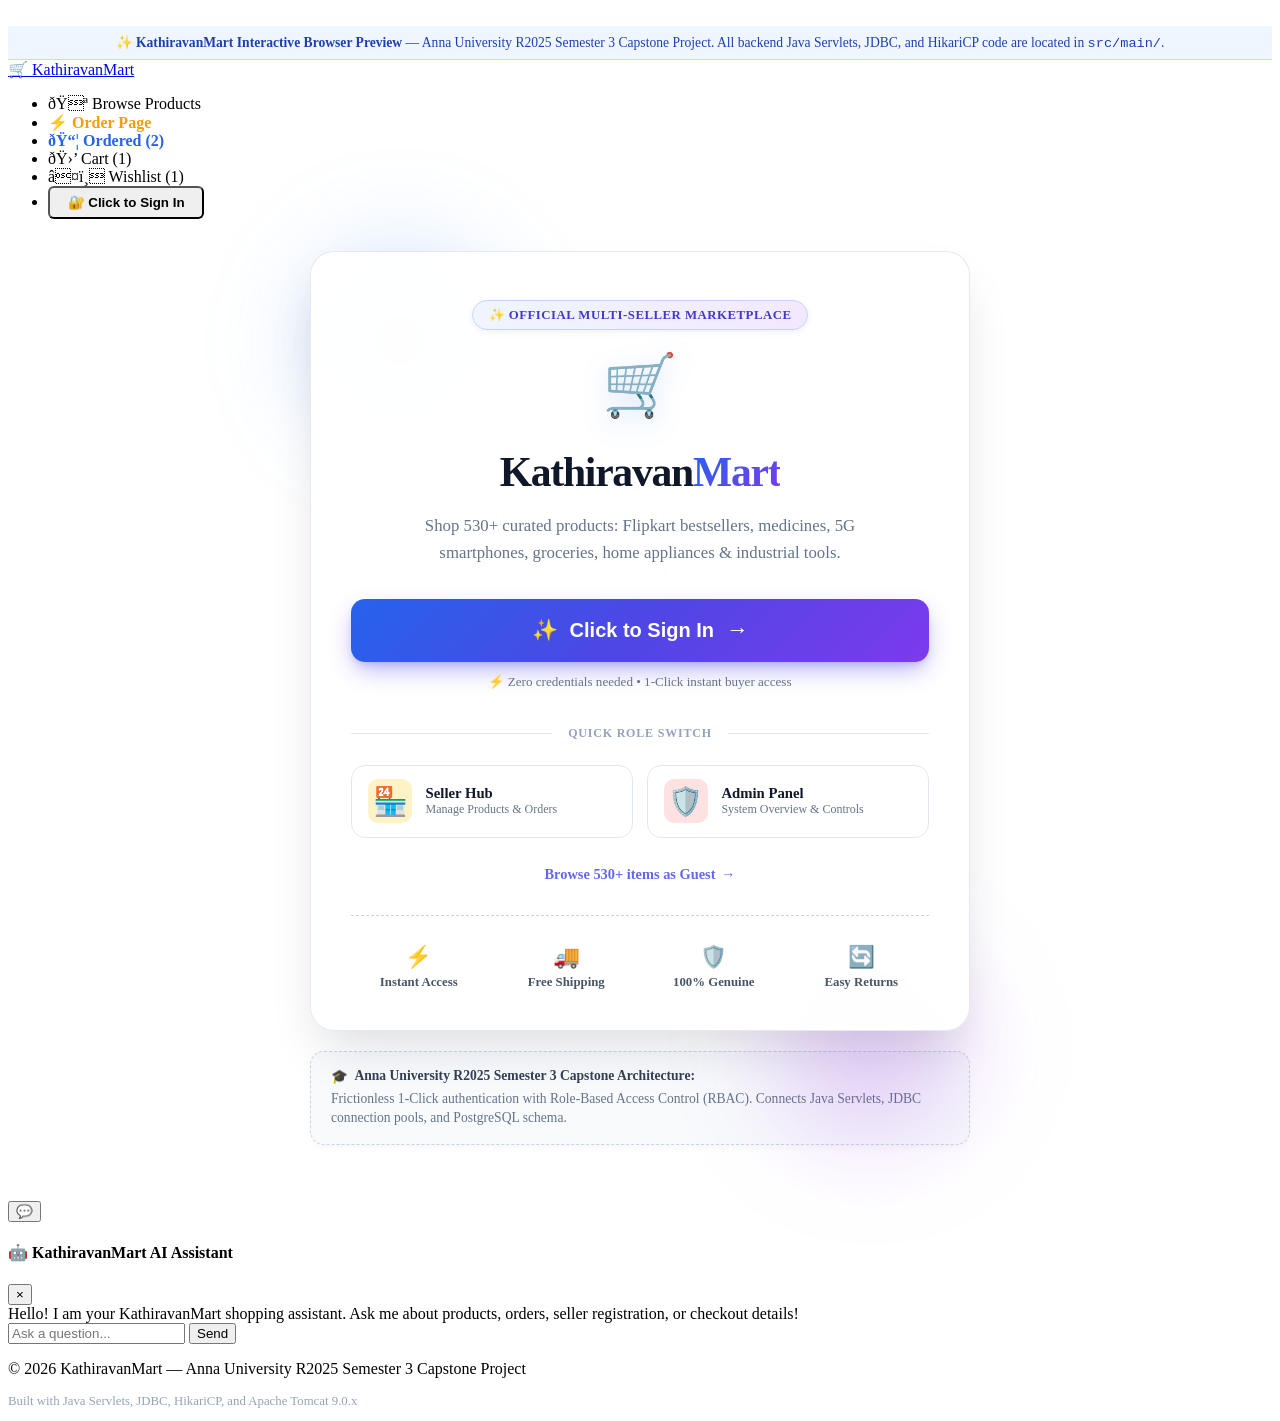
==== commit d4b0fe74: "Add Direct Order Buy Now option on product cards and dedicated Ordered management view with live tra" ====
--- a/src/main/webapp/index.html
+++ b/src/main/webapp/index.html
@@ -1,4 +1,4 @@
-﻿<!DOCTYPE html>
+﻿﻿<!DOCTYPE html>
 <html lang="en">
 <head>
     <meta charset="UTF-8">
@@ -157,6 +157,103 @@
         .perk-icon {
             font-size: 1.35rem;
         }
+            /* Order Stepper and Timeline Styles */
+        .order-filter-pill {
+            background: #f1f5f9;
+            color: #475569;
+            border: 1px solid #cbd5e1;
+            padding: 0.45rem 1rem;
+            border-radius: 20px;
+            font-size: 0.85rem;
+            font-weight: 700;
+            cursor: pointer;
+            transition: all 0.2s ease;
+        }
+        .order-filter-pill:hover, .order-filter-pill.active {
+            background: #2563eb;
+            color: #ffffff;
+            border-color: #2563eb;
+            box-shadow: 0 4px 10px rgba(37, 99, 235, 0.25);
+        }
+        .order-step-bar {
+            display: flex;
+            align-items: center;
+            justify-content: space-between;
+            position: relative;
+            margin: 1.25rem 0;
+            padding: 0 1rem;
+        }
+        .order-step-bar::before {
+            content: '';
+            position: absolute;
+            top: 14px;
+            left: 2rem;
+            right: 2rem;
+            height: 3px;
+            background: #e2e8f0;
+            z-index: 0;
+        }
+        .order-step-item {
+            position: relative;
+            z-index: 1;
+            display: flex;
+            flex-direction: column;
+            align-items: center;
+            text-align: center;
+            font-size: 0.75rem;
+            color: #64748b;
+            font-weight: 600;
+        }
+        .order-step-dot {
+            width: 28px;
+            height: 28px;
+            border-radius: 50%;
+            background: #cbd5e1;
+            color: #fff;
+            display: flex;
+            align-items: center;
+            justify-content: center;
+            font-size: 0.8rem;
+            margin-bottom: 0.35rem;
+            font-weight: 700;
+        }
+        .order-step-item.completed .order-step-dot {
+            background: #10b981;
+        }
+        .order-step-item.active .order-step-dot {
+            background: #2563eb;
+            box-shadow: 0 0 0 4px rgba(37, 99, 235, 0.2);
+        }
+        .order-step-item.completed, .order-step-item.active {
+            color: #0f172a;
+        }
+
+        /* Standalone Modal Overlays */
+        .km-modal-overlay {
+            position: fixed;
+            top: 0;
+            left: 0;
+            right: 0;
+            bottom: 0;
+            background: rgba(15, 23, 42, 0.7);
+            backdrop-filter: blur(4px);
+            display: none;
+            justify-content: center;
+            align-items: center;
+            z-index: 9999;
+            padding: 1rem;
+        }
+        .km-modal-card {
+            background: #ffffff;
+            border-radius: 16px;
+            max-width: 620px;
+            width: 100%;
+            max-height: 90vh;
+            overflow-y: auto;
+            box-shadow: 0 25px 50px -12px rgba(0, 0, 0, 0.25);
+            padding: 2rem;
+            position: relative;
+        }
     </style>
 </head>
 <body>
@@ -171,13 +268,14 @@
         🛒 Kathiravan<span>Mart</span>
     </a>
     <nav>
-        <ul class="nav-links">
-            <li><a onclick="showView('catalog')">Browse Products</a></li>
-            <li id="navCart" style="display:none;"><a onclick="showView('cart')">🛒 Cart (<span id="cartCount">1</span>)</a></li>
-            <li id="navWishlist" style="display:none;"><a onclick="showView('wishlist')">❤️ Wishlist (<span id="wishCount">1</span>)</a></li>
-            <li id="navOrders" style="display:none;"><a onclick="showView('orders')">📦 My Orders</a></li>
-            <li id="navSeller" style="display:none;"><a onclick="showView('seller')">📊 Seller Hub</a></li>
-            <li id="navAdmin" style="display:none;"><a onclick="showView('admin')">⚙️ Admin Panel</a></li>
+                <ul class="nav-links">
+            <li><a onclick="showView('catalog')">ðŸª Browse Products</a></li>
+            <li><a onclick="showView('checkout')" style="color: #f59e0b; font-weight: 700;">⚡ Order Page</a></li>
+            <li><a onclick="showView('orders')" style="color: #2563eb; font-weight: 700;">ðŸ“¦ Ordered (<span id="ordersCount">2</span>)</a></li>
+            <li id="navCart"><a onclick="showView('cart')">ðŸ›’ Cart (<span id="cartCount">0</span>)</a></li>
+            <li id="navWishlist"><a onclick="showView('wishlist')">â¤ï¸ Wishlist (<span id="wishCount">0</span>)</a></li>
+            <li id="navSeller" style="display:none;"><a onclick="showView('seller')">ðŸ“Š Seller Hub</a></li>
+            <li id="navAdmin" style="display:none;"><a onclick="showView('admin')">âš™ï¸ Admin Panel</a></li>
             
             <!-- Logged Out State -->
             <li id="navAuthLoggedOut">
@@ -434,52 +532,170 @@
         </div>
     </div>
 
-    <!-- 3. CHECKOUT VIEW (F5) -->
+        <!-- 3. FAST ORDER & CHECKOUT VIEW -->
     <div id="view-checkout" class="view-section">
-        <h1 style="margin-bottom: 1.5rem;">Secure Checkout (F5)</h1>
-        <div style="display: grid; grid-template-columns: 1.4fr 1fr; gap: 2rem;">
+        <div style="display: flex; justify-content: space-between; align-items: center; margin-bottom: 1.5rem;">
             <div>
-                <div class="card">
-                    <h3 style="margin-bottom: 1rem;">1. Shipping Address</h3>
+                <h1 style="font-size: 2rem; font-weight: 800; color: #0f172a; margin-bottom: 0.25rem;">⚡ Direct Order & Fast Checkout</h1>
+                <p style="color: #64748b; font-size: 0.95rem;">Review your items, choose payment method, and confirm your order in one click.</p>
+            </div>
+            <div>
+                <button type="button" onclick="showView('catalog')" class="btn btn-secondary btn-sm">&larr; Back to Products</button>
+                <button type="button" onclick="showView('orders')" class="btn btn-primary btn-sm" style="margin-left: 0.5rem;">ðŸ“¦ View Ordered Items</button>
+            </div>
+        </div>
+
+        <div id="checkoutEmptyState" style="display:none; text-align:center; padding: 4rem 1.5rem; background:#fff; border-radius:16px; border:1px solid #e2e8f0; box-shadow:0 4px 6px -1px rgba(0,0,0,0.05);">
+            <div style="font-size: 4rem; margin-bottom: 1rem;">ðŸ›ï¸</div>
+            <h2 style="font-weight: 800; color:#1e293b; margin-bottom: 0.5rem;">Your Order Page is Empty</h2>
+            <p style="color:#64748b; max-width: 480px; margin: 0 auto 1.5rem auto;">Select any of our 530+ products and click <strong>"⚡ Buy Now"</strong> to proceed directly to order placement!</p>
+            <button type="button" onclick="showView('catalog')" class="btn btn-primary" style="padding: 0.75rem 2.25rem; font-size: 1rem; font-weight: 700; border-radius: 8px;">Explore All Products &rarr;</button>
+        </div>
+
+        <div id="checkoutContentGrid" style="display: grid; grid-template-columns: 1.4fr 1fr; gap: 2rem;">
+            <div>
+                <!-- 1. Delivery Address Card -->
+                <div class="card" style="border-radius:14px; border:1px solid #e2e8f0; margin-bottom: 1.5rem;">
+                    <div style="display: flex; justify-content: space-between; align-items: center; margin-bottom: 1rem;">
+                        <h3 style="font-size: 1.15rem; font-weight: 700; color: #1e293b;">ðŸ“ 1. Delivery Address</h3>
+                        <span style="background: #ecfdf5; color: #047857; font-size: 0.75rem; font-weight: 700; padding: 0.2rem 0.6rem; border-radius: 20px;">DEFAULT ADDRESS</span>
+                    </div>
+                    <div style="background: #f8fafc; border: 1px solid #e2e8f0; border-radius: 10px; padding: 1rem; margin-bottom: 1rem;">
+                        <div style="font-weight: 700; color: #0f172a; margin-bottom: 0.25rem;">Kathiravan D (Home) â€” +91 98765 43210</div>
+                        <div style="font-size: 0.9rem; color: #475569;">42 Anna Salai, Guindy Industrial Estate, Chennai, Tamil Nadu - 600025</div>
+                    </div>
                     <div class="form-group">
-                        <label for="checkoutAddress">Delivery Address Details</label>
-                        <textarea id="checkoutAddress" class="form-control" rows="4">42 Anna Salai, Guindy, Chennai - 600025</textarea>
-                    </div>
-
-                    <h3 style="margin: 1.5rem 0 1rem 0;">2. Mock Payment Confirmation (Strategy Pattern)</h3>
-                    <div style="background-color: var(--gray-50); border: 1px solid var(--gray-300); border-radius: 8px; padding: 1.25rem; margin-bottom: 1.5rem;">
-                        <p style="font-size: 0.9rem; color: var(--gray-800); margin-bottom: 0.5rem;">
-                            <strong>Mock Payment Authorization:</strong> Checkout simulates instant settlement without external payment SDKs.
-                        </p>
-                        <label><input type="radio" checked> Instant Mock Payment Confirmation</label>
-                    </div>
-
-                    <button onclick="placeOrder()" class="btn btn-success" style="width: 100%; padding: 0.85rem; font-size: 1.1rem; font-weight: 700;">
-                        Place Order (<span id="checkoutTotalBtn">₹4,999.00</span>)
+                        <label for="checkoutAddress" style="font-size: 0.85rem; font-weight: 600; color: #64748b;">Update Delivery Instructions / Address:</label>
+                        <textarea id="checkoutAddress" class="form-control" rows="2" style="border-radius:8px; font-size: 0.9rem;">42 Anna Salai, Guindy, Chennai, Tamil Nadu - 600025</textarea>
+                    </div>
+                </div>
+
+                <!-- 2. Fast Delivery Card -->
+                <div class="card" style="border-radius:14px; border:1px solid #e2e8f0; margin-bottom: 1.5rem; background: #faf5ff;">
+                    <div style="display: flex; align-items: center; gap: 0.75rem;">
+                        <div style="font-size: 2rem;">ðŸšš</div>
+                        <div>
+                            <div style="font-weight: 700; color: #6b21a8;">FREE Express Guaranteed Delivery</div>
+                            <div style="font-size: 0.85rem; color: #7e22ce;">Order will arrive by <strong>Tomorrow, 5:00 PM</strong>. Handled with verified safety packaging.</div>
+                        </div>
+                    </div>
+                </div>
+
+                <!-- 3. Payment Mode Selection -->
+                <div class="card" style="border-radius:14px; border:1px solid #e2e8f0;">
+                    <h3 style="font-size: 1.15rem; font-weight: 700; color: #1e293b; margin-bottom: 1rem;">ðŸ’³ 2. Choose Payment Option</h3>
+                    
+                    <div style="display: flex; flex-direction: column; gap: 0.75rem; margin-bottom: 1.5rem;">
+                        <label style="display: flex; align-items: center; gap: 0.75rem; padding: 0.85rem; border: 1.5px solid #2563eb; background: #eff6ff; border-radius: 8px; cursor: pointer;">
+                            <input type="radio" name="paymentMethod" value="Instant 1-Click Mock Payment" checked>
+                            <div>
+                                <strong style="color: #1e40af;">⚡ Instant 1-Click Mock Payment (Recommended)</strong>
+                                <div style="font-size: 0.8rem; color: #3b82f6;">Simulated zero-friction approval â€” places order instantly without entering card numbers.</div>
+                            </div>
+                        </label>
+                        <label style="display: flex; align-items: center; gap: 0.75rem; padding: 0.85rem; border: 1px solid #cbd5e1; border-radius: 8px; cursor: pointer;">
+                            <input type="radio" name="paymentMethod" value="UPI (Google Pay / PhonePe)">
+                            <div>
+                                <strong>ðŸ“± UPI (Google Pay / PhonePe / Paytm / BHIM)</strong>
+                                <div style="font-size: 0.8rem; color: #64748b;">Pay via UPI QR or VPA ID</div>
+                            </div>
+                        </label>
+                        <label style="display: flex; align-items: center; gap: 0.75rem; padding: 0.85rem; border: 1px solid #cbd5e1; border-radius: 8px; cursor: pointer;">
+                            <input type="radio" name="paymentMethod" value="Cash on Delivery (COD)">
+                            <div>
+                                <strong>ðŸ’µ Cash on Delivery (COD)</strong>
+                                <div style="font-size: 0.8rem; color: #64748b;">Pay cash at your doorstep when courier delivers your parcel</div>
+                            </div>
+                        </label>
+                        <label style="display: flex; align-items: center; gap: 0.75rem; padding: 0.85rem; border: 1px solid #cbd5e1; border-radius: 8px; cursor: pointer;">
+                            <input type="radio" name="paymentMethod" value="Credit / Debit Card">
+                            <div>
+                                <strong>ðŸ’³ Credit / Debit / ATM Card</strong>
+                                <div style="font-size: 0.8rem; color: #64748b;">Visa, MasterCard, RuPay, Maestro</div>
+                            </div>
+                        </label>
+                    </div>
+
+                    <button onclick="placeOrder()" class="btn btn-success" style="width: 100%; padding: 1rem; font-size: 1.15rem; font-weight: 800; border-radius: 10px; background: #16a34a; box-shadow: 0 4px 14px rgba(22, 163, 74, 0.35); cursor: pointer;">
+                        ⚡ Place & Confirm Order (<span id="checkoutTotalBtn">₹0.00</span>)
                     </button>
+                    <div style="text-align: center; font-size: 0.8rem; color: #64748b; margin-top: 0.75rem;">
+                        ðŸ”’ 256-Bit SSL Encrypted & Protected by KathiravanMart Buyer Guarantee
+                    </div>
                 </div>
             </div>
 
+            <!-- Right Column: Order Summary Details -->
             <div>
-                <div class="card">
-                    <h3 style="margin-bottom: 1rem; border-bottom: 1px solid var(--gray-200); padding-bottom: 0.75rem;">Order Summary</h3>
-                    <div id="checkoutSummaryItems" style="display: flex; flex-direction: column; gap: 0.75rem; margin-bottom: 1.5rem;">
+                <div class="card" style="border-radius:14px; border:1px solid #e2e8f0; position: sticky; top: 80px;">
+                    <h3 style="margin-bottom: 1rem; border-bottom: 1px solid var(--gray-200); padding-bottom: 0.75rem; font-size: 1.15rem; font-weight: 700;">
+                        ðŸ›ï¸ Order Items Summary
+                    </h3>
+                    
+                    <div id="checkoutSummaryItems" style="display: flex; flex-direction: column; gap: 1rem; margin-bottom: 1.5rem; max-height: 380px; overflow-y: auto; padding-right: 0.25rem;">
                         <!-- Summary items -->
                     </div>
-                    <div style="border-top: 2px solid var(--gray-200); padding-top: 1rem; display: flex; justify-content: space-between; align-items: center;">
-                        <span style="font-weight: 600;">Total Amount:</span>
-                        <span style="font-size: 1.5rem; font-weight: 800; color: var(--primary);" id="checkoutTotalDisplay">₹4,999.00</span>
+
+                    <div style="border-top: 2px dashed #cbd5e1; padding-top: 1rem;">
+                        <div style="display: flex; justify-content: space-between; font-size: 0.9rem; margin-bottom: 0.5rem; color: #64748b;">
+                            <span>Subtotal:</span>
+                            <span id="checkoutSubtotalDisplay" style="font-weight: 600; color: #1e293b;">₹0.00</span>
+                        </div>
+                        <div style="display: flex; justify-content: space-between; font-size: 0.9rem; margin-bottom: 0.5rem; color: #64748b;">
+                            <span>Delivery Charges:</span>
+                            <span style="color: #16a34a; font-weight: 700;"><del style="color:#94a3b8; font-weight:normal;">₹99.00</del> FREE</span>
+                        </div>
+                        <div style="display: flex; justify-content: space-between; font-size: 0.9rem; margin-bottom: 0.5rem; color: #64748b;">
+                            <span>Handling & Packaging:</span>
+                            <span style="color: #16a34a; font-weight: 700;">FREE</span>
+                        </div>
+                        <div style="border-top: 1.5px solid #e2e8f0; padding-top: 0.75rem; margin-top: 0.5rem; display: flex; justify-content: space-between; align-items: center;">
+                            <span style="font-weight: 800; font-size: 1.05rem; color: #0f172a;">Total Payable:</span>
+                            <span style="font-size: 1.6rem; font-weight: 900; color: #2563eb;" id="checkoutTotalDisplay">₹0.00</span>
+                        </div>
                     </div>
                 </div>
             </div>
         </div>
     </div>
 
-    <!-- 4. ORDER HISTORY VIEW (F6, O2) -->
+    <!-- 4. ORDERED OPTION VIEW (MY ORDERS) -->
     <div id="view-orders" class="view-section">
-        <h1 style="margin-bottom: 1.5rem;" id="orderHistoryTitle">📦 Order History (F6)</h1>
-        <div id="orderListContainer" style="display: flex; flex-direction: column; gap: 1.5rem;">
-            <!-- Order cards -->
+        <!-- Live Celebration Banner when newly ordered -->
+        <div id="orderSuccessBanner" style="display:none; background: #ecfdf5; border: 1.5px solid #10b981; border-radius: 12px; padding: 1.25rem 1.5rem; margin-bottom: 2rem; box-shadow: 0 6px 16px rgba(16, 185, 129, 0.12);">
+            <div style="display:flex; justify-content:space-between; align-items:center;">
+                <div style="display:flex; align-items:center; gap:0.85rem;">
+                    <div style="font-size:2.2rem;">ðŸŽ‰</div>
+                    <div>
+                        <h3 style="color:#065f46; font-size:1.25rem; font-weight:800; margin:0;" id="orderSuccessTitle">Order Placed Successfully!</h3>
+                        <p style="color:#047857; font-size:0.9rem; margin:0.25rem 0 0 0;" id="orderSuccessMsg">Your items have been confirmed and will arrive by tomorrow, 5:00 PM.</p>
+                    </div>
+                </div>
+                <button type="button" onclick="document.getElementById('orderSuccessBanner').style.display='none'" class="btn btn-secondary btn-sm" style="background:#fff; color:#065f46; font-weight:700;">Dismiss</button>
+            </div>
+        </div>
+
+        <div style="display: flex; justify-content: space-between; align-items: center; margin-bottom: 1.5rem; flex-wrap: wrap; gap: 1rem;">
+            <div>
+                <h1 style="font-size: 2.2rem; font-weight: 900; color: #0f172a; margin: 0;" id="orderHistoryTitle">ðŸ“¦ Ordered Products</h1>
+                <p style="color: #64748b; margin: 0.25rem 0 0 0; font-size: 0.95rem;">Track live shipments, download official invoices, or reorder your favorite items anytime.</p>
+            </div>
+            <div style="display: flex; gap: 0.5rem;">
+                <button type="button" onclick="showView('catalog')" class="btn btn-primary" style="font-weight: 700; border-radius: 8px;">ðŸ›’ Browse 530+ Products</button>
+                <button type="button" onclick="showView('checkout')" class="btn btn-warning" style="background: #f59e0b; color: #fff; font-weight: 700; border-radius: 8px;">⚡ Place Direct Order</button>
+            </div>
+        </div>
+
+        <!-- Filter Pills for Ordered Option -->
+        <div style="display:flex; gap:0.5rem; margin-bottom:1.5rem; flex-wrap:wrap;">
+            <button type="button" class="order-filter-pill active" onclick="filterOrderList('ALL')" id="ordFilter-ALL">All Ordered (<span id="countAllOrders">2</span>)</button>
+            <button type="button" class="order-filter-pill" onclick="filterOrderList('CONFIRMED')" id="ordFilter-CONFIRMED">ðŸŸ¡ Confirmed (<span id="countConfirmedOrders">0</span>)</button>
+            <button type="button" class="order-filter-pill" onclick="filterOrderList('SHIPPED')" id="ordFilter-SHIPPED">ðŸšš In Transit (<span id="countShippedOrders">1</span>)</button>
+            <button type="button" class="order-filter-pill" onclick="filterOrderList('DELIVERED')" id="ordFilter-DELIVERED">ðŸŸ¢ Delivered (<span id="countDeliveredOrders">1</span>)</button>
+        </div>
+
+        <div id="orderListContainer" style="display: flex; flex-direction: column; gap: 1.75rem;">
+            <!-- Order cards dynamically rendered -->
         </div>
     </div>
 
@@ -1221,10 +1437,84 @@
     { productId: 6 }
 ];
 
+let currentOrderFilter = "ALL";
+
 let orders = [
-    { id: 1, date: "2026-10-08", total: 4999.00, status: "DELIVERED", address: "42 Anna Salai, Guindy, Chennai", items: [{ name: "Noise-Canceling Wireless Headphones", qty: 1, price: 4999.00 }] },
-    { id: 2, date: "2026-10-09", total: 3598.00, status: "SHIPPED", address: "42 Anna Salai, Guindy, Chennai", items: [{ name: "Mechanical Gaming Keyboard RGB", qty: 1, price: 2799.00 }, { name: "Stainless Steel Thermal Water Bottle", qty: 1, price: 799.00 }] }
+    {
+        id: "KM-9042",
+        numericId: 2,
+        date: "2026-10-09",
+        timestamp: "02:15 PM",
+        total: 3598.00,
+        status: "SHIPPED",
+        carrier: "BlueDart Express Logistics",
+        trackingNumber: "BD-88492019",
+        estDelivery: "Tomorrow, 5:00 PM",
+        address: "42 Anna Salai, Guindy Industrial Estate, Chennai, Tamil Nadu - 600025",
+        paymentMethod: "Instant 1-Click Mock Payment",
+        items: [
+            {
+                id: 2,
+                name: "Mechanical Gaming Keyboard RGB",
+                qty: 1,
+                price: 2799.00,
+                image: "https://images.unsplash.com/photo-1587829741301-dc798b83add3?w=500",
+                category: "Electronics",
+                sellerName: "TechNova"
+            },
+            {
+                id: 10,
+                name: "Stainless Steel Thermal Water Bottle",
+                qty: 1,
+                price: 799.00,
+                image: "https://images.unsplash.com/photo-1602143407151-7111542de6e8?w=500",
+                category: "Sports & Outdoors",
+                sellerName: "ActivePulse"
+            }
+        ]
+    },
+    {
+        id: "KM-9041",
+        numericId: 1,
+        date: "2026-10-08",
+        timestamp: "10:30 AM",
+        total: 4999.00,
+        status: "DELIVERED",
+        carrier: "Delhivery Surface Express",
+        trackingNumber: "DLV-44918230",
+        estDelivery: "Delivered on Oct 09, 2026",
+        address: "42 Anna Salai, Guindy Industrial Estate, Chennai, Tamil Nadu - 600025",
+        paymentMethod: "UPI (Google Pay)",
+        items: [
+            {
+                id: 1,
+                name: "Noise-Canceling Wireless Headphones",
+                qty: 1,
+                price: 4999.00,
+                image: "https://images.unsplash.com/photo-1505740420928-5e560c06d30e?w=500",
+                category: "Electronics",
+                sellerName: "TechNova"
+            }
+        ]
+    }
 ];
+
+function ensureBuyerAccount() {
+    if (!currentUser || currentUser.role !== 'BUYER') {
+        const defaultBuyer = SEED_USERS.find(u => u.role === 'BUYER') || { email: 'kathiravan@buyer.com', password: 'Password@123', name: 'Kathiravan D.', role: 'BUYER' };
+        doLogin(defaultBuyer);
+    }
+}
+
+function directOrder(prodId) {
+    ensureBuyerAccount();
+    const prod = products.find(p => p.id === prodId);
+    if (!prod) return;
+    // Set direct order cart item
+    cart = [{ productId: prodId, quantity: 1 }];
+    updateBadges();
+    showView('checkout');
+}
 
 let currentUser = null;
 let currentRole = "GUEST";
@@ -1466,7 +1756,7 @@
         <div class="product-card">
             <div style="position: relative;">
                 <img src="${p.image}" alt="${p.name}" class="product-img" loading="lazy" onerror="this.src='https://images.unsplash.com/photo-1526170375885-4d8ecf77b99f?w=500'">
-                ${p.price < 500 ? '<span style="position: absolute; top: 10px; left: 10px; background: #ef4444; color: white; padding: 3px 8px; border-radius: 12px; font-size: 0.75rem; font-weight: 700; box-shadow: 0 2px 4px rgba(0,0,0,0.25);">⚡ Under ₹500</span>' : (p.price <= 1000 ? '<span style="position: absolute; top: 10px; left: 10px; background: #10b981; color: white; padding: 3px 8px; border-radius: 12px; font-size: 0.75rem; font-weight: 700; box-shadow: 0 2px 4px rgba(0,0,0,0.25);">🔥 Under ₹1,000</span>' : '')}
+                ${p.price < 500 ? '<span style="position: absolute; top: 10px; left: 10px; background: #ef4444; color: white; padding: 3px 8px; border-radius: 12px; font-size: 0.75rem; font-weight: 700; box-shadow: 0 2px 4px rgba(0,0,0,0.25);">⚡ Under ₹500</span>' : (p.price <= 1000 ? '<span style="position: absolute; top: 10px; left: 10px; background: #10b981; color: white; padding: 3px 8px; border-radius: 12px; font-size: 0.75rem; font-weight: 700; box-shadow: 0 2px 4px rgba(0,0,0,0.25);">ðŸ”¥ Under ₹1,000</span>' : '')}
             </div>
             <div class="product-body">
                 <span class="product-category">${p.category}</span>
@@ -1474,9 +1764,12 @@
                 <div class="product-seller">Sold by <strong>${p.sellerName}</strong></div>
                 <div class="rating-badge">★ ${p.rating} (${p.reviews} reviews)</div>
                 <div class="product-price">₹${p.price.toFixed(2)}</div>
-                <div class="product-actions">
-                    <button onclick="addToCart(${p.id})" class="btn btn-primary btn-sm" style="flex:1;">🛒 Add to Cart</button>
-                    <button onclick="addToWishlist(${p.id})" class="btn btn-secondary btn-sm" title="Wishlist">❤️</button>
+                <div class="product-actions" style="display:flex; flex-direction:column; gap:0.45rem;">
+                    <button type="button" onclick="directOrder(${p.id})" class="btn btn-primary btn-sm" style="background: linear-gradient(135deg, #f59e0b, #d97706); border:none; font-weight:700; width:100%; box-shadow:0 2px 6px rgba(217,119,6,0.25); font-size:0.85rem; padding:0.45rem; cursor:pointer;">⚡ Buy Now (Direct Order)</button>
+                    <div style="display:flex; gap:0.4rem; width:100%;">
+                        <button type="button" onclick="addToCart(${p.id})" class="btn btn-secondary btn-sm" style="flex:1; border:1px solid #d1d5db; background:#f9fafb; font-size:0.8rem; cursor:pointer;">ðŸ›’ Add to Cart</button>
+                        <button type="button" onclick="addToWishlist(${p.id})" class="btn btn-secondary btn-sm" title="Save to Wishlist" style="border:1px solid #d1d5db; background:#f9fafb; font-size:0.8rem; cursor:pointer;">â¤ï¸</button>
+                    </div>
                 </div>
             </div>
         </div>
@@ -1520,15 +1813,36 @@
 }
 
 function updateBadges() {
-    document.getElementById('cartCount').innerText = cart.reduce((sum, item) => sum + item.quantity, 0);
-    document.getElementById('wishCount').innerText = wishlist.length;
+    const cartCountElem = document.getElementById('cartCount');
+    if (cartCountElem) {
+        cartCountElem.innerText = cart.reduce((sum, item) => sum + item.quantity, 0);
+    }
+    const wishCountElem = document.getElementById('wishCount');
+    if (wishCountElem) {
+        wishCountElem.innerText = wishlist.length;
+    }
+    const ordersCountElem = document.getElementById('ordersCount');
+    if (ordersCountElem) {
+        ordersCountElem.innerText = orders.length;
+    }
+
+    const countAll = document.getElementById('countAllOrders');
+    if (countAll) countAll.innerText = orders.length;
+    const countConf = document.getElementById('countConfirmedOrders');
+    if (countConf) countConf.innerText = orders.filter(o => o.status === 'CONFIRMED').length;
+    const countShip = document.getElementById('countShippedOrders');
+    if (countShip) countShip.innerText = orders.filter(o => o.status === 'SHIPPED').length;
+    const countDeliv = document.getElementById('countDeliveredOrders');
+    if (countDeliv) countDeliv.innerText = orders.filter(o => o.status === 'DELIVERED').length;
 }
 
 function renderCart() {
     const tbody = document.getElementById('cartTableBody');
+    if (!tbody) return;
     let total = 0;
     tbody.innerHTML = cart.map(item => {
         const p = products.find(x => x.id === item.productId);
+        if (!p) return '';
         const subtotal = p.price * item.quantity;
         total += subtotal;
         return `
@@ -1536,18 +1850,20 @@
                 <td><strong>${p.name}</strong></td>
                 <td>₹${p.price.toFixed(2)}</td>
                 <td>
-                    <button onclick="changeQty(${p.id}, -1)" class="btn btn-secondary btn-sm">-</button>
+                    <button type="button" onclick="changeQty(${p.id}, -1)" class="btn btn-secondary btn-sm">-</button>
                     <span style="margin: 0 0.5rem; font-weight:600;">${item.quantity}</span>
-                    <button onclick="changeQty(${p.id}, 1)" class="btn btn-secondary btn-sm">+</button>
+                    <button type="button" onclick="changeQty(${p.id}, 1)" class="btn btn-secondary btn-sm">+</button>
                 </td>
                 <td style="font-weight:700;">₹${subtotal.toFixed(2)}</td>
-                <td><button onclick="removeCartItem(${p.id})" class="btn btn-danger btn-sm">&times;</button></td>
+                <td><button type="button" onclick="removeCartItem(${p.id})" class="btn btn-danger btn-sm">&times;</button></td>
             </tr>
         `;
     }).join('');
 
-    document.getElementById('runningTotalDisplay').innerText = `₹${total.toFixed(2)}`;
-    document.getElementById('checkoutTotalBtn').innerText = `₹${total.toFixed(2)}`;
+    const runTotal = document.getElementById('runningTotalDisplay');
+    if (runTotal) runTotal.innerText = `₹${total.toFixed(2)}`;
+    const chkBtn = document.getElementById('checkoutTotalBtn');
+    if (chkBtn) chkBtn.innerText = `₹${total.toFixed(2)}`;
 }
 
 function changeQty(prodId, delta) {
@@ -1567,103 +1883,370 @@
 }
 
 function renderCheckout() {
+    const emptyState = document.getElementById('checkoutEmptyState');
+    const contentGrid = document.getElementById('checkoutContentGrid');
+    const summaryContainer = document.getElementById('checkoutSummaryItems');
+
+    if (!cart || cart.length === 0) {
+        if (emptyState) emptyState.style.display = 'block';
+        if (contentGrid) contentGrid.style.display = 'none';
+        return;
+    }
+
+    if (emptyState) emptyState.style.display = 'none';
+    if (contentGrid) contentGrid.style.display = 'grid';
+
     let total = 0;
-    const container = document.getElementById('checkoutSummaryItems');
-    container.innerHTML = cart.map(item => {
-        const p = products.find(x => x.id === item.productId);
-        const subtotal = p.price * item.quantity;
-        total += subtotal;
-        return `
-            <div style="display: flex; justify-content: space-between; font-size: 0.9rem;">
-                <div>${p.name} (x${item.quantity})</div>
-                <div style="font-weight:600;">₹${subtotal.toFixed(2)}</div>
-            </div>
-        `;
-    }).join('');
-    document.getElementById('checkoutTotalDisplay').innerText = `₹${total.toFixed(2)}`;
-    document.getElementById('checkoutTotalBtn').innerText = `₹${total.toFixed(2)}`;
+    if (summaryContainer) {
+        summaryContainer.innerHTML = cart.map(item => {
+            const p = products.find(x => x.id === item.productId);
+            if (!p) return '';
+            const subtotal = p.price * item.quantity;
+            total += subtotal;
+            return `
+                <div style="display:flex; gap:0.75rem; align-items:center; background:#f8fafc; border:1px solid #e2e8f0; padding:0.75rem; border-radius:10px;">
+                    <img src="${p.image}" alt="${p.name}" style="width:54px; height:54px; object-fit:cover; border-radius:8px; border:1px solid #cbd5e1; flex-shrink:0;" onerror="this.src='https://images.unsplash.com/photo-1526170375885-4d8ecf77b99f?w=500'">
+                    <div style="flex:1; min-width:0;">
+                        <div style="font-weight:700; font-size:0.9rem; color:#0f172a; white-space:nowrap; overflow:hidden; text-overflow:ellipsis;" title="${p.name}">${p.name}</div>
+                        <div style="font-size:0.75rem; color:#64748b; margin-top:2px;">${p.category} â€¢ ₹${p.price.toFixed(2)} each</div>
+                        <div style="display:flex; align-items:center; gap:0.5rem; margin-top:0.35rem;">
+                            <button type="button" onclick="changeCheckoutQty(${p.id}, -1)" class="btn btn-secondary btn-sm" style="padding:0.15rem 0.55rem; font-size:0.8rem; line-height:1;">-</button>
+                            <span style="font-weight:700; font-size:0.85rem;">${item.quantity}</span>
+                            <button type="button" onclick="changeCheckoutQty(${p.id}, 1)" class="btn btn-secondary btn-sm" style="padding:0.15rem 0.55rem; font-size:0.8rem; line-height:1;">+</button>
+                            <button type="button" onclick="removeCheckoutItem(${p.id})" class="btn btn-danger btn-sm" style="padding:0.15rem 0.45rem; font-size:0.75rem; margin-left:auto;">&times; Remove</button>
+                        </div>
+                    </div>
+                    <div style="font-weight:800; font-size:0.95rem; color:#1e293b; text-align:right;">
+                        ₹${subtotal.toFixed(2)}
+                    </div>
+                </div>
+            `;
+        }).join('');
+    }
+
+    const subDisplay = document.getElementById('checkoutSubtotalDisplay');
+    if (subDisplay) subDisplay.innerText = `₹${total.toFixed(2)}`;
+
+    const totDisplay = document.getElementById('checkoutTotalDisplay');
+    if (totDisplay) totDisplay.innerText = `₹${total.toFixed(2)}`;
+
+    const totBtn = document.getElementById('checkoutTotalBtn');
+    if (totBtn) totBtn.innerText = `₹${total.toFixed(2)}`;
+}
+
+function changeCheckoutQty(prodId, delta) {
+    const item = cart.find(c => c.productId === prodId);
+    if (item) {
+        item.quantity += delta;
+        if (item.quantity <= 0) cart = cart.filter(c => c.productId !== prodId);
+    }
+    updateBadges();
+    renderCheckout();
+}
+
+function removeCheckoutItem(prodId) {
+    cart = cart.filter(c => c.productId !== prodId);
+    updateBadges();
+    renderCheckout();
 }
 
 function placeOrder() {
-    if (!currentUser) {
-        alert("Please sign in before placing an order!");
-        showView('login');
+    ensureBuyerAccount();
+    if (!cart || cart.length === 0) {
+        alert("Your order page is currently empty. Please select a product and click '⚡ Buy Now'!");
+        showView('catalog');
         return;
     }
-    if (cart.length === 0) {
-        alert("Your cart is empty!");
-        return;
-    }
+
     const total = cart.reduce((sum, item) => {
         const p = products.find(x => x.id === item.productId);
-        return sum + (p.price * item.quantity);
+        return sum + ((p ? p.price : 0) * item.quantity);
     }, 0);
 
+    const addrElem = document.getElementById('checkoutAddress');
+    const address = addrElem ? addrElem.value : "42 Anna Salai, Guindy Industrial Estate, Chennai, Tamil Nadu - 600025";
+
+    const payRadio = document.querySelector('input[name="paymentMethod"]:checked');
+    const paymentMethod = payRadio ? payRadio.value : "Instant 1-Click Mock Payment";
+
+    const orderSeq = 9043 + orders.length;
+    const orderId = `KM-${orderSeq}`;
+
     const newOrder = {
-        id: orders.length + 1,
+        id: orderId,
+        numericId: orders.length + 1,
         date: new Date().toISOString().split('T')[0],
+        timestamp: new Date().toLocaleTimeString([], { hour: '2-digit', minute: '2-digit' }),
         total: total,
         status: "CONFIRMED",
-        address: document.getElementById('checkoutAddress').value,
+        carrier: "BlueDart Express Logistics",
+        trackingNumber: "BD-" + Math.floor(10000000 + Math.random() * 90000000),
+        estDelivery: "Tomorrow, 5:00 PM",
+        address: address,
+        paymentMethod: paymentMethod,
         items: cart.map(item => {
-            const p = products.find(x => x.id === item.productId);
-            return { name: p.name, qty: item.quantity, price: p.price };
+            const p = products.find(x => x.id === item.productId) || {};
+            return {
+                id: p.id || 1,
+                name: p.name || "KathiravanMart Product",
+                qty: item.quantity,
+                price: p.price || 0,
+                image: p.image || "https://images.unsplash.com/photo-1526170375885-4d8ecf77b99f?w=500",
+                category: p.category || "General",
+                sellerName: p.sellerName || "Verified Merchant"
+            };
         })
     };
 
     orders.unshift(newOrder);
     cart = [];
     updateBadges();
-    alert(`Order #${newOrder.id} successfully placed via Mock Payment Confirmation!`);
+
+    // Show celebration banner in Orders View
+    const banner = document.getElementById('orderSuccessBanner');
+    if (banner) {
+        banner.style.display = 'block';
+        const title = document.getElementById('orderSuccessTitle');
+        if (title) title.innerText = `ðŸŽ‰ Order #${newOrder.id} Placed & Confirmed!`;
+        const msg = document.getElementById('orderSuccessMsg');
+        if (msg) msg.innerText = `Your direct order of ₹${newOrder.total.toFixed(2)} via ${paymentMethod} has been confirmed. Free express delivery guaranteed by tomorrow, 5:00 PM.`;
+    }
+
     showView('orders');
+    window.scrollTo({ top: 0, behavior: 'smooth' });
+}
+
+function getOrderStepperHtml(status) {
+    if (status === 'CANCELLED') {
+        return `<div style="background:#fef2f2; border:1px solid #fecaca; color:#991b1b; padding:0.6rem 1rem; border-radius:8px; font-weight:700; font-size:0.85rem; margin:1rem 0;">âš ï¸ This order was cancelled. Refund processed to original payment method.</div>`;
+    }
+
+    const isConfirmed = true;
+    const isShipped = (status === 'SHIPPED' || status === 'DELIVERED');
+    const isOutForDelivery = (status === 'SHIPPED' || status === 'DELIVERED');
+    const isDelivered = (status === 'DELIVERED');
+
+    return `
+        <div class="order-step-bar">
+            <div class="order-step-item ${isConfirmed ? 'completed' : ''}">
+                <div class="order-step-dot">âœ“</div>
+                <span>Confirmed</span>
+            </div>
+            <div class="order-step-item ${isShipped ? 'completed' : (status === 'CONFIRMED' ? 'active' : '')}">
+                <div class="order-step-dot">${isShipped ? 'âœ“' : '2'}</div>
+                <span>Dispatched</span>
+            </div>
+            <div class="order-step-item ${isOutForDelivery ? (isDelivered ? 'completed' : 'active') : ''}">
+                <div class="order-step-dot">${isDelivered ? 'âœ“' : '3'}</div>
+                <span>Out for Delivery</span>
+            </div>
+            <div class="order-step-item ${isDelivered ? 'completed' : ''}">
+                <div class="order-step-dot">${isDelivered ? 'âœ“' : '4'}</div>
+                <span>Delivered</span>
+            </div>
+        </div>
+    `;
+}
+
+function getOrderStatusBadge(status) {
+    if (status === 'DELIVERED') {
+        return `<span style="background:#ecfdf5; color:#047857; border:1px solid #a7f3d0; padding:0.35rem 0.85rem; border-radius:20px; font-size:0.8rem; font-weight:800; display:inline-flex; align-items:center; gap:0.3rem;">ðŸŸ¢ Delivered</span>`;
+    } else if (status === 'SHIPPED') {
+        return `<span style="background:#eff6ff; color:#1d4ed8; border:1px solid #bfdbfe; padding:0.35rem 0.85rem; border-radius:20px; font-size:0.8rem; font-weight:800; display:inline-flex; align-items:center; gap:0.3rem;">ðŸšš In Transit</span>`;
+    } else if (status === 'CONFIRMED') {
+        return `<span style="background:#fefce8; color:#a16207; border:1px solid #fef08a; padding:0.35rem 0.85rem; border-radius:20px; font-size:0.8rem; font-weight:800; display:inline-flex; align-items:center; gap:0.3rem;">ðŸŸ¡ Confirmed</span>`;
+    } else if (status === 'CANCELLED') {
+        return `<span style="background:#fef2f2; color:#b91c1c; border:1px solid #fecaca; padding:0.35rem 0.85rem; border-radius:20px; font-size:0.8rem; font-weight:800; display:inline-flex; align-items:center; gap:0.3rem;">ðŸ”´ Cancelled</span>`;
+    }
+    return `<span class="badge badge-secondary">${status}</span>`;
+}
+
+function filterOrderList(status) {
+    currentOrderFilter = status;
+    document.querySelectorAll('.order-filter-pill').forEach(btn => {
+        btn.classList.remove('active');
+    });
+    const activeBtn = document.getElementById(`ordFilter-${status}`);
+    if (activeBtn) activeBtn.classList.add('active');
+    renderOrders();
 }
 
 function renderOrders() {
     const container = document.getElementById('orderListContainer');
-    document.getElementById('orderHistoryTitle').innerText = currentRole === 'SELLER' ? '📦 Incoming Orders (Seller Hub)' : '📦 My Orders';
-
-    container.innerHTML = orders.map(ord => `
-        <div class="card">
-            <div style="display:flex; justify-content:space-between; align-items:center; border-bottom:1px solid #e2e8f0; padding-bottom:0.75rem;">
-                <div>
-                    <strong>Order #${ord.id}</strong> — Placed on ${ord.date}
+    if (!container) return;
+
+    updateBadges();
+
+    const titleElem = document.getElementById('orderHistoryTitle');
+    if (titleElem) {
+        titleElem.innerText = (currentRole === 'SELLER') ? 'ðŸ“¦ Incoming Orders (Seller Hub)' : 'ðŸ“¦ Ordered Products';
+    }
+
+    const filtered = (currentOrderFilter === 'ALL') ? orders : orders.filter(o => o.status === currentOrderFilter);
+
+    if (filtered.length === 0) {
+        container.innerHTML = `
+            <div style="text-align:center; padding:3.5rem 1rem; background:#fff; border-radius:14px; border:1px solid #e2e8f0;">
+                <div style="font-size:3.5rem; margin-bottom:0.75rem;">ðŸ“¦</div>
+                <h3 style="font-weight:800; color:#1e293b; margin-bottom:0.5rem;">No orders found for this status</h3>
+                <p style="color:#64748b; margin-bottom:1.25rem;">You do not have any orders currently marked as "${currentOrderFilter}".</p>
+                <button type="button" onclick="filterOrderList('ALL')" class="btn btn-secondary btn-sm">View All Ordered Items</button>
+            </div>
+        `;
+        return;
+    }
+
+    container.innerHTML = filtered.map(ord => {
+        return `
+            <div class="card" style="border-radius:16px; border:1px solid #e2e8f0; box-shadow:0 4px 6px -1px rgba(0,0,0,0.04); padding:1.5rem;">
+                <!-- Order Header -->
+                <div style="display:flex; justify-content:space-between; align-items:center; border-bottom:1px solid #e2e8f0; padding-bottom:1rem; flex-wrap:wrap; gap:0.75rem;">
+                    <div>
+                        <div style="display:flex; align-items:center; gap:0.6rem;">
+                            <strong style="font-size:1.15rem; color:#0f172a;">Order #${ord.id}</strong>
+                            <span style="font-size:0.8rem; color:#64748b; background:#f1f5f9; padding:0.2rem 0.5rem; border-radius:6px;">${ord.paymentMethod || 'Mock Payment'}</span>
+                        </div>
+                        <div style="font-size:0.85rem; color:#64748b; margin-top:2px;">
+                            Placed on <strong>${ord.date}</strong> ${ord.timestamp ? 'at ' + ord.timestamp : ''} â€¢ Carrier: <strong>${ord.carrier || 'BlueDart Express'}</strong>
+                        </div>
+                    </div>
+                    <div>
+                        ${getOrderStatusBadge(ord.status)}
+                    </div>
                 </div>
-                <div>
-                    <span class="badge ${ord.status === 'DELIVERED' ? 'badge-delivered' : (ord.status === 'SHIPPED' ? 'badge-shipped' : 'badge-confirmed')}">
-                        ${ord.status}
-                    </span>
+
+                <!-- 4-Step Progress Stepper -->
+                ${getOrderStepperHtml(ord.status)}
+
+                <!-- Ordered Items Listing -->
+                <div style="padding:1rem 0; border-bottom:1px solid #f1f5f9; display:flex; flex-direction:column; gap:0.85rem;">
+                    ${ord.items.map(it => `
+                        <div style="display:flex; justify-content:space-between; align-items:center; gap:1rem; background:#f8fafc; padding:0.75rem; border-radius:10px; border:1px solid #f1f5f9;">
+                            <div style="display:flex; align-items:center; gap:0.85rem; min-width:0;">
+                                <img src="${it.image || 'https://images.unsplash.com/photo-1526170375885-4d8ecf77b99f?w=500'}" alt="${it.name}" style="width:52px; height:52px; object-fit:cover; border-radius:8px; border:1px solid #cbd5e1; flex-shrink:0;" onerror="this.src='https://images.unsplash.com/photo-1526170375885-4d8ecf77b99f?w=500'">
+                                <div style="min-width:0;">
+                                    <div style="font-weight:700; font-size:0.95rem; color:#0f172a; white-space:nowrap; overflow:hidden; text-overflow:ellipsis;" title="${it.name}">${it.name}</div>
+                                    <div style="font-size:0.8rem; color:#64748b;">Sold by: <strong>${it.sellerName || 'KathiravanMart'}</strong> â€¢ Quantity: <strong>${it.qty}</strong></div>
+                                </div>
+                            </div>
+                            <div style="text-align:right; flex-shrink:0;">
+                                <div style="font-size:0.8rem; color:#64748b;">₹${it.price.toFixed(2)} &times; ${it.qty}</div>
+                                <strong style="font-size:1.05rem; color:#0f172a;">₹${(it.price * it.qty).toFixed(2)}</strong>
+                            </div>
+                        </div>
+                    `).join('')}
                 </div>
-            </div>
-            <div style="padding: 1rem 0;">
-                ${ord.items.map(it => `
-                    <div style="display:flex; justify-content:space-between; font-size:0.9rem; margin-bottom:0.4rem;">
-                        <span>${it.name} (x${it.qty})</span>
-                        <strong>₹${(it.price * it.qty).toFixed(2)}</strong>
-                    </div>
-                `).join('')}
-            </div>
-            <div style="background:#f8fafc; padding:0.75rem; border-radius:6px; display:flex; justify-content:space-between; align-items:center;">
-                <span style="font-size:0.85rem; color:#64748b;">Ship to: ${ord.address}</span>
-                <div style="display:flex; align-items:center; gap:1rem;">
-                    <strong>Total: ₹${ord.total.toFixed(2)}</strong>
+
+                <!-- Shipping Destination & Total Paid -->
+                <div style="background:#faf5ff; margin-top:1rem; padding:1rem; border-radius:10px; border:1px solid #f3e8ff; display:flex; justify-content:space-between; align-items:center; flex-wrap:wrap; gap:1rem;">
+                    <div>
+                        <div style="font-size:0.85rem; color:#6b21a8; font-weight:700;">ðŸ“ Delivery Destination:</div>
+                        <div style="font-size:0.85rem; color:#475569; max-width:480px; margin-top:2px;">${ord.address}</div>
+                    </div>
+                    <div style="text-align:right;">
+                        <span style="font-size:0.85rem; color:#64748b;">Total Paid:</span>
+                        <div style="font-size:1.45rem; font-weight:900; color:#2563eb;">₹${ord.total.toFixed(2)}</div>
+                    </div>
+                </div>
+
+                <!-- Action Bar -->
+                <div style="display:flex; justify-content:space-between; align-items:center; margin-top:1rem; flex-wrap:wrap; gap:0.75rem;">
+                    <div style="display:flex; gap:0.5rem; flex-wrap:wrap;">
+                        <button type="button" onclick="openTrackModal('${ord.id}')" class="btn btn-secondary btn-sm" style="border:1px solid #cbd5e1; font-weight:700; cursor:pointer;">ðŸšš Track Shipment</button>
+                        <button type="button" onclick="openInvoiceModal('${ord.id}')" class="btn btn-secondary btn-sm" style="border:1px solid #cbd5e1; font-weight:700; cursor:pointer;">ðŸ“„ Tax Invoice</button>
+                        <button type="button" onclick="reorderOrder('${ord.id}')" class="btn btn-primary btn-sm" style="font-weight:700; cursor:pointer;">ðŸ”„ Reorder</button>
+                        ${ord.status === 'CONFIRMED' ? `<button type="button" onclick="cancelOrder('${ord.id}')" class="btn btn-danger btn-sm" style="font-weight:600; cursor:pointer;">âŒ Cancel Order</button>` : ''}
+                    </div>
+
                     ${(currentRole === 'SELLER' || currentRole === 'ADMIN') ? `
-                        <select onchange="updateOrderStatus(${ord.id}, this.value)" class="form-control" style="width:140px; padding:0.25rem;">
-                            <option value="PENDING" ${ord.status==='PENDING'?'selected':''}>PENDING</option>
-                            <option value="CONFIRMED" ${ord.status==='CONFIRMED'?'selected':''}>CONFIRMED</option>
-                            <option value="SHIPPED" ${ord.status==='SHIPPED'?'selected':''}>SHIPPED</option>
-                            <option value="DELIVERED" ${ord.status==='DELIVERED'?'selected':''}>DELIVERED</option>
-                        </select>
+                        <div style="display:flex; align-items:center; gap:0.5rem;">
+                            <span style="font-size:0.8rem; font-weight:700; color:#475569;">Admin Status:</span>
+                            <select onchange="updateOrderStatus('${ord.id}', this.value)" class="form-control" style="width:145px; padding:0.25rem 0.5rem; font-size:0.85rem;">
+                                <option value="CONFIRMED" ${ord.status==='CONFIRMED'?'selected':''}>CONFIRMED</option>
+                                <option value="SHIPPED" ${ord.status==='SHIPPED'?'selected':''}>SHIPPED</option>
+                                <option value="DELIVERED" ${ord.status==='DELIVERED'?'selected':''}>DELIVERED</option>
+                                <option value="CANCELLED" ${ord.status==='CANCELLED'?'selected':''}>CANCELLED</option>
+                            </select>
+                        </div>
                     ` : ''}
                 </div>
             </div>
-        </div>
-    `).join('');
+        `;
+    }).join('');
 }
 
 function updateOrderStatus(ordId, newStatus) {
-    const o = orders.find(x => x.id === ordId);
+    const o = orders.find(x => x.id == ordId || x.numericId == ordId);
     if (o) o.status = newStatus;
     renderOrders();
+}
+
+function openTrackModal(orderId) {
+    const ord = orders.find(o => o.id == orderId || o.numericId == orderId);
+    if (!ord) return;
+    document.getElementById('trackModalOrderId').innerText = `Order #${ord.id} â€¢ Placed on ${ord.date}`;
+    document.getElementById('trackModalTrackingNo').innerText = ord.trackingNumber || `BD-${Math.floor(10000000 + Math.random() * 90000000)}`;
+    document.getElementById('trackModalEstDelivery').innerText = ord.status === 'DELIVERED' ? 'Delivered safely' : (ord.estDelivery || 'Tomorrow, 5:00 PM');
+    document.getElementById('trackOrderModal').style.display = 'flex';
+}
+
+function closeTrackModal() {
+    document.getElementById('trackOrderModal').style.display = 'none';
+}
+
+function openInvoiceModal(orderId) {
+    const ord = orders.find(o => o.id == orderId || o.numericId == orderId);
+    if (!ord) return;
+    document.getElementById('invOrderId').innerText = `#${ord.id}`;
+    document.getElementById('invOrderDate').innerText = `Date: ${ord.date}`;
+    document.getElementById('invPayMode').innerText = ord.paymentMethod || 'Instant 1-Click Mock Payment';
+    document.getElementById('invGrandTotal').innerText = `₹${ord.total.toFixed(2)}`;
+    const tbody = document.getElementById('invItemsTbody');
+    if (tbody) {
+        tbody.innerHTML = ord.items.map(it => `
+            <tr style="border-bottom:1px solid #e2e8f0;">
+                <td style="padding:0.75rem 0.5rem;">
+                    <strong>${it.name}</strong>
+                    <div style="font-size:0.75rem; color:#64748b;">Item Ref: #KM-ITM-${it.id || 101}</div>
+                </td>
+                <td style="padding:0.75rem 0.5rem; text-align:center;">${it.qty}</td>
+                <td style="padding:0.75rem 0.5rem; text-align:right;">₹${it.price.toFixed(2)}</td>
+                <td style="padding:0.75rem 0.5rem; text-align:right; font-weight:700;">₹${(it.price * it.qty).toFixed(2)}</td>
+            </tr>
+        `).join('');
+    }
+    document.getElementById('invoiceModal').style.display = 'flex';
+}
+
+function closeInvoiceModal() {
+    document.getElementById('invoiceModal').style.display = 'none';
+}
+
+function reorderOrder(orderId) {
+    const ord = orders.find(o => o.id == orderId || o.numericId == orderId);
+    if (!ord) return;
+    ensureBuyerAccount();
+    ord.items.forEach(it => {
+        const existing = cart.find(c => c.productId === it.id);
+        if (existing) {
+            existing.quantity += it.qty;
+        } else {
+            cart.push({ productId: it.id || 1, quantity: it.qty });
+        }
+    });
+    updateBadges();
+    showView('checkout');
+}
+
+function cancelOrder(orderId) {
+    if (confirm(`Are you sure you want to cancel Order #${orderId}? An instant refund will be issued to your payment method.`)) {
+        const ord = orders.find(o => o.id == orderId || o.numericId == orderId);
+        if (ord) {
+            ord.status = 'CANCELLED';
+            renderOrders();
+            alert(`Order #${orderId} has been successfully cancelled.`);
+        }
+    }
 }
 
 function renderSellerDashboard() {
@@ -1815,5 +2398,111 @@
 filterProducts();
 updateBadges();
 </script>
+<!-- TRACK ORDER MODAL -->
+<div id="trackOrderModal" class="km-modal-overlay">
+    <div class="km-modal-card">
+        <div style="display:flex; justify-content:space-between; align-items:center; margin-bottom:1.5rem; border-bottom:1px solid #e2e8f0; padding-bottom:0.75rem;">
+            <div>
+                <h3 style="margin:0; font-weight:800; color:#0f172a;">ðŸšš Live Delivery Tracking</h3>
+                <span id="trackModalOrderId" style="color:#64748b; font-size:0.85rem;">Order #KM-9041</span>
+            </div>
+            <button type="button" onclick="closeTrackModal()" style="background:none; border:none; font-size:1.5rem; cursor:pointer; color:#64748b;">&times;</button>
+        </div>
+        
+        <div style="background:#f8fafc; border:1px solid #e2e8f0; border-radius:10px; padding:1rem; margin-bottom:1.5rem;">
+            <div style="display:flex; justify-content:space-between; font-size:0.9rem; margin-bottom:0.4rem;">
+                <span style="color:#64748b;">Carrier / Courier:</span>
+                <strong>BlueDart Express Logistics</strong>
+            </div>
+            <div style="display:flex; justify-content:space-between; font-size:0.9rem; margin-bottom:0.4rem;">
+                <span style="color:#64748b;">Tracking Number:</span>
+                <strong id="trackModalTrackingNo">BLUEDART-8829401</strong>
+            </div>
+            <div style="display:flex; justify-content:space-between; font-size:0.9rem;">
+                <span style="color:#64748b;">Estimated Delivery:</span>
+                <strong style="color:#16a34a;" id="trackModalEstDelivery">Tomorrow, 5:00 PM</strong>
+            </div>
+        </div>
+
+        <div style="border-left: 2px solid #2563eb; margin-left: 1.5rem; padding-left: 1.5rem; display:flex; flex-direction:column; gap:1.25rem;">
+            <div>
+                <strong style="color:#0f172a; font-size:0.95rem;">ðŸ“ Guindy Delivery Hub, Chennai</strong>
+                <div style="font-size:0.8rem; color:#64748b;">Package arrived at final sorting center â€” Out for delivery soon.</div>
+                <div style="font-size:0.75rem; color:#94a3b8; margin-top:2px;">Today, 09:45 AM</div>
+            </div>
+            <div>
+                <strong style="color:#0f172a; font-size:0.95rem;">ðŸ“¦ Dispatched from Kathiravan Central Hub</strong>
+                <div style="font-size:0.8rem; color:#64748b;">In-transit with priority road express.</div>
+                <div style="font-size:0.75rem; color:#94a3b8; margin-top:2px;">Today, 03:15 AM</div>
+            </div>
+            <div>
+                <strong style="color:#0f172a; font-size:0.95rem;">âœ… Order Verified & Manifest Generated</strong>
+                <div style="font-size:0.8rem; color:#64748b;">Order verified and packed in tamper-proof box.</div>
+                <div style="font-size:0.75rem; color:#94a3b8; margin-top:2px;">Yesterday, 08:30 PM</div>
+            </div>
+        </div>
+
+        <div style="text-align:right; margin-top:2rem;">
+            <button type="button" onclick="closeTrackModal()" class="btn btn-secondary" style="border-radius:8px; cursor:pointer;">Close</button>
+        </div>
+    </div>
+</div>
+
+<!-- INVOICE RECEIPT MODAL -->
+<div id="invoiceModal" class="km-modal-overlay">
+    <div class="km-modal-card" style="max-width: 680px;">
+        <div style="display:flex; justify-content:space-between; align-items:center; margin-bottom:1.5rem; border-bottom:2px solid #0f172a; padding-bottom:1rem;">
+            <div>
+                <h2 style="margin:0; font-weight:900; color:#0f172a;">ðŸ›’ Kathiravan<span style="color:#2563eb;">Mart</span></h2>
+                <div style="font-size:0.8rem; color:#64748b;">Tax Invoice / Purchase Receipt (GSTIN: 33AAAAA0000A1Z5)</div>
+            </div>
+            <div style="text-align:right;">
+                <span id="invOrderId" style="font-weight:800; font-size:1.1rem; color:#0f172a;">#KM-9041</span>
+                <div id="invOrderDate" style="font-size:0.8rem; color:#64748b;">Date: 2026-10-10</div>
+            </div>
+        </div>
+
+        <div style="display:grid; grid-template-columns:1fr 1fr; gap:1.5rem; font-size:0.85rem; margin-bottom:1.5rem;">
+            <div>
+                <strong style="color:#0f172a;">Billed & Shipped To:</strong>
+                <div style="color:#475569; margin-top:0.25rem;">Kathiravan D<br>42 Anna Salai, Guindy<br>Chennai, TN - 600025<br>Phone: +91 98765 43210</div>
+            </div>
+            <div>
+                <strong style="color:#0f172a;">Sold By:</strong>
+                <div style="color:#475569; margin-top:0.25rem;">KathiravanMart Authorized Retail Hub<br>Anna University Tech Corridor<br>Chennai - 600025<br>Support: support@kathiravanmart.com</div>
+            </div>
+        </div>
+
+        <table style="width:100%; border-collapse:collapse; font-size:0.85rem; margin-bottom:1.5rem;">
+            <thead>
+                <tr style="background:#f1f5f9; border-bottom:1.5px solid #cbd5e1;">
+                    <th style="padding:0.6rem; text-align:left;">Item Description</th>
+                    <th style="padding:0.6rem; text-align:center;">Qty</th>
+                    <th style="padding:0.6rem; text-align:right;">Price</th>
+                    <th style="padding:0.6rem; text-align:right;">Subtotal</th>
+                </tr>
+            </thead>
+            <tbody id="invItemsTbody">
+                <!-- Invoiced items -->
+            </tbody>
+        </table>
+
+        <div style="display:flex; justify-content:space-between; align-items:center; border-top:1.5px solid #cbd5e1; padding-top:1rem; font-size:0.95rem;">
+            <div style="font-size:0.8rem; color:#64748b;">
+                Payment Mode: <strong id="invPayMode" style="color:#0f172a;">Instant Mock Payment</strong><br>
+                Status: <strong style="color:#16a34a;">PAID IN FULL</strong>
+            </div>
+            <div style="text-align:right;">
+                <span style="font-weight:700; color:#64748b;">Grand Total:</span>
+                <span id="invGrandTotal" style="font-size:1.5rem; font-weight:900; color:#2563eb; margin-left:0.5rem;">₹0.00</span>
+            </div>
+        </div>
+
+        <div style="display:flex; justify-content:space-between; margin-top:2rem; border-top:1px solid #e2e8f0; padding-top:1rem;">
+            <button type="button" onclick="window.print()" class="btn btn-secondary" style="border-radius:8px; cursor:pointer;">ðŸ–¨ï¸ Print Invoice</button>
+            <button type="button" onclick="closeInvoiceModal()" class="btn btn-primary" style="border-radius:8px; cursor:pointer;">Close Receipt</button>
+        </div>
+    </div>
+</div>
 </body>
 </html>
